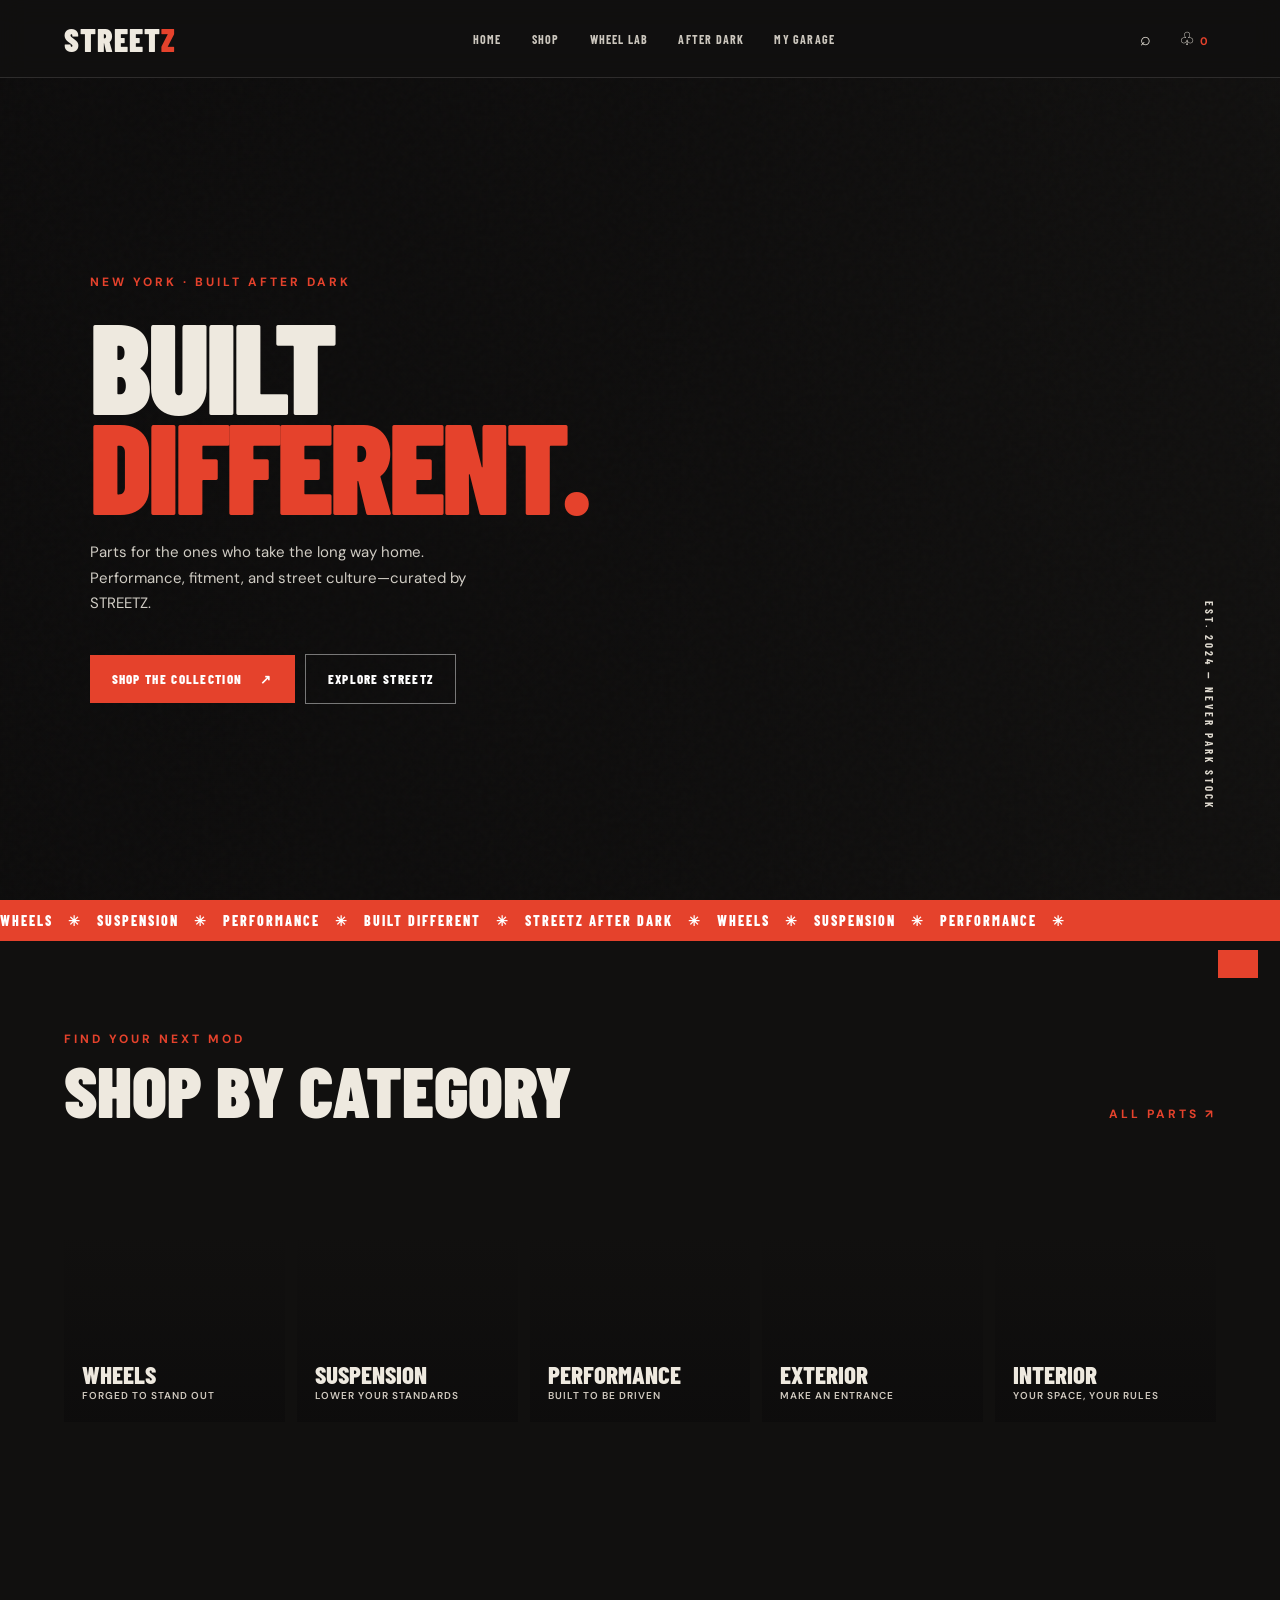
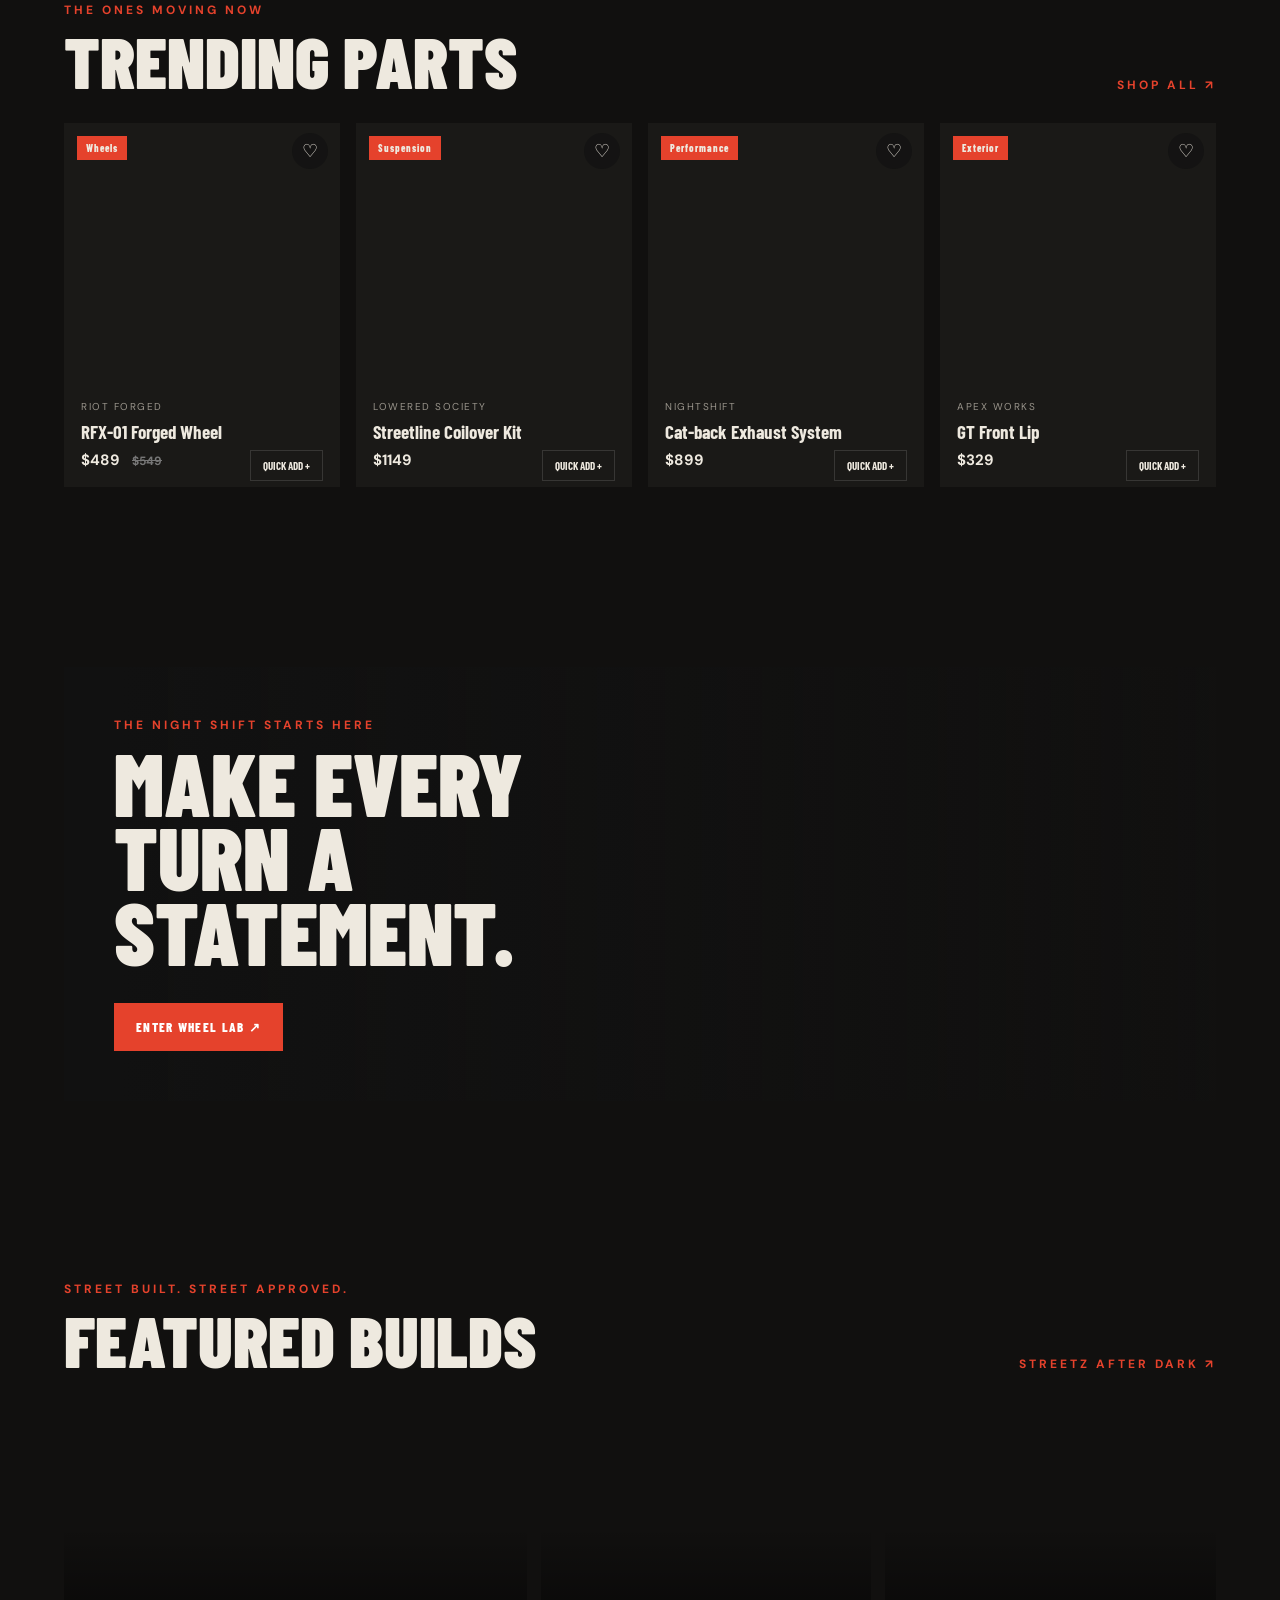
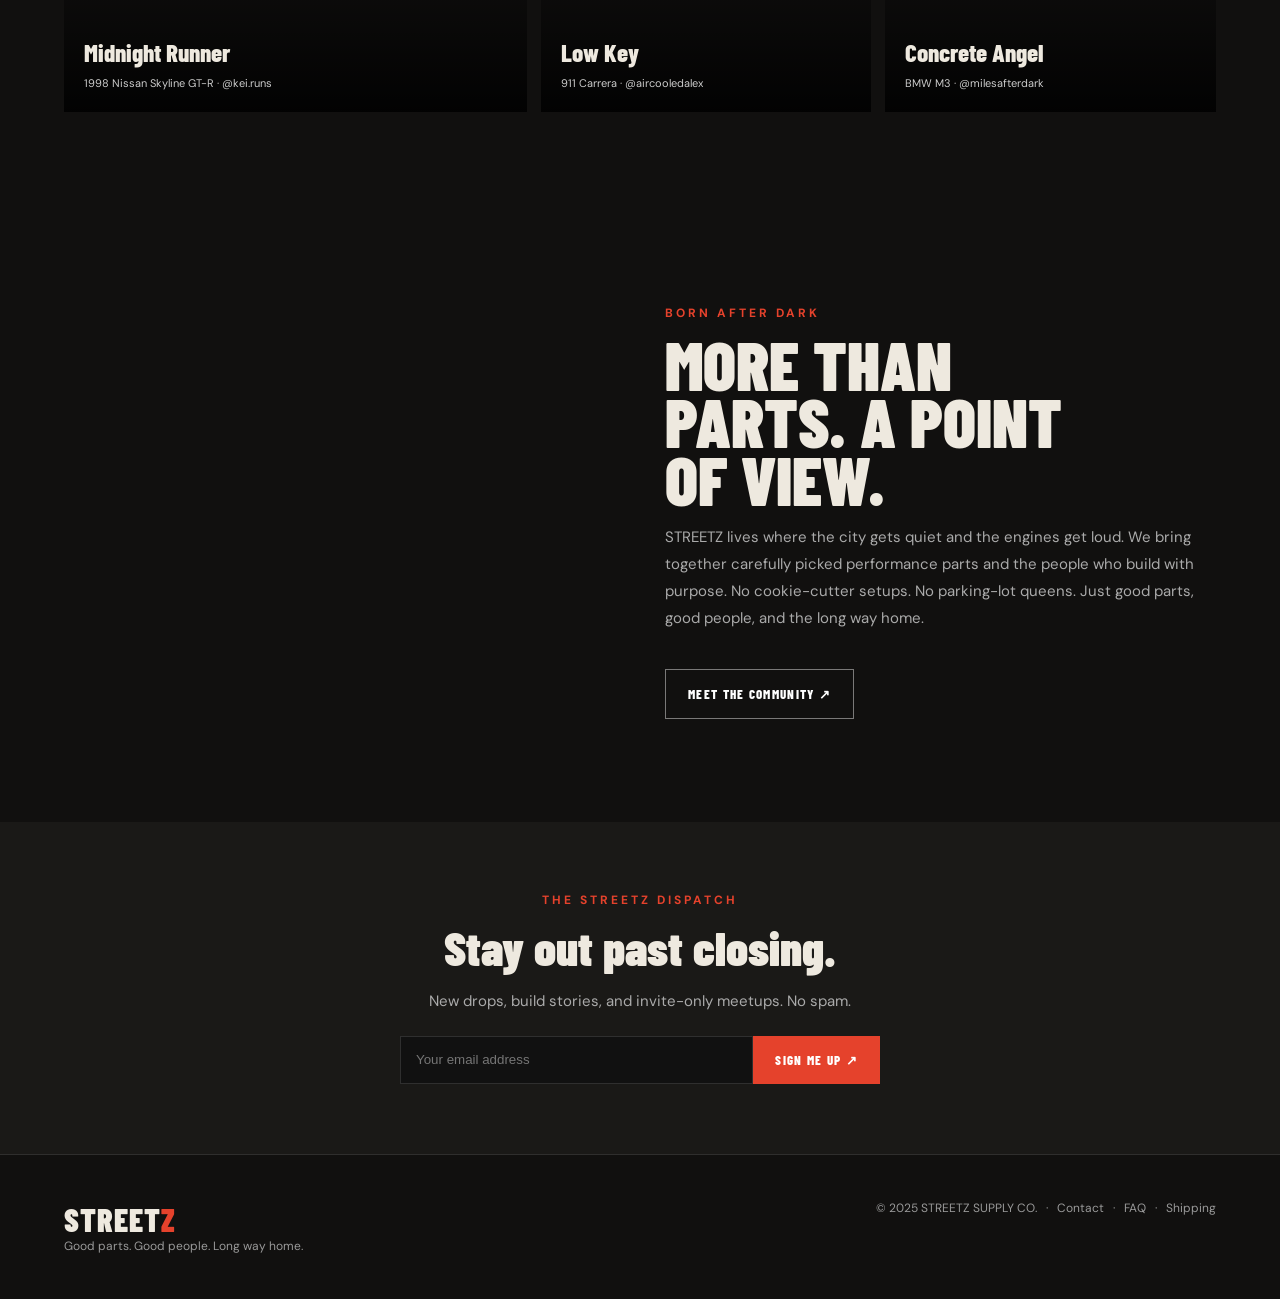
==== streetz.html @ e7f9993e "Add STREETZ storefront prototype" ====
<!doctype html>
<html lang="en">
<head>
<meta charset="utf-8"><meta name="viewport" content="width=device-width,initial-scale=1"><meta name="theme-color" content="#11100f">
<title>STREETZ — Built different.</title>
<link rel="preconnect" href="https://fonts.googleapis.com"><link rel="preconnect" href="https://fonts.gstatic.com" crossorigin><link href="https://fonts.googleapis.com/css2?family=Barlow+Condensed:wght@500;600;700;800;900&family=DM+Sans:wght@400;500;600;700&display=swap" rel="stylesheet">
<style>
:root{--bg:#11100f;--panel:#1a1917;--cream:#eee9df;--muted:#99948b;--red:#e5422c;--line:#ffffff20;--max:1380px}*{box-sizing:border-box}html{scroll-behavior:smooth}body{margin:0;background:var(--bg);color:var(--cream);font:15px 'DM Sans',sans-serif}button,a{font:inherit;color:inherit}a{text-decoration:none}button{cursor:pointer}header{height:78px;display:flex;align-items:center;justify-content:space-between;padding:0 max(5vw,24px);border-bottom:1px solid var(--line);position:sticky;top:0;background:#11100fee;backdrop-filter:blur(14px);z-index:5}.logo{font:900 32px 'Barlow Condensed';letter-spacing:1px}.logo span{color:var(--red)}nav{display:flex;gap:30px;align-items:center;text-transform:uppercase;font:700 12px 'Barlow Condensed';letter-spacing:1.2px;color:#cbc6bd}nav a:hover,.active{color:var(--red)}.actions{display:flex;gap:12px}.iconbtn{background:none;border:0;color:var(--cream);font-size:18px;padding:8px}.cartcount{color:var(--red);font:700 11px 'DM Sans'}.wrap{max-width:var(--max);margin:auto;padding:0 5vw}.hero{min-height:690px;height:calc(100vh - 78px);max-height:900px;position:relative;display:flex;align-items:center;overflow:hidden;background:linear-gradient(90deg,#0c0b0bf0 0%,#0c0b0bb0 48%,#0c0b0b25 100%),linear-gradient(0deg,#11100f 0%,transparent 35%),url('https://images.unsplash.com/photo-1519608487953-e999c86e7455?auto=format&fit=crop&w=2200&q=85') center 58%/cover}.hero:after{content:"";position:absolute;inset:0;background-image:url("data:image/svg+xml,%3Csvg viewBox='0 0 180 180' xmlns='http://www.w3.org/2000/svg'%3E%3Cfilter id='n'%3E%3CfeTurbulence type='fractalNoise' baseFrequency='.8' numOctaves='3' stitchTiles='stitch'/%3E%3C/filter%3E%3Crect width='100%25' height='100%25' filter='url(%23n)' opacity='.13'/%3E%3C/svg%3E");opacity:.16;pointer-events:none}.hero-copy{position:relative;z-index:1;max-width:680px;margin-left:max(7vw,32px)}.eyebrow{font:700 12px 'DM Sans';letter-spacing:3px;color:var(--red);text-transform:uppercase}.hero h1{font:900 clamp(68px,10vw,150px)/.78 'Barlow Condensed';letter-spacing:-4px;text-transform:uppercase;margin:25px 0}.hero h1 em{font-style:normal;color:var(--red);display:block}.hero p{max-width:410px;color:#d0ccc4;line-height:1.7}.btn{display:inline-flex;align-items:center;gap:18px;background:var(--red);color:white;padding:16px 22px;text-transform:uppercase;font:800 13px 'Barlow Condensed';letter-spacing:1.3px;border:0;margin:22px 10px 0 0;transition:.2s}.btn:hover{background:#ff563d;transform:translateY(-2px)}.btn.ghost{background:transparent;border:1px solid #ffffff70}.side-stamp{position:absolute;right:5vw;bottom:90px;z-index:1;writing-mode:vertical-rl;font:700 11px 'Barlow Condensed';letter-spacing:3px;color:#ddd8ce}.ticker{background:var(--red);color:white;overflow:hidden;white-space:nowrap;padding:12px 0;font:800 14px 'Barlow Condensed';letter-spacing:2px}.ticker div{animation:move 30s linear infinite}@keyframes move{to{transform:translateX(-45%)}}section{padding:90px 0}.section-head{display:flex;justify-content:space-between;align-items:end;margin-bottom:30px}.section-head h2{font:900 clamp(42px,6vw,72px)/.9 'Barlow Condensed';text-transform:uppercase;margin:10px 0 0}.section-head p{color:var(--muted);max-width:400px;line-height:1.6}.cats{display:grid;grid-template-columns:repeat(5,1fr);gap:12px}.cat{height:270px;position:relative;overflow:hidden;background-size:cover;background-position:center;cursor:pointer}.cat:after{content:"";position:absolute;inset:0;background:linear-gradient(0deg,#0d0c0cef,transparent 70%)}.cat:hover{outline:2px solid var(--red)}.cat b{position:absolute;z-index:1;bottom:20px;left:18px;font:800 25px 'Barlow Condensed';text-transform:uppercase}.cat small{display:block;color:#d0c9bf;font:600 10px 'DM Sans';letter-spacing:1px}.products{display:grid;grid-template-columns:repeat(4,1fr);gap:16px}.product{background:var(--panel);position:relative}.prodimg{height:260px;background-size:cover;background-position:center;position:relative}.tag{position:absolute;top:13px;left:13px;background:var(--red);padding:6px 9px;font:800 10px 'Barlow Condensed';letter-spacing:1px}.wish{position:absolute;right:12px;top:10px;background:#111a;border:0;border-radius:50%;width:36px;height:36px;font-size:18px}.pinfo{padding:17px}.brand{color:var(--muted);font-size:10px;text-transform:uppercase;letter-spacing:1.5px}.pinfo h3{font:700 19px 'Barlow Condensed';margin:7px 0}.price{font-weight:700}.price del{color:#777;margin-left:8px;font-size:12px}.add{float:right;border:1px solid var(--line);background:none;color:var(--cream);padding:8px 12px;font:700 11px 'Barlow Condensed';text-transform:uppercase}.add:hover{border-color:var(--red)}.banner{background:linear-gradient(90deg,#111 5%,#1119 60%,#1113),url('https://images.unsplash.com/photo-1503376780353-7e6692767b70?auto=format&fit=crop&w=1800&q=85') center/cover;min-height:380px;display:flex;align-items:center;padding:50px}.banner h2{font:900 clamp(45px,7vw,88px)/.85 'Barlow Condensed';max-width:540px;text-transform:uppercase;margin:12px 0}.build-grid{display:grid;grid-template-columns:1.4fr 1fr 1fr;gap:14px}.build{min-height:310px;position:relative;background-size:cover;background-position:center}.build:after{content:"";position:absolute;inset:40% 0 0;background:linear-gradient(transparent,#000d)}.build div{position:absolute;z-index:1;bottom:20px;left:20px}.build h3{font:800 25px 'Barlow Condensed';margin:0 0 5px}.build span{font-size:11px;color:#ccc}.story{display:grid;grid-template-columns:1fr 1fr;gap:50px;align-items:center}.storyimg{height:440px;background:url('https://images.unsplash.com/photo-1492144534655-ae79c964c9d7?auto=format&fit=crop&w=1200&q=85') center/cover}.story h2{font:900 68px/.85 'Barlow Condensed';margin:15px 0;text-transform:uppercase}.story p{line-height:1.8;color:#aaa}.newsletter{background:#1a1917;text-align:center;padding:70px 20px}.newsletter h2{font:900 48px 'Barlow Condensed';margin:10px}.newsletter form{display:flex;max-width:480px;margin:25px auto 0}.newsletter input{flex:1;background:#111;border:1px solid var(--line);padding:15px;color:white}.newsletter .btn{margin:0}footer{padding:45px 5vw;display:flex;justify-content:space-between;border-top:1px solid var(--line);color:#999;font-size:12px}footer strong{color:var(--cream)}.page{display:none;min-height:70vh}.page.show{display:block}.shopbar{display:flex;gap:12px;margin:24px 0}.shopbar input,.shopbar select{background:var(--panel);border:1px solid var(--line);color:white;padding:12px}.shopbar input{flex:1}.garage-card,.config{background:var(--panel);padding:32px;margin:26px 0}.configgrid{display:grid;grid-template-columns:1.3fr 1fr;gap:30px}.wheel{height:430px;background:radial-gradient(circle,#444 0,#222 28%,#111 29%,#282725 30%,#111 39%,transparent 40%),radial-gradient(circle,#333,#111 55%);border-radius:50%;max-width:430px;margin:auto;display:grid;place-items:center;font-size:120px;transition:.4s}.wheel.gold{filter:sepia(.8)}.wheel.bronze{filter:sepia(.45)}.wheel.silver{filter:grayscale(1) brightness(1.4)}.control{margin:20px 0}.control label{display:block;color:var(--muted);font-size:11px;text-transform:uppercase;letter-spacing:1px;margin-bottom:9px}.control select,.control input{width:100%;padding:13px;background:#111;border:1px solid var(--line);color:white}.cartrow{display:grid;grid-template-columns:70px 1fr auto;gap:16px;padding:18px 0;border-bottom:1px solid var(--line);align-items:center}.cartthumb{height:65px;background-size:cover;background-position:center}.toast{position:fixed;bottom:22px;right:22px;background:var(--red);padding:14px 20px;z-index:9;transform:translateY(100px);transition:.3s}.toast.on{transform:none}.empty{color:var(--muted);padding:40px 0}@media(max-width:850px){nav{gap:12px}.products{grid-template-columns:repeat(2,1fr)}.cats{grid-template-columns:repeat(2,1fr)}.cat:last-child{display:none}.build-grid{grid-template-columns:1fr 1fr}.story,.configgrid{grid-template-columns:1fr}.hero{min-height:650px}.side-stamp{display:none}}@media(max-width:560px){header{height:65px}.logo{font-size:27px}nav{display:none}.hero h1{letter-spacing:-2px}.hero-copy{margin:0 24px}.hero{height:75vh;min-height:580px}.section-head{display:block}.section-head p{margin-top:16px}.products{gap:9px}.prodimg{height:180px}.pinfo{padding:12px}.build-grid{grid-template-columns:1fr}.build{min-height:280px}section{padding:60px 0}.banner{padding:28px;min-height:330px}.storyimg{height:280px}footer{display:block;line-height:2}}
</style></head><body>
<header><a class="logo" href="#home" onclick="showPage('home')">STREET<span>Z</span></a><nav><a href="#home" onclick="showPage('home')">Home</a><a href="#shop" onclick="showPage('shop')">Shop</a><a href="#wheel-lab" onclick="showPage('wheel-lab')">Wheel Lab</a><a href="#community" onclick="showPage('community')">After Dark</a><a href="#garage" onclick="showPage('garage')">My Garage</a></nav><div class="actions"><button class="iconbtn" aria-label="Search" onclick="showPage('shop');document.querySelector('#search').focus()">⌕</button><button class="iconbtn" aria-label="Cart" onclick="showPage('cart')">♧ <span class="cartcount" id="count">0</span></button></div></header>
<main id="home" class="page show"><div class="hero"><div class="hero-copy"><div class="eyebrow">New York · Built after dark</div><h1>Built <em>different.</em></h1><p>Parts for the ones who take the long way home. Performance, fitment, and street culture—curated by STREETZ.</p><a class="btn" href="#shop" onclick="showPage('shop')">Shop the collection <span>↗</span></a><a class="btn ghost" href="#community" onclick="showPage('community')">Explore STREETZ</a></div><div class="side-stamp">EST. 2024 — NEVER PARK STOCK</div></div><div class="ticker"><div>WHEELS &nbsp; ✳ &nbsp; SUSPENSION &nbsp; ✳ &nbsp; PERFORMANCE &nbsp; ✳ &nbsp; BUILT DIFFERENT &nbsp; ✳ &nbsp; STREETZ AFTER DARK &nbsp; ✳ &nbsp; WHEELS &nbsp; ✳ &nbsp; SUSPENSION &nbsp; ✳ &nbsp; PERFORMANCE &nbsp; ✳ &nbsp;</div></div><div class="wrap"><section><div class="section-head"><div><div class="eyebrow">Find your next mod</div><h2>Shop by category</h2></div><a href="#shop" onclick="showPage('shop')" class="eyebrow">All parts ↗</a></div><div class="cats"><div class="cat" onclick="openCategory('Wheels')" style="background-image:url('https://images.unsplash.com/photo-1511919884226-fd3cad34687c?auto=format&fit=crop&w=700&q=80')"><b>Wheels<small>FORGED TO STAND OUT</small></b></div><div class="cat" onclick="openCategory('Suspension')" style="background-image:url('https://images.unsplash.com/photo-1504215680853-026ed2a45def?auto=format&fit=crop&w=700&q=80')"><b>Suspension<small>LOWER YOUR STANDARDS</small></b></div><div class="cat" onclick="openCategory('Performance')" style="background-image:url('https://images.unsplash.com/photo-1485291571150-772bcfc10da5?auto=format&fit=crop&w=700&q=80')"><b>Performance<small>BUILT TO BE DRIVEN</small></b></div><div class="cat" onclick="openCategory('Exterior')" style="background-image:url('https://images.unsplash.com/photo-1492144534655-ae79c964c9d7?auto=format&fit=crop&w=700&q=80')"><b>Exterior<small>MAKE AN ENTRANCE</small></b></div><div class="cat" onclick="openCategory('Interior')" style="background-image:url('https://images.unsplash.com/photo-1503738104958-7a4db7d1d2e8?auto=format&fit=crop&w=700&q=80')"><b>Interior<small>YOUR SPACE, YOUR RULES</small></b></div></div></section><section><div class="section-head"><div><div class="eyebrow">The ones moving now</div><h2>Trending parts</h2></div><a class="eyebrow" href="#shop" onclick="showPage('shop')">Shop all ↗</a></div><div class="products" id="featured"></div></section><section><div class="banner"><div><div class="eyebrow">The night shift starts here</div><h2>Make every turn a statement.</h2><a class="btn" href="#wheel-lab" onclick="showPage('wheel-lab')">Enter wheel lab ↗</a></div></div></section><section><div class="section-head"><div><div class="eyebrow">Street built. Street approved.</div><h2>Featured builds</h2></div><a class="eyebrow" href="#community" onclick="showPage('community')">Streetz after dark ↗</a></div><div class="build-grid"><div class="build" style="background-image:url('https://images.unsplash.com/photo-1552519507-da3b142c6e3d?auto=format&fit=crop&w=1000&q=85')"><div><h3>Midnight Runner</h3><span>1998 Nissan Skyline GT-R · @kei.runs</span></div></div><div class="build" style="background-image:url('https://images.unsplash.com/photo-1503376780353-7e6692767b70?auto=format&fit=crop&w=800&q=80')"><div><h3>Low Key</h3><span>911 Carrera · @aircooledalex</span></div></div><div class="build" style="background-image:url('https://images.unsplash.com/photo-1492144534655-ae79c964c9d7?auto=format&fit=crop&w=800&q=80')"><div><h3>Concrete Angel</h3><span>BMW M3 · @milesafterdark</span></div></div></div></section><section class="story"><div class="storyimg"></div><div><div class="eyebrow">Born after dark</div><h2>More than<br>parts. A point<br>of view.</h2><p>STREETZ lives where the city gets quiet and the engines get loud. We bring together carefully picked performance parts and the people who build with purpose. No cookie-cutter setups. No parking-lot queens. Just good parts, good people, and the long way home.</p><a class="btn ghost" href="#community" onclick="showPage('community')">Meet the community ↗</a></div></section></div><div class="newsletter"><div class="eyebrow">The STREETZ dispatch</div><h2>Stay out past closing.</h2><p style="color:#aaa">New drops, build stories, and invite-only meetups. No spam.</p><form onsubmit="event.preventDefault();toast('You’re on the list. See you after dark.');this.reset()"><input type="email" placeholder="Your email address" required><button class="btn">Sign me up ↗</button></form></div></main>
<main id="shop" class="page"><div class="wrap"><section><div class="eyebrow">Parts with purpose</div><h1 class="section-head" style="font:900 72px 'Barlow Condensed';margin:12px 0">The shop</h1><div class="shopbar"><input id="search" placeholder="Search parts, brands, builds…" oninput="renderProducts()"><select id="category" onchange="renderProducts()"><option value="">All categories</option><option>Wheels</option><option>Suspension</option><option>Performance</option><option>Exterior</option><option>Interior</option></select><select id="sort" onchange="renderProducts()"><option value="featured">Featured</option><option value="low">Price: low to high</option><option value="high">Price: high to low</option></select></div><div id="shopproducts" class="products"></div></section></div></main>
<main id="wheel-lab" class="page"><div class="wrap"><section><div class="eyebrow">Make it yours</div><h1 class="section-head" style="font:900 72px 'Barlow Condensed';margin:12px 0">Wheel lab</h1><div class="config"><div class="configgrid"><div id="wheel" class="wheel">◉</div><div><div class="eyebrow">Your setup. Your rules.</div><h2 style="font:800 40px 'Barlow Condensed'">FORGED STREET SERIES</h2><p style="color:#aaa">A lightweight, deep-concave forged wheel with a split five-spoke profile. Rotate your view and dial in your finish.</p><div class="control"><label>Wheel design</label><select id="design" onchange="updateConfig()"><option>Street Series</option><option>Split 5 Forged</option><option>Mesh Classic</option></select></div><div class="control"><label>Finish</label><select id="finish" onchange="updateConfig()"><option value="black">Satin black</option><option value="silver">Brushed silver</option><option value="bronze">Burnt bronze</option><option value="gold">Street gold</option></select></div><div class="control"><label>Diameter</label><select id="size" onchange="updateConfig()"><option value="18">18 inch</option><option value="19">19 inch</option><option value="20">20 inch</option></select></div><h2 id="wheelprice">$489 <small style="color:#999;font-size:13px">/ wheel</small></h2><button class="btn" onclick="addConfigured()">Add set to cart ↗</button><button class="btn ghost" onclick="saveConfig()">♡ Save setup</button><p style="font-size:11px;color:#888">Visual preview only. Verify fitment with your installer before ordering.</p></div></div></div></section></div></main>
<main id="community" class="page"><div class="wrap"><section><div class="eyebrow">Streetz after dark</div><h1 class="section-head" style="font:900 72px 'Barlow Condensed';margin:12px 0">Built by the scene.</h1><p style="color:#aaa;max-width:550px">An open garage for the builds, makers, and midnight miles that make this culture ours.</p><div class="build-grid" style="margin-top:35px"><div class="build" style="background-image:url('https://images.unsplash.com/photo-1552519507-da3b142c6e3d?auto=format&fit=crop&w=1000&q=85')"><div><h3>Midnight Runner</h3><span>1998 Nissan Skyline GT-R · @kei.runs</span><br><button class="add" onclick="like(this)">♡ <span>128</span></button><button class="add" onclick="toast('Build saved to your list')">Save build</button></div></div><div class="build" style="background-image:url('https://images.unsplash.com/photo-1503376780353-7e6692767b70?auto=format&fit=crop&w=800&q=80')"><div><h3>Low Key</h3><span>2021 Porsche 911 · @aircooledalex</span><br><button class="add" onclick="like(this)">♡ <span>86</span></button></div></div><div class="build" style="background-image:url('https://images.unsplash.com/photo-1492144534655-ae79c964c9d7?auto=format&fit=crop&w=800&q=80')"><div><h3>Concrete Angel</h3><span>2018 BMW M3 · @milesafterdark</span><br><button class="add" onclick="like(this)">♡ <span>64</span></button></div></div></div><div class="garage-card"><div class="eyebrow">Monthly spotlight</div><h2 style="font:800 38px 'Barlow Condensed'">EVERY BUILD HAS A STORY.</h2><p style="color:#aaa">Show us what you’re working on. Tag <strong>@streetzafterdark</strong> to get featured in the next dispatch.</p></div></section></div></main>
<main id="garage" class="page"><div class="wrap"><section><div class="eyebrow">Your build starts here</div><h1 class="section-head" style="font:900 72px 'Barlow Condensed';margin:12px 0">My garage</h1><p style="color:#aaa">Save your ride and keep your next upgrades in one place.</p><div class="garage-card"><h2 style="font:800 32px 'Barlow Condensed'">ADD YOUR RIDE</h2><div class="shopbar"><select id="make"><option>Choose make</option><option>Nissan</option><option>BMW</option><option>Honda</option><option>Toyota</option><option>Volkswagen</option></select><input id="model" placeholder="Model"><select id="year"><option>Year</option><option>2025</option><option>2024</option><option>2023</option><option>2020</option><option>2018</option><option>1998</option></select><button class="btn" style="margin:0" onclick="saveCar()">Save vehicle ↗</button></div><div id="savedcar" style="color:#aaa"></div></div><p class="eyebrow">Wheel Lab presets and saved parts work locally in this browser.</p></section></div></main>
<main id="cart" class="page"><div class="wrap"><section><div class="eyebrow">Your next mod</div><h1 class="section-head" style="font:900 72px 'Barlow Condensed';margin:12px 0">Your cart</h1><div id="cartitems"></div><div id="carttotal" style="text-align:right"></div></section></div></main>
<footer><div><strong class="logo">STREET<span style="color:var(--red)">Z</span></strong><div>Good parts. Good people. Long way home.</div></div><div>© 2025 STREETZ SUPPLY CO. &nbsp; · &nbsp; <a href="#home" onclick="showPage('home')">Contact</a> &nbsp; · &nbsp; FAQ &nbsp; · &nbsp; Shipping</div></footer><div class="toast" id="toast"></div>
<script>
const products=[{name:'RFX-01 Forged Wheel',brand:'Riot Forged',category:'Wheels',price:489,old:549,img:'photo-1511919884226-fd3cad34687c'},{name:'Streetline Coilover Kit',brand:'Lowered Society',category:'Suspension',price:1149,img:'photo-1504215680853-026ed2a45def'},{name:'Cat-back Exhaust System',brand:'Nightshift',category:'Performance',price:899,img:'photo-1485291571150-772bcfc10da5'},{name:'GT Front Lip',brand:'Apex Works',category:'Exterior',price:329,img:'photo-1492144534655-ae79c964c9d7'},{name:'Mesh Classic 19”',brand:'Riot Forged',category:'Wheels',price:525,img:'photo-1503376780353-7e6692767b70'},{name:'Short-throw Shifter',brand:'Shift Dept.',category:'Interior',price:189,img:'photo-1503738104958-7a4db7d1d2e8'},{name:'Cold Air Intake',brand:'Nightshift',category:'Performance',price:279,img:'photo-1552519507-da3b142c6e3d'},{name:'StreetSpec Spring Set',brand:'Lowered Society',category:'Suspension',price:399,img:'photo-1492144534655-ae79c964c9d7'}];let cart=JSON.parse(localStorage.getItem('streetzCart')||'[]');let rotation=0;
function image(id,w=700){return `https://images.unsplash.com/${id}?auto=format&fit=crop&w=${w}&q=80`}function card(p){return `<article class="product"><div class="prodimg" style="background-image:url('${image(p.img)}')"><span class="tag">${p.category}</span><button class="wish" onclick="this.textContent=this.textContent==='♡'?'♥':'♡'">♡</button></div><div class="pinfo"><div class="brand">${p.brand}</div><h3>${p.name}</h3><span class="price">$${p.price}${p.old?` <del>$${p.old}</del>`:''}</span><button class="add" onclick="addToCart('${p.name}')">Quick add +</button></div></article>`}function renderProducts(){let q=(document.querySelector('#search')?.value||'').toLowerCase(),c=document.querySelector('#category')?.value||'',sort=document.querySelector('#sort')?.value||'featured';let list=products.filter(p=>(!q||`${p.name} ${p.brand} ${p.category}`.toLowerCase().includes(q))&&(!c||p.category===c));if(sort==='low')list.sort((a,b)=>a.price-b.price);if(sort==='high')list.sort((a,b)=>b.price-a.price);document.querySelector('#shopproducts').innerHTML=list.length?list.map(card).join(''):'<div class="empty">No parts found. Try another search.</div>'}function showPage(id){document.querySelectorAll('.page').forEach(p=>p.classList.remove('show'));document.getElementById(id)?.classList.add('show');if(id==='shop')renderProducts();if(id==='cart')renderCart();window.scrollTo(0,0)}function openCategory(c){showPage('shop');document.querySelector('#category').value=c;renderProducts()}function save(){localStorage.setItem('streetzCart',JSON.stringify(cart));document.querySelector('#count').textContent=cart.reduce((n,p)=>n+p.qty,0)}function addToCart(name,price){let p=products.find(x=>x.name===name)||{name,price:price||489,img:'photo-1511919884226-fd3cad34687c'};let item=cart.find(x=>x.name===name);item?item.qty++:cart.push({...p,qty:1});save();toast(`${name} added to your cart`)}function renderCart(){let el=document.querySelector('#cartitems');el.innerHTML=cart.length?cart.map((p,i)=>`<div class="cartrow"><div class="cartthumb" style="background-image:url('${image(p.img||products[0].img,180)}')"></div><div><strong>${p.name}</strong><div style="color:#999;font-size:12px">$${p.price} each · <button class="iconbtn" onclick="changeQty(${i},-1)">−</button> ${p.qty} <button class="iconbtn" onclick="changeQty(${i},1)">+</button></div></div><strong>$${p.price*p.qty}</strong></div>`).join(''):'<div class="empty">Your cart is taking a night off. <a href="#shop" onclick="showPage(\'shop\')" style="color:var(--red)">Find your next mod ↗</a></div>';let total=cart.reduce((n,p)=>n+p.price*p.qty,0);document.querySelector('#carttotal').innerHTML=cart.length?`<p>Subtotal <strong>$${total.toLocaleString()}</strong></p><p style="color:#999;font-size:12px">Shipping and taxes calculated at checkout.</p><button class="btn" onclick="toast('Checkout demo — no payment is processed')">Continue to checkout ↗</button>`:''}function changeQty(i,n){cart[i].qty+=n;if(cart[i].qty<1)cart.splice(i,1);save();renderCart()}function toast(m){let el=document.querySelector('#toast');el.textContent=m;el.classList.add('on');setTimeout(()=>el.classList.remove('on'),2300)}function updateConfig(){let f=document.querySelector('#finish').value;document.querySelector('#wheel').className='wheel '+f;let s=+document.querySelector('#size').value;document.querySelector('#wheelprice').innerHTML=`$${489+(s-18)*35} <small style="color:#999;font-size:13px">/ wheel · set of 4 $${(489+(s-18)*35)*4}</small>`}function addConfigured(){let price=+(document.querySelector('#wheelprice').textContent.match(/\d+/)||[489])[0]*4;addToCart(`${document.querySelector('#design').value} — ${document.querySelector('#finish').selectedOptions[0].text}, ${document.querySelector('#size').value}″ set`,price)}function saveConfig(){let arr=JSON.parse(localStorage.getItem('streetzSaved')||'[]');arr.push({design:document.querySelector('#design').value,finish:document.querySelector('#finish').value,size:document.querySelector('#size').value});localStorage.setItem('streetzSaved',JSON.stringify(arr));toast('Setup saved in this browser')}function saveCar(){let c={make:document.querySelector('#make').value,model:document.querySelector('#model').value,year:document.querySelector('#year').value};if(c.make==='Choose make'||!c.model){toast('Choose a make and add your model');return}localStorage.setItem('streetzCar',JSON.stringify(c));document.querySelector('#savedcar').innerHTML=`Saved ride: <strong style="color:white">${c.year} ${c.make} ${c.model}</strong> <button class="add" onclick="localStorage.removeItem('streetzCar');document.querySelector('#savedcar').textContent='Vehicle removed.'">Remove</button>`;toast('Ride saved to your garage')}function like(b){let s=b.querySelector('span');b.firstChild.textContent='♥ ';s.textContent=+s.textContent+1}function spin(e){rotation+=e.deltaY>0?12:-12;document.querySelector('#wheel').style.transform=`rotate(${rotation}deg)`}document.querySelector('#wheel').addEventListener('wheel',spin,{passive:true});document.querySelector('#featured').innerHTML=products.slice(0,4).map(card).join('');save();let car=JSON.parse(localStorage.getItem('streetzCar')||'null');if(car)document.querySelector('#savedcar').innerHTML=`Saved ride: <strong style="color:white">${car.year} ${car.make} ${car.model}</strong>`;
</script></body></html>
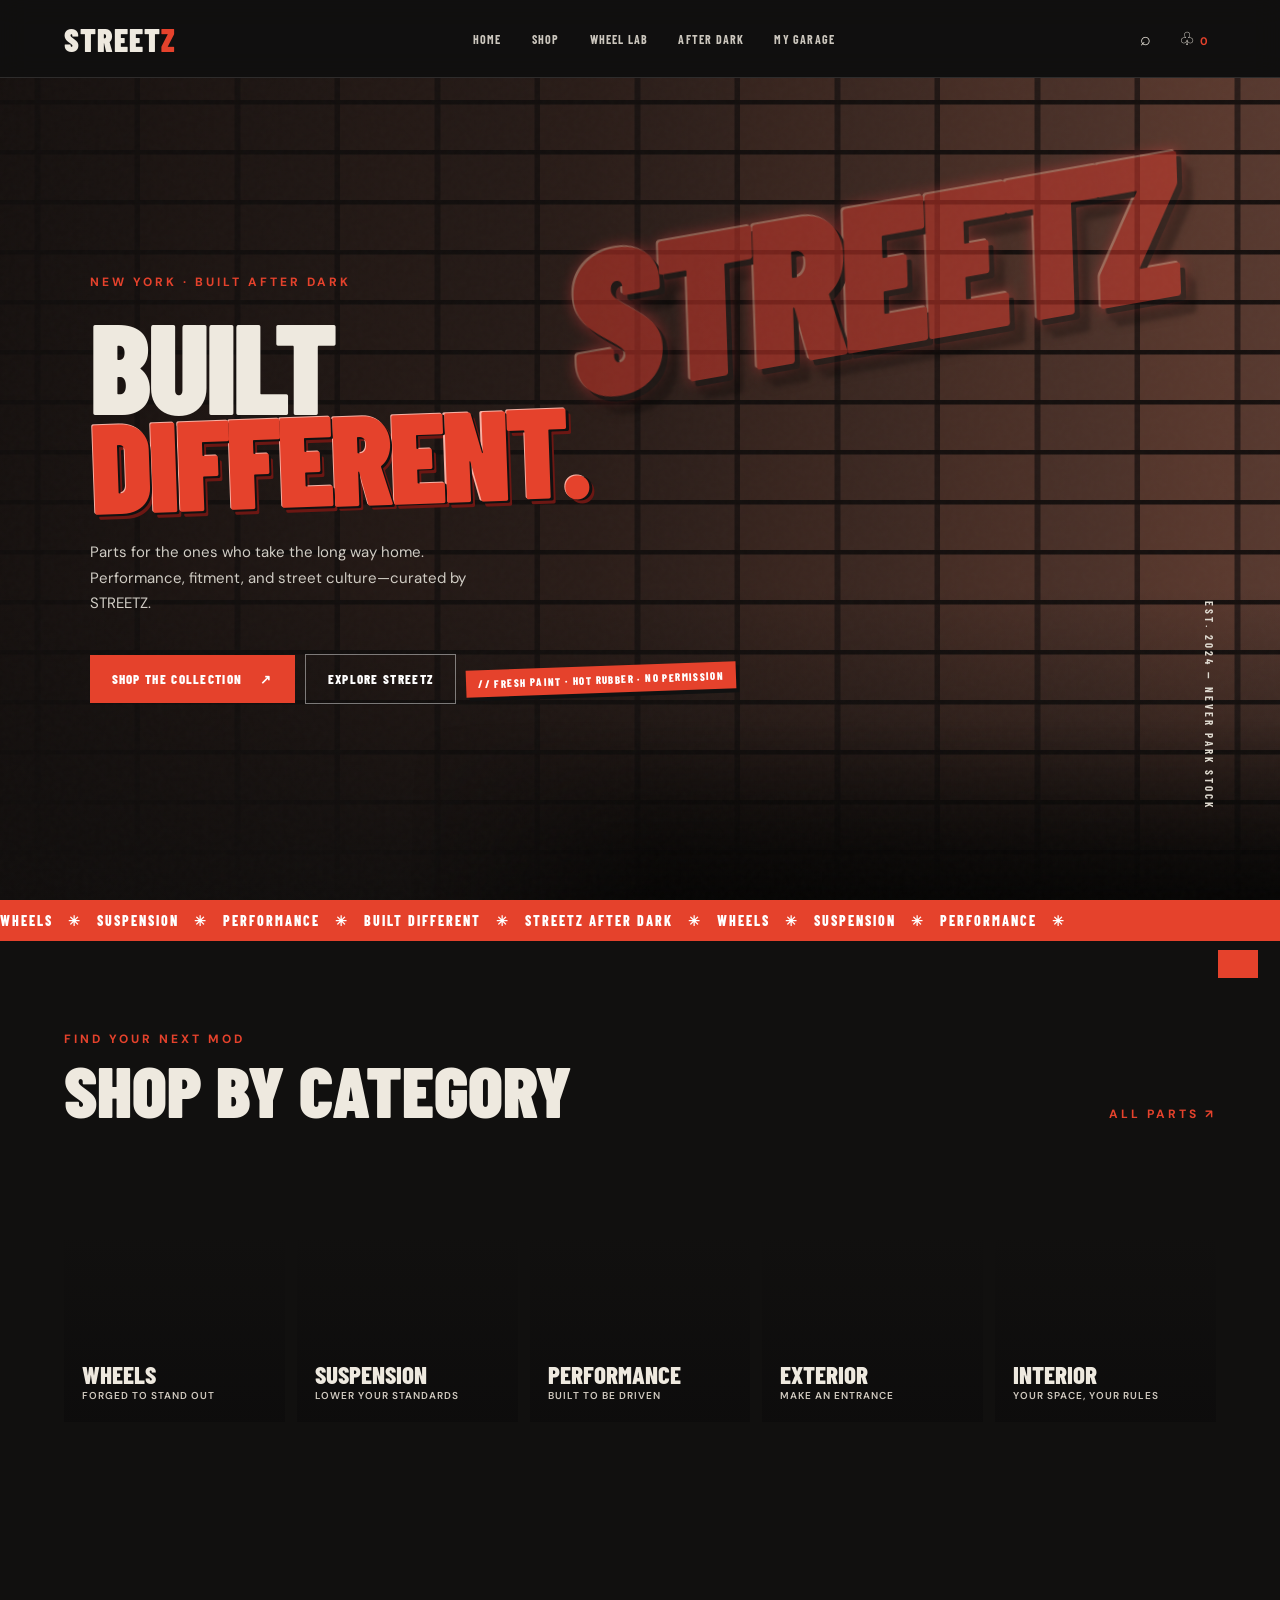
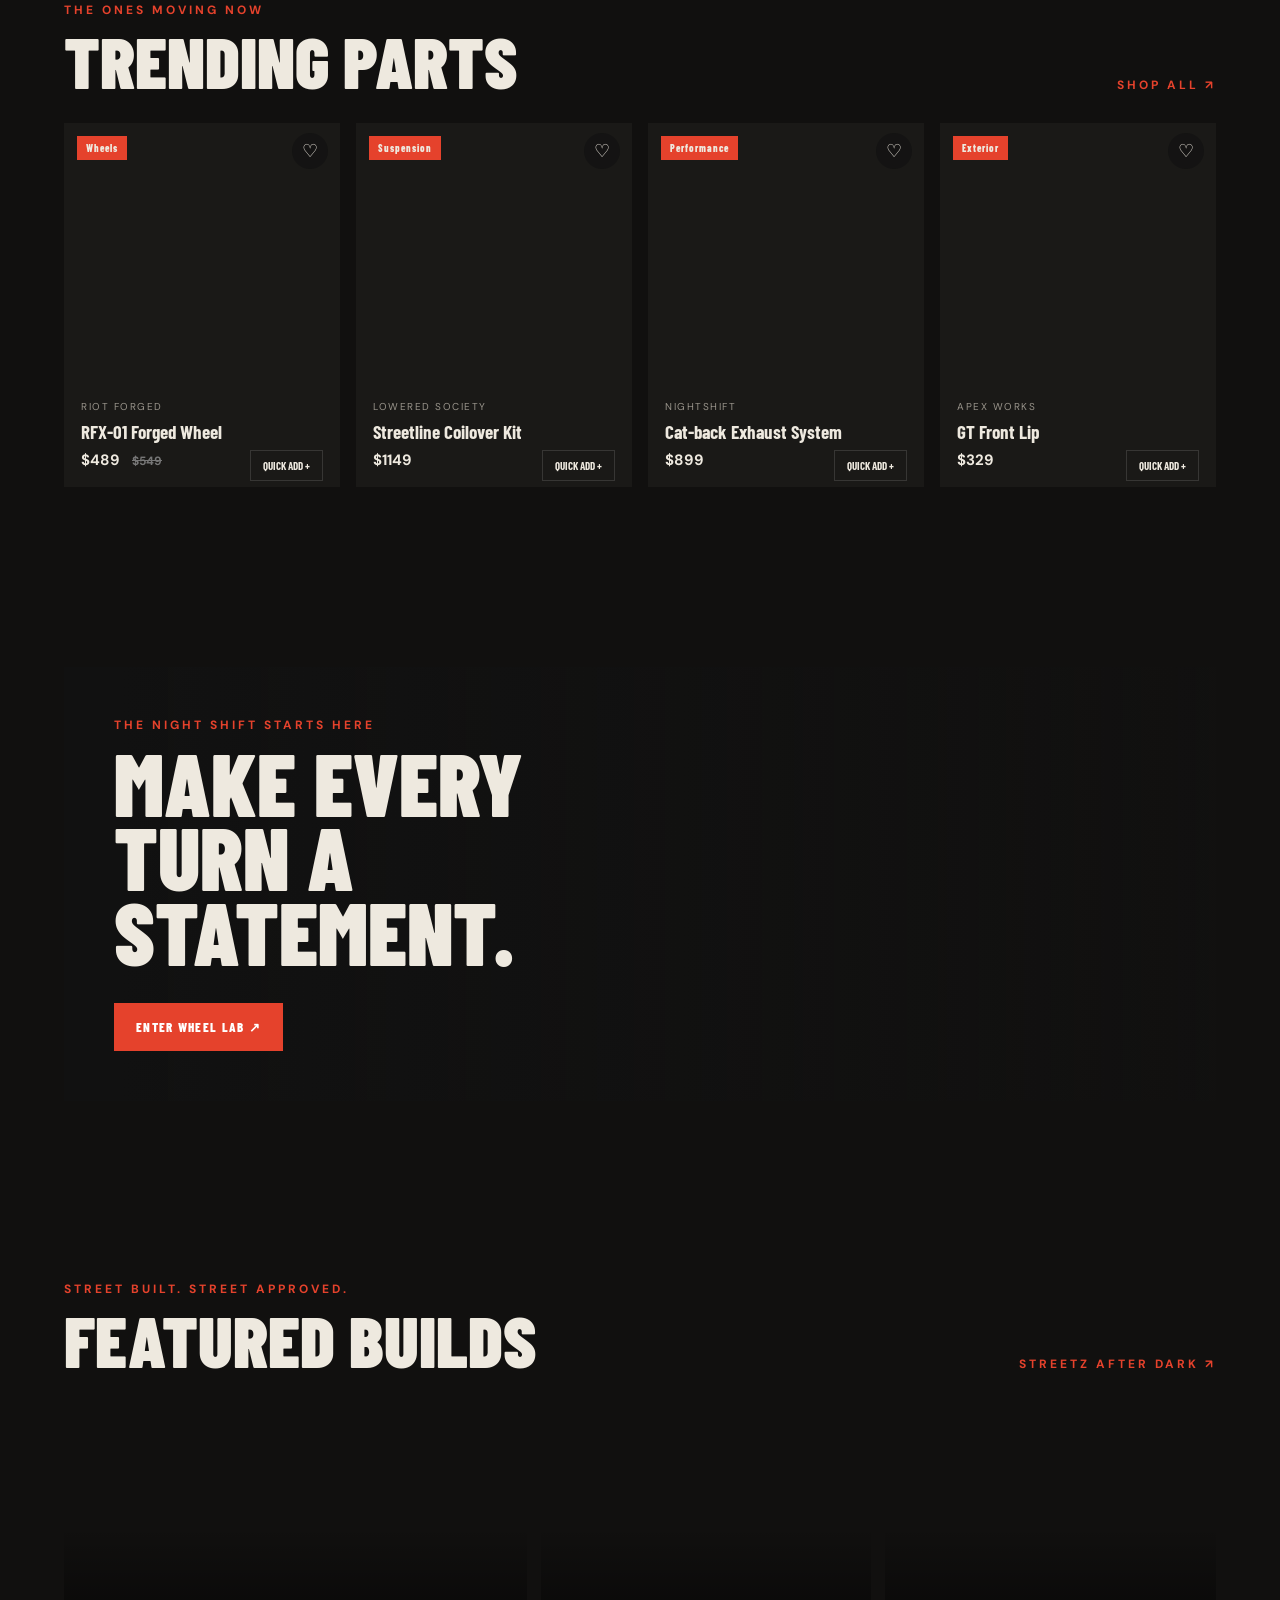
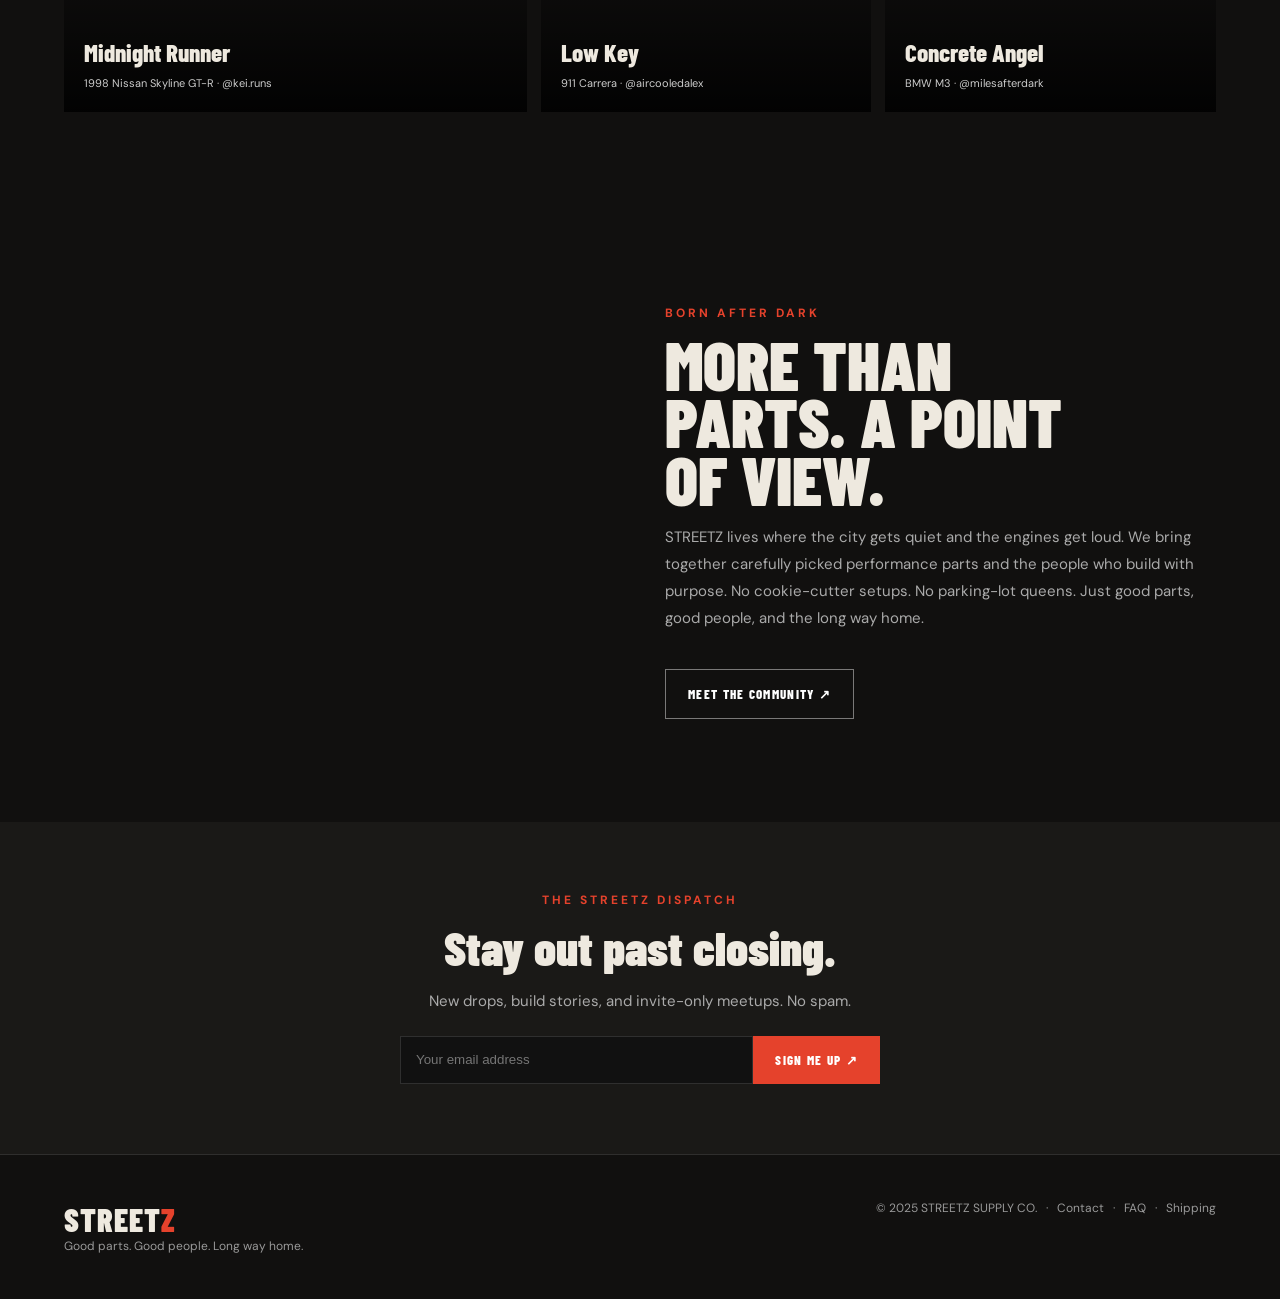
==== commit 60009b11: "Improve STREETZ alley art and wheel configurator" ====
--- a/streetz.html
+++ b/streetz.html
@@ -5,18 +5,18 @@
 <title>STREETZ — Built different.</title>
 <link rel="preconnect" href="https://fonts.googleapis.com"><link rel="preconnect" href="https://fonts.gstatic.com" crossorigin><link href="https://fonts.googleapis.com/css2?family=Barlow+Condensed:wght@500;600;700;800;900&family=DM+Sans:wght@400;500;600;700&display=swap" rel="stylesheet">
 <style>
-:root{--bg:#11100f;--panel:#1a1917;--cream:#eee9df;--muted:#99948b;--red:#e5422c;--line:#ffffff20;--max:1380px}*{box-sizing:border-box}html{scroll-behavior:smooth}body{margin:0;background:var(--bg);color:var(--cream);font:15px 'DM Sans',sans-serif}button,a{font:inherit;color:inherit}a{text-decoration:none}button{cursor:pointer}header{height:78px;display:flex;align-items:center;justify-content:space-between;padding:0 max(5vw,24px);border-bottom:1px solid var(--line);position:sticky;top:0;background:#11100fee;backdrop-filter:blur(14px);z-index:5}.logo{font:900 32px 'Barlow Condensed';letter-spacing:1px}.logo span{color:var(--red)}nav{display:flex;gap:30px;align-items:center;text-transform:uppercase;font:700 12px 'Barlow Condensed';letter-spacing:1.2px;color:#cbc6bd}nav a:hover,.active{color:var(--red)}.actions{display:flex;gap:12px}.iconbtn{background:none;border:0;color:var(--cream);font-size:18px;padding:8px}.cartcount{color:var(--red);font:700 11px 'DM Sans'}.wrap{max-width:var(--max);margin:auto;padding:0 5vw}.hero{min-height:690px;height:calc(100vh - 78px);max-height:900px;position:relative;display:flex;align-items:center;overflow:hidden;background:linear-gradient(90deg,#0c0b0bf0 0%,#0c0b0bb0 48%,#0c0b0b25 100%),linear-gradient(0deg,#11100f 0%,transparent 35%),url('https://images.unsplash.com/photo-1519608487953-e999c86e7455?auto=format&fit=crop&w=2200&q=85') center 58%/cover}.hero:after{content:"";position:absolute;inset:0;background-image:url("data:image/svg+xml,%3Csvg viewBox='0 0 180 180' xmlns='http://www.w3.org/2000/svg'%3E%3Cfilter id='n'%3E%3CfeTurbulence type='fractalNoise' baseFrequency='.8' numOctaves='3' stitchTiles='stitch'/%3E%3C/filter%3E%3Crect width='100%25' height='100%25' filter='url(%23n)' opacity='.13'/%3E%3C/svg%3E");opacity:.16;pointer-events:none}.hero-copy{position:relative;z-index:1;max-width:680px;margin-left:max(7vw,32px)}.eyebrow{font:700 12px 'DM Sans';letter-spacing:3px;color:var(--red);text-transform:uppercase}.hero h1{font:900 clamp(68px,10vw,150px)/.78 'Barlow Condensed';letter-spacing:-4px;text-transform:uppercase;margin:25px 0}.hero h1 em{font-style:normal;color:var(--red);display:block}.hero p{max-width:410px;color:#d0ccc4;line-height:1.7}.btn{display:inline-flex;align-items:center;gap:18px;background:var(--red);color:white;padding:16px 22px;text-transform:uppercase;font:800 13px 'Barlow Condensed';letter-spacing:1.3px;border:0;margin:22px 10px 0 0;transition:.2s}.btn:hover{background:#ff563d;transform:translateY(-2px)}.btn.ghost{background:transparent;border:1px solid #ffffff70}.side-stamp{position:absolute;right:5vw;bottom:90px;z-index:1;writing-mode:vertical-rl;font:700 11px 'Barlow Condensed';letter-spacing:3px;color:#ddd8ce}.ticker{background:var(--red);color:white;overflow:hidden;white-space:nowrap;padding:12px 0;font:800 14px 'Barlow Condensed';letter-spacing:2px}.ticker div{animation:move 30s linear infinite}@keyframes move{to{transform:translateX(-45%)}}section{padding:90px 0}.section-head{display:flex;justify-content:space-between;align-items:end;margin-bottom:30px}.section-head h2{font:900 clamp(42px,6vw,72px)/.9 'Barlow Condensed';text-transform:uppercase;margin:10px 0 0}.section-head p{color:var(--muted);max-width:400px;line-height:1.6}.cats{display:grid;grid-template-columns:repeat(5,1fr);gap:12px}.cat{height:270px;position:relative;overflow:hidden;background-size:cover;background-position:center;cursor:pointer}.cat:after{content:"";position:absolute;inset:0;background:linear-gradient(0deg,#0d0c0cef,transparent 70%)}.cat:hover{outline:2px solid var(--red)}.cat b{position:absolute;z-index:1;bottom:20px;left:18px;font:800 25px 'Barlow Condensed';text-transform:uppercase}.cat small{display:block;color:#d0c9bf;font:600 10px 'DM Sans';letter-spacing:1px}.products{display:grid;grid-template-columns:repeat(4,1fr);gap:16px}.product{background:var(--panel);position:relative}.prodimg{height:260px;background-size:cover;background-position:center;position:relative}.tag{position:absolute;top:13px;left:13px;background:var(--red);padding:6px 9px;font:800 10px 'Barlow Condensed';letter-spacing:1px}.wish{position:absolute;right:12px;top:10px;background:#111a;border:0;border-radius:50%;width:36px;height:36px;font-size:18px}.pinfo{padding:17px}.brand{color:var(--muted);font-size:10px;text-transform:uppercase;letter-spacing:1.5px}.pinfo h3{font:700 19px 'Barlow Condensed';margin:7px 0}.price{font-weight:700}.price del{color:#777;margin-left:8px;font-size:12px}.add{float:right;border:1px solid var(--line);background:none;color:var(--cream);padding:8px 12px;font:700 11px 'Barlow Condensed';text-transform:uppercase}.add:hover{border-color:var(--red)}.banner{background:linear-gradient(90deg,#111 5%,#1119 60%,#1113),url('https://images.unsplash.com/photo-1503376780353-7e6692767b70?auto=format&fit=crop&w=1800&q=85') center/cover;min-height:380px;display:flex;align-items:center;padding:50px}.banner h2{font:900 clamp(45px,7vw,88px)/.85 'Barlow Condensed';max-width:540px;text-transform:uppercase;margin:12px 0}.build-grid{display:grid;grid-template-columns:1.4fr 1fr 1fr;gap:14px}.build{min-height:310px;position:relative;background-size:cover;background-position:center}.build:after{content:"";position:absolute;inset:40% 0 0;background:linear-gradient(transparent,#000d)}.build div{position:absolute;z-index:1;bottom:20px;left:20px}.build h3{font:800 25px 'Barlow Condensed';margin:0 0 5px}.build span{font-size:11px;color:#ccc}.story{display:grid;grid-template-columns:1fr 1fr;gap:50px;align-items:center}.storyimg{height:440px;background:url('https://images.unsplash.com/photo-1492144534655-ae79c964c9d7?auto=format&fit=crop&w=1200&q=85') center/cover}.story h2{font:900 68px/.85 'Barlow Condensed';margin:15px 0;text-transform:uppercase}.story p{line-height:1.8;color:#aaa}.newsletter{background:#1a1917;text-align:center;padding:70px 20px}.newsletter h2{font:900 48px 'Barlow Condensed';margin:10px}.newsletter form{display:flex;max-width:480px;margin:25px auto 0}.newsletter input{flex:1;background:#111;border:1px solid var(--line);padding:15px;color:white}.newsletter .btn{margin:0}footer{padding:45px 5vw;display:flex;justify-content:space-between;border-top:1px solid var(--line);color:#999;font-size:12px}footer strong{color:var(--cream)}.page{display:none;min-height:70vh}.page.show{display:block}.shopbar{display:flex;gap:12px;margin:24px 0}.shopbar input,.shopbar select{background:var(--panel);border:1px solid var(--line);color:white;padding:12px}.shopbar input{flex:1}.garage-card,.config{background:var(--panel);padding:32px;margin:26px 0}.configgrid{display:grid;grid-template-columns:1.3fr 1fr;gap:30px}.wheel{height:430px;background:radial-gradient(circle,#444 0,#222 28%,#111 29%,#282725 30%,#111 39%,transparent 40%),radial-gradient(circle,#333,#111 55%);border-radius:50%;max-width:430px;margin:auto;display:grid;place-items:center;font-size:120px;transition:.4s}.wheel.gold{filter:sepia(.8)}.wheel.bronze{filter:sepia(.45)}.wheel.silver{filter:grayscale(1) brightness(1.4)}.control{margin:20px 0}.control label{display:block;color:var(--muted);font-size:11px;text-transform:uppercase;letter-spacing:1px;margin-bottom:9px}.control select,.control input{width:100%;padding:13px;background:#111;border:1px solid var(--line);color:white}.cartrow{display:grid;grid-template-columns:70px 1fr auto;gap:16px;padding:18px 0;border-bottom:1px solid var(--line);align-items:center}.cartthumb{height:65px;background-size:cover;background-position:center}.toast{position:fixed;bottom:22px;right:22px;background:var(--red);padding:14px 20px;z-index:9;transform:translateY(100px);transition:.3s}.toast.on{transform:none}.empty{color:var(--muted);padding:40px 0}@media(max-width:850px){nav{gap:12px}.products{grid-template-columns:repeat(2,1fr)}.cats{grid-template-columns:repeat(2,1fr)}.cat:last-child{display:none}.build-grid{grid-template-columns:1fr 1fr}.story,.configgrid{grid-template-columns:1fr}.hero{min-height:650px}.side-stamp{display:none}}@media(max-width:560px){header{height:65px}.logo{font-size:27px}nav{display:none}.hero h1{letter-spacing:-2px}.hero-copy{margin:0 24px}.hero{height:75vh;min-height:580px}.section-head{display:block}.section-head p{margin-top:16px}.products{gap:9px}.prodimg{height:180px}.pinfo{padding:12px}.build-grid{grid-template-columns:1fr}.build{min-height:280px}section{padding:60px 0}.banner{padding:28px;min-height:330px}.storyimg{height:280px}footer{display:block;line-height:2}}
+:root{--bg:#11100f;--panel:#1a1917;--cream:#eee9df;--muted:#99948b;--red:#e5422c;--line:#ffffff20;--max:1380px}*{box-sizing:border-box}html{scroll-behavior:smooth}body{margin:0;background:var(--bg);color:var(--cream);font:15px 'DM Sans',sans-serif}button,a{font:inherit;color:inherit}a{text-decoration:none}button{cursor:pointer}header{height:78px;display:flex;align-items:center;justify-content:space-between;padding:0 max(5vw,24px);border-bottom:1px solid var(--line);position:sticky;top:0;background:#11100fee;backdrop-filter:blur(14px);z-index:5}.logo{font:900 32px 'Barlow Condensed';letter-spacing:1px}.logo span{color:var(--red)}nav{display:flex;gap:30px;align-items:center;text-transform:uppercase;font:700 12px 'Barlow Condensed';letter-spacing:1.2px;color:#cbc6bd}nav a:hover,.active{color:var(--red)}.actions{display:flex;gap:12px}.iconbtn{background:none;border:0;color:var(--cream);font-size:18px;padding:8px}.cartcount{color:var(--red);font:700 11px 'DM Sans'}.wrap{max-width:var(--max);margin:auto;padding:0 5vw}.hero{min-height:690px;height:calc(100vh - 78px);max-height:900px;position:relative;display:flex;align-items:center;overflow:hidden;background-color:#17110f;background-image:linear-gradient(90deg,#100d0cf0 0%,#100d0cbb 46%,#100d0c30 100%),linear-gradient(0deg,#11100f 0%,transparent 38%),repeating-linear-gradient(0deg,transparent 0 45px,#17100e 46px 50px),repeating-linear-gradient(90deg,#704638 0 94px,#30201c 95px 100px,#684337 101px 194px,#2d1d19 195px 200px);background-position:center;background-size:auto,auto,auto,200px 100px}.hero-car{position:absolute;right:0;bottom:0;width:68%;height:78%;background:linear-gradient(0deg,#11100f 0%,transparent 28%),url('https://images.unsplash.com/photo-1552519507-da3b142c6e3d?auto=format&fit=crop&w=1500&q=88') center/cover;mask-image:linear-gradient(90deg,transparent 0,#000 28%);opacity:.82;filter:contrast(1.12) saturate(.72);pointer-events:none}.hero:before{content:"STREETZ";position:absolute;right:8%;top:13%;font:900 clamp(95px,16vw,220px)/.8 'Barlow Condensed';letter-spacing:-8px;color:#ec3c2e;opacity:.45;transform:rotate(-10deg) skew(-8deg);text-shadow:5px 6px 0 #111,-2px -2px 0 #ffb398,0 0 15px #f44;filter:drop-shadow(10px 14px 2px #0009);pointer-events:none}.hero:after{content:"";position:absolute;inset:0;background-image:url("data:image/svg+xml,%3Csvg viewBox='0 0 180 180' xmlns='http://www.w3.org/2000/svg'%3E%3Cfilter id='n'%3E%3CfeTurbulence type='fractalNoise' baseFrequency='.8' numOctaves='3' stitchTiles='stitch'/%3E%3C/filter%3E%3Crect width='100%25' height='100%25' filter='url(%23n)' opacity='.13'/%3E%3C/svg%3E");opacity:.16;pointer-events:none}.hero h1 em{font-style:normal;color:var(--red);display:block;text-shadow:2px 2px #111,-1px -1px #f6b0a3,4px 5px 0 #6c1713;transform:rotate(-2deg);transform-origin:left center}.hero-copy:after{content:"// FRESH PAINT · HOT RUBBER · NO PERMISSION";display:inline-block;background:var(--red);color:#fff;padding:7px 12px;font:800 11px 'Barlow Condensed';letter-spacing:1.4px;transform:rotate(-2deg);box-shadow:3px 4px 0 #111}.hero-copy{position:relative;z-index:1;max-width:680px;margin-left:max(7vw,32px)}.eyebrow{font:700 12px 'DM Sans';letter-spacing:3px;color:var(--red);text-transform:uppercase}.hero h1{font:900 clamp(68px,10vw,150px)/.78 'Barlow Condensed';letter-spacing:-4px;text-transform:uppercase;margin:25px 0}.hero h1 em{font-style:normal;color:var(--red);display:block}.hero p{max-width:410px;color:#d0ccc4;line-height:1.7}.btn{display:inline-flex;align-items:center;gap:18px;background:var(--red);color:white;padding:16px 22px;text-transform:uppercase;font:800 13px 'Barlow Condensed';letter-spacing:1.3px;border:0;margin:22px 10px 0 0;transition:.2s}.btn:hover{background:#ff563d;transform:translateY(-2px)}.btn.ghost{background:transparent;border:1px solid #ffffff70}.side-stamp{position:absolute;right:5vw;bottom:90px;z-index:1;writing-mode:vertical-rl;font:700 11px 'Barlow Condensed';letter-spacing:3px;color:#ddd8ce}.ticker{background:var(--red);color:white;overflow:hidden;white-space:nowrap;padding:12px 0;font:800 14px 'Barlow Condensed';letter-spacing:2px}.ticker div{animation:move 30s linear infinite}@keyframes move{to{transform:translateX(-45%)}}section{padding:90px 0}.section-head{display:flex;justify-content:space-between;align-items:end;margin-bottom:30px}.section-head h2{font:900 clamp(42px,6vw,72px)/.9 'Barlow Condensed';text-transform:uppercase;margin:10px 0 0}.section-head p{color:var(--muted);max-width:400px;line-height:1.6}.cats{display:grid;grid-template-columns:repeat(5,1fr);gap:12px}.cat{height:270px;position:relative;overflow:hidden;background-size:cover;background-position:center;cursor:pointer}.cat:after{content:"";position:absolute;inset:0;background:linear-gradient(0deg,#0d0c0cef,transparent 70%)}.cat:hover{outline:2px solid var(--red)}.cat b{position:absolute;z-index:1;bottom:20px;left:18px;font:800 25px 'Barlow Condensed';text-transform:uppercase}.cat small{display:block;color:#d0c9bf;font:600 10px 'DM Sans';letter-spacing:1px}.products{display:grid;grid-template-columns:repeat(4,1fr);gap:16px}.product{background:var(--panel);position:relative}.prodimg{height:260px;background-size:cover;background-position:center;position:relative}.tag{position:absolute;top:13px;left:13px;background:var(--red);padding:6px 9px;font:800 10px 'Barlow Condensed';letter-spacing:1px}.wish{position:absolute;right:12px;top:10px;background:#111a;border:0;border-radius:50%;width:36px;height:36px;font-size:18px}.pinfo{padding:17px}.brand{color:var(--muted);font-size:10px;text-transform:uppercase;letter-spacing:1.5px}.pinfo h3{font:700 19px 'Barlow Condensed';margin:7px 0}.price{font-weight:700}.price del{color:#777;margin-left:8px;font-size:12px}.add{float:right;border:1px solid var(--line);background:none;color:var(--cream);padding:8px 12px;font:700 11px 'Barlow Condensed';text-transform:uppercase}.add:hover{border-color:var(--red)}.banner{background:linear-gradient(90deg,#111 5%,#1119 60%,#1113),url('https://images.unsplash.com/photo-1503376780353-7e6692767b70?auto=format&fit=crop&w=1800&q=85') center/cover;min-height:380px;display:flex;align-items:center;padding:50px}.banner h2{font:900 clamp(45px,7vw,88px)/.85 'Barlow Condensed';max-width:540px;text-transform:uppercase;margin:12px 0}.build-grid{display:grid;grid-template-columns:1.4fr 1fr 1fr;gap:14px}.build{min-height:310px;position:relative;background-size:cover;background-position:center}.build:after{content:"";position:absolute;inset:40% 0 0;background:linear-gradient(transparent,#000d)}.build div{position:absolute;z-index:1;bottom:20px;left:20px}.build h3{font:800 25px 'Barlow Condensed';margin:0 0 5px}.build span{font-size:11px;color:#ccc}.story{display:grid;grid-template-columns:1fr 1fr;gap:50px;align-items:center}.storyimg{height:440px;background:url('https://images.unsplash.com/photo-1492144534655-ae79c964c9d7?auto=format&fit=crop&w=1200&q=85') center/cover}.story h2{font:900 68px/.85 'Barlow Condensed';margin:15px 0;text-transform:uppercase}.story p{line-height:1.8;color:#aaa}.newsletter{background:#1a1917;text-align:center;padding:70px 20px}.newsletter h2{font:900 48px 'Barlow Condensed';margin:10px}.newsletter form{display:flex;max-width:480px;margin:25px auto 0}.newsletter input{flex:1;background:#111;border:1px solid var(--line);padding:15px;color:white}.newsletter .btn{margin:0}footer{padding:45px 5vw;display:flex;justify-content:space-between;border-top:1px solid var(--line);color:#999;font-size:12px}footer strong{color:var(--cream)}.page{display:none;min-height:70vh}.page.show{display:block}.shopbar{display:flex;gap:12px;margin:24px 0}.shopbar input,.shopbar select{background:var(--panel);border:1px solid var(--line);color:white;padding:12px}.shopbar input{flex:1}.garage-card,.config{background:var(--panel);padding:32px;margin:26px 0}.configgrid{display:grid;grid-template-columns:1.3fr 1fr;gap:30px}.wheel{height:430px;aspect-ratio:1;background:radial-gradient(ellipse at 48% 45%,#3e3832,#191715 52%,#080808 73%);border:1px solid #ffffff12;border-radius:50%;max-width:430px;margin:auto;display:grid;place-items:center;box-shadow:inset 0 0 48px #000,0 22px 50px #0009;cursor:grab;touch-action:none;overflow:hidden}.wheel:active{cursor:grabbing}.wheel svg{width:92%;height:92%;filter:drop-shadow(0 9px 8px #000b)}.wheel.gold svg{--metal:#d09a48;--light:#ffe2a0;--dark:#654017}.wheel.bronze svg{--metal:#9c5838;--light:#d79a70;--dark:#462719}.wheel.silver svg{--metal:#b8bec3;--light:#f4f6f5;--dark:#4b5155}.wheel.black svg{--metal:#353738;--light:#9da1a2;--dark:#090a0a}.wheel-hint{color:#9a9389;font:700 10px 'DM Sans';letter-spacing:1.5px;text-transform:uppercase;text-align:center;margin-top:10px}.control{margin:20px 0}.control label{display:block;color:var(--muted);font-size:11px;text-transform:uppercase;letter-spacing:1px;margin-bottom:9px}.control select,.control input{width:100%;padding:13px;background:#111;border:1px solid var(--line);color:white}.cartrow{display:grid;grid-template-columns:70px 1fr auto;gap:16px;padding:18px 0;border-bottom:1px solid var(--line);align-items:center}.cartthumb{height:65px;background-size:cover;background-position:center}.toast{position:fixed;bottom:22px;right:22px;background:var(--red);padding:14px 20px;z-index:9;transform:translateY(100px);transition:.3s}.toast.on{transform:none}.empty{color:var(--muted);padding:40px 0}@media(max-width:850px){nav{gap:12px}.products{grid-template-columns:repeat(2,1fr)}.cats{grid-template-columns:repeat(2,1fr)}.cat:last-child{display:none}.build-grid{grid-template-columns:1fr 1fr}.story,.configgrid{grid-template-columns:1fr}.hero{min-height:650px}.side-stamp{display:none}}@media(max-width:560px){header{height:65px}.logo{font-size:27px}nav{display:none}.hero h1{letter-spacing:-2px}.hero-copy{margin:0 24px}.hero{height:75vh;min-height:580px}.section-head{display:block}.section-head p{margin-top:16px}.products{gap:9px}.prodimg{height:180px}.pinfo{padding:12px}.build-grid{grid-template-columns:1fr}.build{min-height:280px}section{padding:60px 0}.banner{padding:28px;min-height:330px}.storyimg{height:280px}footer{display:block;line-height:2}}
 </style></head><body>
 <header><a class="logo" href="#home" onclick="showPage('home')">STREET<span>Z</span></a><nav><a href="#home" onclick="showPage('home')">Home</a><a href="#shop" onclick="showPage('shop')">Shop</a><a href="#wheel-lab" onclick="showPage('wheel-lab')">Wheel Lab</a><a href="#community" onclick="showPage('community')">After Dark</a><a href="#garage" onclick="showPage('garage')">My Garage</a></nav><div class="actions"><button class="iconbtn" aria-label="Search" onclick="showPage('shop');document.querySelector('#search').focus()">⌕</button><button class="iconbtn" aria-label="Cart" onclick="showPage('cart')">♧ <span class="cartcount" id="count">0</span></button></div></header>
-<main id="home" class="page show"><div class="hero"><div class="hero-copy"><div class="eyebrow">New York · Built after dark</div><h1>Built <em>different.</em></h1><p>Parts for the ones who take the long way home. Performance, fitment, and street culture—curated by STREETZ.</p><a class="btn" href="#shop" onclick="showPage('shop')">Shop the collection <span>↗</span></a><a class="btn ghost" href="#community" onclick="showPage('community')">Explore STREETZ</a></div><div class="side-stamp">EST. 2024 — NEVER PARK STOCK</div></div><div class="ticker"><div>WHEELS &nbsp; ✳ &nbsp; SUSPENSION &nbsp; ✳ &nbsp; PERFORMANCE &nbsp; ✳ &nbsp; BUILT DIFFERENT &nbsp; ✳ &nbsp; STREETZ AFTER DARK &nbsp; ✳ &nbsp; WHEELS &nbsp; ✳ &nbsp; SUSPENSION &nbsp; ✳ &nbsp; PERFORMANCE &nbsp; ✳ &nbsp;</div></div><div class="wrap"><section><div class="section-head"><div><div class="eyebrow">Find your next mod</div><h2>Shop by category</h2></div><a href="#shop" onclick="showPage('shop')" class="eyebrow">All parts ↗</a></div><div class="cats"><div class="cat" onclick="openCategory('Wheels')" style="background-image:url('https://images.unsplash.com/photo-1511919884226-fd3cad34687c?auto=format&fit=crop&w=700&q=80')"><b>Wheels<small>FORGED TO STAND OUT</small></b></div><div class="cat" onclick="openCategory('Suspension')" style="background-image:url('https://images.unsplash.com/photo-1504215680853-026ed2a45def?auto=format&fit=crop&w=700&q=80')"><b>Suspension<small>LOWER YOUR STANDARDS</small></b></div><div class="cat" onclick="openCategory('Performance')" style="background-image:url('https://images.unsplash.com/photo-1485291571150-772bcfc10da5?auto=format&fit=crop&w=700&q=80')"><b>Performance<small>BUILT TO BE DRIVEN</small></b></div><div class="cat" onclick="openCategory('Exterior')" style="background-image:url('https://images.unsplash.com/photo-1492144534655-ae79c964c9d7?auto=format&fit=crop&w=700&q=80')"><b>Exterior<small>MAKE AN ENTRANCE</small></b></div><div class="cat" onclick="openCategory('Interior')" style="background-image:url('https://images.unsplash.com/photo-1503738104958-7a4db7d1d2e8?auto=format&fit=crop&w=700&q=80')"><b>Interior<small>YOUR SPACE, YOUR RULES</small></b></div></div></section><section><div class="section-head"><div><div class="eyebrow">The ones moving now</div><h2>Trending parts</h2></div><a class="eyebrow" href="#shop" onclick="showPage('shop')">Shop all ↗</a></div><div class="products" id="featured"></div></section><section><div class="banner"><div><div class="eyebrow">The night shift starts here</div><h2>Make every turn a statement.</h2><a class="btn" href="#wheel-lab" onclick="showPage('wheel-lab')">Enter wheel lab ↗</a></div></div></section><section><div class="section-head"><div><div class="eyebrow">Street built. Street approved.</div><h2>Featured builds</h2></div><a class="eyebrow" href="#community" onclick="showPage('community')">Streetz after dark ↗</a></div><div class="build-grid"><div class="build" style="background-image:url('https://images.unsplash.com/photo-1552519507-da3b142c6e3d?auto=format&fit=crop&w=1000&q=85')"><div><h3>Midnight Runner</h3><span>1998 Nissan Skyline GT-R · @kei.runs</span></div></div><div class="build" style="background-image:url('https://images.unsplash.com/photo-1503376780353-7e6692767b70?auto=format&fit=crop&w=800&q=80')"><div><h3>Low Key</h3><span>911 Carrera · @aircooledalex</span></div></div><div class="build" style="background-image:url('https://images.unsplash.com/photo-1492144534655-ae79c964c9d7?auto=format&fit=crop&w=800&q=80')"><div><h3>Concrete Angel</h3><span>BMW M3 · @milesafterdark</span></div></div></div></section><section class="story"><div class="storyimg"></div><div><div class="eyebrow">Born after dark</div><h2>More than<br>parts. A point<br>of view.</h2><p>STREETZ lives where the city gets quiet and the engines get loud. We bring together carefully picked performance parts and the people who build with purpose. No cookie-cutter setups. No parking-lot queens. Just good parts, good people, and the long way home.</p><a class="btn ghost" href="#community" onclick="showPage('community')">Meet the community ↗</a></div></section></div><div class="newsletter"><div class="eyebrow">The STREETZ dispatch</div><h2>Stay out past closing.</h2><p style="color:#aaa">New drops, build stories, and invite-only meetups. No spam.</p><form onsubmit="event.preventDefault();toast('You’re on the list. See you after dark.');this.reset()"><input type="email" placeholder="Your email address" required><button class="btn">Sign me up ↗</button></form></div></main>
+<main id="home" class="page show"><div class="hero"><div class="hero-car" aria-hidden="true"></div><div class="hero-copy"><div class="eyebrow">New York · Built after dark</div><h1>Built <em>different.</em></h1><p>Parts for the ones who take the long way home. Performance, fitment, and street culture—curated by STREETZ.</p><a class="btn" href="#shop" onclick="showPage('shop')">Shop the collection <span>↗</span></a><a class="btn ghost" href="#community" onclick="showPage('community')">Explore STREETZ</a></div><div class="side-stamp">EST. 2024 — NEVER PARK STOCK</div></div><div class="ticker"><div>WHEELS &nbsp; ✳ &nbsp; SUSPENSION &nbsp; ✳ &nbsp; PERFORMANCE &nbsp; ✳ &nbsp; BUILT DIFFERENT &nbsp; ✳ &nbsp; STREETZ AFTER DARK &nbsp; ✳ &nbsp; WHEELS &nbsp; ✳ &nbsp; SUSPENSION &nbsp; ✳ &nbsp; PERFORMANCE &nbsp; ✳ &nbsp;</div></div><div class="wrap"><section><div class="section-head"><div><div class="eyebrow">Find your next mod</div><h2>Shop by category</h2></div><a href="#shop" onclick="showPage('shop')" class="eyebrow">All parts ↗</a></div><div class="cats"><div class="cat" onclick="openCategory('Wheels')" style="background-image:url('https://images.unsplash.com/photo-1511919884226-fd3cad34687c?auto=format&fit=crop&w=700&q=80')"><b>Wheels<small>FORGED TO STAND OUT</small></b></div><div class="cat" onclick="openCategory('Suspension')" style="background-image:url('https://images.unsplash.com/photo-1504215680853-026ed2a45def?auto=format&fit=crop&w=700&q=80')"><b>Suspension<small>LOWER YOUR STANDARDS</small></b></div><div class="cat" onclick="openCategory('Performance')" style="background-image:url('https://images.unsplash.com/photo-1485291571150-772bcfc10da5?auto=format&fit=crop&w=700&q=80')"><b>Performance<small>BUILT TO BE DRIVEN</small></b></div><div class="cat" onclick="openCategory('Exterior')" style="background-image:url('https://images.unsplash.com/photo-1492144534655-ae79c964c9d7?auto=format&fit=crop&w=700&q=80')"><b>Exterior<small>MAKE AN ENTRANCE</small></b></div><div class="cat" onclick="openCategory('Interior')" style="background-image:url('https://images.unsplash.com/photo-1503738104958-7a4db7d1d2e8?auto=format&fit=crop&w=700&q=80')"><b>Interior<small>YOUR SPACE, YOUR RULES</small></b></div></div></section><section><div class="section-head"><div><div class="eyebrow">The ones moving now</div><h2>Trending parts</h2></div><a class="eyebrow" href="#shop" onclick="showPage('shop')">Shop all ↗</a></div><div class="products" id="featured"></div></section><section><div class="banner"><div><div class="eyebrow">The night shift starts here</div><h2>Make every turn a statement.</h2><a class="btn" href="#wheel-lab" onclick="showPage('wheel-lab')">Enter wheel lab ↗</a></div></div></section><section><div class="section-head"><div><div class="eyebrow">Street built. Street approved.</div><h2>Featured builds</h2></div><a class="eyebrow" href="#community" onclick="showPage('community')">Streetz after dark ↗</a></div><div class="build-grid"><div class="build" style="background-image:url('https://images.unsplash.com/photo-1552519507-da3b142c6e3d?auto=format&fit=crop&w=1000&q=85')"><div><h3>Midnight Runner</h3><span>1998 Nissan Skyline GT-R · @kei.runs</span></div></div><div class="build" style="background-image:url('https://images.unsplash.com/photo-1503376780353-7e6692767b70?auto=format&fit=crop&w=800&q=80')"><div><h3>Low Key</h3><span>911 Carrera · @aircooledalex</span></div></div><div class="build" style="background-image:url('https://images.unsplash.com/photo-1492144534655-ae79c964c9d7?auto=format&fit=crop&w=800&q=80')"><div><h3>Concrete Angel</h3><span>BMW M3 · @milesafterdark</span></div></div></div></section><section class="story"><div class="storyimg"></div><div><div class="eyebrow">Born after dark</div><h2>More than<br>parts. A point<br>of view.</h2><p>STREETZ lives where the city gets quiet and the engines get loud. We bring together carefully picked performance parts and the people who build with purpose. No cookie-cutter setups. No parking-lot queens. Just good parts, good people, and the long way home.</p><a class="btn ghost" href="#community" onclick="showPage('community')">Meet the community ↗</a></div></section></div><div class="newsletter"><div class="eyebrow">The STREETZ dispatch</div><h2>Stay out past closing.</h2><p style="color:#aaa">New drops, build stories, and invite-only meetups. No spam.</p><form onsubmit="event.preventDefault();toast('You’re on the list. See you after dark.');this.reset()"><input type="email" placeholder="Your email address" required><button class="btn">Sign me up ↗</button></form></div></main>
 <main id="shop" class="page"><div class="wrap"><section><div class="eyebrow">Parts with purpose</div><h1 class="section-head" style="font:900 72px 'Barlow Condensed';margin:12px 0">The shop</h1><div class="shopbar"><input id="search" placeholder="Search parts, brands, builds…" oninput="renderProducts()"><select id="category" onchange="renderProducts()"><option value="">All categories</option><option>Wheels</option><option>Suspension</option><option>Performance</option><option>Exterior</option><option>Interior</option></select><select id="sort" onchange="renderProducts()"><option value="featured">Featured</option><option value="low">Price: low to high</option><option value="high">Price: high to low</option></select></div><div id="shopproducts" class="products"></div></section></div></main>
-<main id="wheel-lab" class="page"><div class="wrap"><section><div class="eyebrow">Make it yours</div><h1 class="section-head" style="font:900 72px 'Barlow Condensed';margin:12px 0">Wheel lab</h1><div class="config"><div class="configgrid"><div id="wheel" class="wheel">◉</div><div><div class="eyebrow">Your setup. Your rules.</div><h2 style="font:800 40px 'Barlow Condensed'">FORGED STREET SERIES</h2><p style="color:#aaa">A lightweight, deep-concave forged wheel with a split five-spoke profile. Rotate your view and dial in your finish.</p><div class="control"><label>Wheel design</label><select id="design" onchange="updateConfig()"><option>Street Series</option><option>Split 5 Forged</option><option>Mesh Classic</option></select></div><div class="control"><label>Finish</label><select id="finish" onchange="updateConfig()"><option value="black">Satin black</option><option value="silver">Brushed silver</option><option value="bronze">Burnt bronze</option><option value="gold">Street gold</option></select></div><div class="control"><label>Diameter</label><select id="size" onchange="updateConfig()"><option value="18">18 inch</option><option value="19">19 inch</option><option value="20">20 inch</option></select></div><h2 id="wheelprice">$489 <small style="color:#999;font-size:13px">/ wheel</small></h2><button class="btn" onclick="addConfigured()">Add set to cart ↗</button><button class="btn ghost" onclick="saveConfig()">♡ Save setup</button><p style="font-size:11px;color:#888">Visual preview only. Verify fitment with your installer before ordering.</p></div></div></div></section></div></main>
+<main id="wheel-lab" class="page"><div class="wrap"><section><div class="eyebrow">Make it yours</div><h1 class="section-head" style="font:900 72px 'Barlow Condensed';margin:12px 0">Wheel lab</h1><div class="config"><div class="configgrid"><div><div id="wheel" class="wheel" aria-label="Interactive wheel preview"></div><div class="wheel-hint">Drag to spin · finish and style update live</div></div><div><div class="eyebrow">Your setup. Your rules.</div><h2 style="font:800 40px 'Barlow Condensed'">FORGED STREET SERIES</h2><p style="color:#aaa">A lightweight, deep-concave forged wheel with a split five-spoke profile. Rotate your view and dial in your finish.</p><div class="control"><label>Wheel design</label><select id="design" onchange="updateConfig()"><option>Street Series</option><option>Split 5 Forged</option><option>Mesh Classic</option></select></div><div class="control"><label>Finish</label><select id="finish" onchange="updateConfig()"><option value="black">Satin black</option><option value="silver">Brushed silver</option><option value="bronze">Burnt bronze</option><option value="gold">Street gold</option></select></div><div class="control"><label>Diameter</label><select id="size" onchange="updateConfig()"><option value="18">18 inch</option><option value="19">19 inch</option><option value="20">20 inch</option></select></div><h2 id="wheelprice">$489 <small style="color:#999;font-size:13px">/ wheel</small></h2><button class="btn" onclick="addConfigured()">Add set to cart ↗</button><button class="btn ghost" onclick="saveConfig()">♡ Save setup</button><p style="font-size:11px;color:#888">Visual preview only. Verify fitment with your installer before ordering.</p></div></div></div></section></div></main>
 <main id="community" class="page"><div class="wrap"><section><div class="eyebrow">Streetz after dark</div><h1 class="section-head" style="font:900 72px 'Barlow Condensed';margin:12px 0">Built by the scene.</h1><p style="color:#aaa;max-width:550px">An open garage for the builds, makers, and midnight miles that make this culture ours.</p><div class="build-grid" style="margin-top:35px"><div class="build" style="background-image:url('https://images.unsplash.com/photo-1552519507-da3b142c6e3d?auto=format&fit=crop&w=1000&q=85')"><div><h3>Midnight Runner</h3><span>1998 Nissan Skyline GT-R · @kei.runs</span><br><button class="add" onclick="like(this)">♡ <span>128</span></button><button class="add" onclick="toast('Build saved to your list')">Save build</button></div></div><div class="build" style="background-image:url('https://images.unsplash.com/photo-1503376780353-7e6692767b70?auto=format&fit=crop&w=800&q=80')"><div><h3>Low Key</h3><span>2021 Porsche 911 · @aircooledalex</span><br><button class="add" onclick="like(this)">♡ <span>86</span></button></div></div><div class="build" style="background-image:url('https://images.unsplash.com/photo-1492144534655-ae79c964c9d7?auto=format&fit=crop&w=800&q=80')"><div><h3>Concrete Angel</h3><span>2018 BMW M3 · @milesafterdark</span><br><button class="add" onclick="like(this)">♡ <span>64</span></button></div></div></div><div class="garage-card"><div class="eyebrow">Monthly spotlight</div><h2 style="font:800 38px 'Barlow Condensed'">EVERY BUILD HAS A STORY.</h2><p style="color:#aaa">Show us what you’re working on. Tag <strong>@streetzafterdark</strong> to get featured in the next dispatch.</p></div></section></div></main>
 <main id="garage" class="page"><div class="wrap"><section><div class="eyebrow">Your build starts here</div><h1 class="section-head" style="font:900 72px 'Barlow Condensed';margin:12px 0">My garage</h1><p style="color:#aaa">Save your ride and keep your next upgrades in one place.</p><div class="garage-card"><h2 style="font:800 32px 'Barlow Condensed'">ADD YOUR RIDE</h2><div class="shopbar"><select id="make"><option>Choose make</option><option>Nissan</option><option>BMW</option><option>Honda</option><option>Toyota</option><option>Volkswagen</option></select><input id="model" placeholder="Model"><select id="year"><option>Year</option><option>2025</option><option>2024</option><option>2023</option><option>2020</option><option>2018</option><option>1998</option></select><button class="btn" style="margin:0" onclick="saveCar()">Save vehicle ↗</button></div><div id="savedcar" style="color:#aaa"></div></div><p class="eyebrow">Wheel Lab presets and saved parts work locally in this browser.</p></section></div></main>
 <main id="cart" class="page"><div class="wrap"><section><div class="eyebrow">Your next mod</div><h1 class="section-head" style="font:900 72px 'Barlow Condensed';margin:12px 0">Your cart</h1><div id="cartitems"></div><div id="carttotal" style="text-align:right"></div></section></div></main>
 <footer><div><strong class="logo">STREET<span style="color:var(--red)">Z</span></strong><div>Good parts. Good people. Long way home.</div></div><div>© 2025 STREETZ SUPPLY CO. &nbsp; · &nbsp; <a href="#home" onclick="showPage('home')">Contact</a> &nbsp; · &nbsp; FAQ &nbsp; · &nbsp; Shipping</div></footer><div class="toast" id="toast"></div>
 <script>
 const products=[{name:'RFX-01 Forged Wheel',brand:'Riot Forged',category:'Wheels',price:489,old:549,img:'photo-1511919884226-fd3cad34687c'},{name:'Streetline Coilover Kit',brand:'Lowered Society',category:'Suspension',price:1149,img:'photo-1504215680853-026ed2a45def'},{name:'Cat-back Exhaust System',brand:'Nightshift',category:'Performance',price:899,img:'photo-1485291571150-772bcfc10da5'},{name:'GT Front Lip',brand:'Apex Works',category:'Exterior',price:329,img:'photo-1492144534655-ae79c964c9d7'},{name:'Mesh Classic 19”',brand:'Riot Forged',category:'Wheels',price:525,img:'photo-1503376780353-7e6692767b70'},{name:'Short-throw Shifter',brand:'Shift Dept.',category:'Interior',price:189,img:'photo-1503738104958-7a4db7d1d2e8'},{name:'Cold Air Intake',brand:'Nightshift',category:'Performance',price:279,img:'photo-1552519507-da3b142c6e3d'},{name:'StreetSpec Spring Set',brand:'Lowered Society',category:'Suspension',price:399,img:'photo-1492144534655-ae79c964c9d7'}];let cart=JSON.parse(localStorage.getItem('streetzCart')||'[]');let rotation=0;
-function image(id,w=700){return `https://images.unsplash.com/${id}?auto=format&fit=crop&w=${w}&q=80`}function card(p){return `<article class="product"><div class="prodimg" style="background-image:url('${image(p.img)}')"><span class="tag">${p.category}</span><button class="wish" onclick="this.textContent=this.textContent==='♡'?'♥':'♡'">♡</button></div><div class="pinfo"><div class="brand">${p.brand}</div><h3>${p.name}</h3><span class="price">$${p.price}${p.old?` <del>$${p.old}</del>`:''}</span><button class="add" onclick="addToCart('${p.name}')">Quick add +</button></div></article>`}function renderProducts(){let q=(document.querySelector('#search')?.value||'').toLowerCase(),c=document.querySelector('#category')?.value||'',sort=document.querySelector('#sort')?.value||'featured';let list=products.filter(p=>(!q||`${p.name} ${p.brand} ${p.category}`.toLowerCase().includes(q))&&(!c||p.category===c));if(sort==='low')list.sort((a,b)=>a.price-b.price);if(sort==='high')list.sort((a,b)=>b.price-a.price);document.querySelector('#shopproducts').innerHTML=list.length?list.map(card).join(''):'<div class="empty">No parts found. Try another search.</div>'}function showPage(id){document.querySelectorAll('.page').forEach(p=>p.classList.remove('show'));document.getElementById(id)?.classList.add('show');if(id==='shop')renderProducts();if(id==='cart')renderCart();window.scrollTo(0,0)}function openCategory(c){showPage('shop');document.querySelector('#category').value=c;renderProducts()}function save(){localStorage.setItem('streetzCart',JSON.stringify(cart));document.querySelector('#count').textContent=cart.reduce((n,p)=>n+p.qty,0)}function addToCart(name,price){let p=products.find(x=>x.name===name)||{name,price:price||489,img:'photo-1511919884226-fd3cad34687c'};let item=cart.find(x=>x.name===name);item?item.qty++:cart.push({...p,qty:1});save();toast(`${name} added to your cart`)}function renderCart(){let el=document.querySelector('#cartitems');el.innerHTML=cart.length?cart.map((p,i)=>`<div class="cartrow"><div class="cartthumb" style="background-image:url('${image(p.img||products[0].img,180)}')"></div><div><strong>${p.name}</strong><div style="color:#999;font-size:12px">$${p.price} each · <button class="iconbtn" onclick="changeQty(${i},-1)">−</button> ${p.qty} <button class="iconbtn" onclick="changeQty(${i},1)">+</button></div></div><strong>$${p.price*p.qty}</strong></div>`).join(''):'<div class="empty">Your cart is taking a night off. <a href="#shop" onclick="showPage(\'shop\')" style="color:var(--red)">Find your next mod ↗</a></div>';let total=cart.reduce((n,p)=>n+p.price*p.qty,0);document.querySelector('#carttotal').innerHTML=cart.length?`<p>Subtotal <strong>$${total.toLocaleString()}</strong></p><p style="color:#999;font-size:12px">Shipping and taxes calculated at checkout.</p><button class="btn" onclick="toast('Checkout demo — no payment is processed')">Continue to checkout ↗</button>`:''}function changeQty(i,n){cart[i].qty+=n;if(cart[i].qty<1)cart.splice(i,1);save();renderCart()}function toast(m){let el=document.querySelector('#toast');el.textContent=m;el.classList.add('on');setTimeout(()=>el.classList.remove('on'),2300)}function updateConfig(){let f=document.querySelector('#finish').value;document.querySelector('#wheel').className='wheel '+f;let s=+document.querySelector('#size').value;document.querySelector('#wheelprice').innerHTML=`$${489+(s-18)*35} <small style="color:#999;font-size:13px">/ wheel · set of 4 $${(489+(s-18)*35)*4}</small>`}function addConfigured(){let price=+(document.querySelector('#wheelprice').textContent.match(/\d+/)||[489])[0]*4;addToCart(`${document.querySelector('#design').value} — ${document.querySelector('#finish').selectedOptions[0].text}, ${document.querySelector('#size').value}″ set`,price)}function saveConfig(){let arr=JSON.parse(localStorage.getItem('streetzSaved')||'[]');arr.push({design:document.querySelector('#design').value,finish:document.querySelector('#finish').value,size:document.querySelector('#size').value});localStorage.setItem('streetzSaved',JSON.stringify(arr));toast('Setup saved in this browser')}function saveCar(){let c={make:document.querySelector('#make').value,model:document.querySelector('#model').value,year:document.querySelector('#year').value};if(c.make==='Choose make'||!c.model){toast('Choose a make and add your model');return}localStorage.setItem('streetzCar',JSON.stringify(c));document.querySelector('#savedcar').innerHTML=`Saved ride: <strong style="color:white">${c.year} ${c.make} ${c.model}</strong> <button class="add" onclick="localStorage.removeItem('streetzCar');document.querySelector('#savedcar').textContent='Vehicle removed.'">Remove</button>`;toast('Ride saved to your garage')}function like(b){let s=b.querySelector('span');b.firstChild.textContent='♥ ';s.textContent=+s.textContent+1}function spin(e){rotation+=e.deltaY>0?12:-12;document.querySelector('#wheel').style.transform=`rotate(${rotation}deg)`}document.querySelector('#wheel').addEventListener('wheel',spin,{passive:true});document.querySelector('#featured').innerHTML=products.slice(0,4).map(card).join('');save();let car=JSON.parse(localStorage.getItem('streetzCar')||'null');if(car)document.querySelector('#savedcar').innerHTML=`Saved ride: <strong style="color:white">${car.year} ${car.make} ${car.model}</strong>`;
+function image(id,w=700){return `https://images.unsplash.com/${id}?auto=format&fit=crop&w=${w}&q=80`}function card(p){return `<article class="product"><div class="prodimg" style="background-image:url('${image(p.img)}')"><span class="tag">${p.category}</span><button class="wish" onclick="this.textContent=this.textContent==='♡'?'♥':'♡'">♡</button></div><div class="pinfo"><div class="brand">${p.brand}</div><h3>${p.name}</h3><span class="price">$${p.price}${p.old?` <del>$${p.old}</del>`:''}</span><button class="add" onclick="addToCart('${p.name}')">Quick add +</button></div></article>`}function renderProducts(){let q=(document.querySelector('#search')?.value||'').toLowerCase(),c=document.querySelector('#category')?.value||'',sort=document.querySelector('#sort')?.value||'featured';let list=products.filter(p=>(!q||`${p.name} ${p.brand} ${p.category}`.toLowerCase().includes(q))&&(!c||p.category===c));if(sort==='low')list.sort((a,b)=>a.price-b.price);if(sort==='high')list.sort((a,b)=>b.price-a.price);document.querySelector('#shopproducts').innerHTML=list.length?list.map(card).join(''):'<div class="empty">No parts found. Try another search.</div>'}function showPage(id){document.querySelectorAll('.page').forEach(p=>p.classList.remove('show'));document.getElementById(id)?.classList.add('show');if(id==='shop')renderProducts();if(id==='cart')renderCart();window.scrollTo(0,0)}function openCategory(c){showPage('shop');document.querySelector('#category').value=c;renderProducts()}function save(){localStorage.setItem('streetzCart',JSON.stringify(cart));document.querySelector('#count').textContent=cart.reduce((n,p)=>n+p.qty,0)}function addToCart(name,price){let p=products.find(x=>x.name===name)||{name,price:price||489,img:'photo-1511919884226-fd3cad34687c'};let item=cart.find(x=>x.name===name);item?item.qty++:cart.push({...p,qty:1});save();toast(`${name} added to your cart`)}function renderCart(){let el=document.querySelector('#cartitems');el.innerHTML=cart.length?cart.map((p,i)=>`<div class="cartrow"><div class="cartthumb" style="background-image:url('${image(p.img||products[0].img,180)}')"></div><div><strong>${p.name}</strong><div style="color:#999;font-size:12px">$${p.price} each · <button class="iconbtn" onclick="changeQty(${i},-1)">−</button> ${p.qty} <button class="iconbtn" onclick="changeQty(${i},1)">+</button></div></div><strong>$${p.price*p.qty}</strong></div>`).join(''):'<div class="empty">Your cart is taking a night off. <a href="#shop" onclick="showPage(\'shop\')" style="color:var(--red)">Find your next mod ↗</a></div>';let total=cart.reduce((n,p)=>n+p.price*p.qty,0);document.querySelector('#carttotal').innerHTML=cart.length?`<p>Subtotal <strong>$${total.toLocaleString()}</strong></p><p style="color:#999;font-size:12px">Shipping and taxes calculated at checkout.</p><button class="btn" onclick="toast('Checkout demo — no payment is processed')">Continue to checkout ↗</button>`:''}function changeQty(i,n){cart[i].qty+=n;if(cart[i].qty<1)cart.splice(i,1);save();renderCart()}function toast(m){let el=document.querySelector('#toast');el.textContent=m;el.classList.add('on');setTimeout(()=>el.classList.remove('on'),2300)}function buildWheel(){let f=document.querySelector('#finish').value,style=document.querySelector('#design').selectedIndex,spokes=style===1?10:style===2?16:5,wheel=document.querySelector('#wheel');wheel.className='wheel '+f;let blades='';for(let i=0;i<spokes;i++){let a=i*360/spokes,mid=a+180/spokes;blades+=`<g transform="rotate(${a} 200 200)"><path d="M194 194 L${194+Math.cos(mid*Math.PI/180)*60} ${194+Math.sin(mid*Math.PI/180)*60} Q${200+Math.cos(mid*Math.PI/180)*115} ${200+Math.sin(mid*Math.PI/180)*115} ${200+Math.cos(mid*Math.PI/180)*150} ${200+Math.sin(mid*Math.PI/180)*150} L${206+Math.cos(mid*Math.PI/180)*145} ${206+Math.sin(mid*Math.PI/180)*145} Q${205+Math.cos(mid*Math.PI/180)*100} ${205+Math.sin(mid*Math.PI/180)*100} 206 206Z" fill="url(#metal)" stroke="var(--dark)" stroke-width="3"/></g>`}let bolts='';for(let i=0;i<10;i++){let a=i*36*Math.PI/180,x=200+Math.cos(a)*109,y=200+Math.sin(a)*109;bolts+=`<circle cx="${x}" cy="${y}" r="4" fill="#111" stroke="var(--light)" stroke-width="2"/>`}wheel.innerHTML=`<svg viewBox="0 0 400 400" role="img" aria-label="Custom alloy wheel"><defs><linearGradient id="metal" x1="0" y1="0" x2="1" y2="1"><stop stop-color="var(--light)"/><stop offset=".48" stop-color="var(--metal)"/><stop offset="1" stop-color="var(--dark)"/></linearGradient><radialGradient id="barrel"><stop stop-color="#090a0b" offset=".52"/><stop stop-color="#46494b" offset=".76"/><stop stop-color="#08090a" offset=".9"/><stop stop-color="var(--metal)" offset=".94"/><stop stop-color="#171819"/></radialGradient></defs><circle cx="200" cy="200" r="190" fill="#080909" stroke="#aaa" stroke-width="3"/><circle cx="200" cy="200" r="177" fill="url(#barrel)" stroke="var(--light)" stroke-width="8"/><circle cx="200" cy="200" r="151" fill="#121415" stroke="#111" stroke-width="4"/>${blades}<circle cx="200" cy="200" r="64" fill="url(#metal)" stroke="var(--dark)" stroke-width="5"/>${bolts}<circle cx="200" cy="200" r="37" fill="#111314" stroke="var(--light)" stroke-width="4"/><circle cx="200" cy="200" r="23" fill="#272a2b" stroke="var(--metal)" stroke-width="3"/><text x="200" y="205" text-anchor="middle" fill="#eee" font-size="9" font-family="Arial" letter-spacing="2">STREETZ</text></svg>`}function updateConfig(){buildWheel();let s=+document.querySelector('#size').value;document.querySelector('#wheelprice').innerHTML=`$${489+(s-18)*35} <small style="color:#999;font-size:13px">/ wheel · set of 4 $${(489+(s-18)*35)*4}</small>`}function addConfigured(){let price=+(document.querySelector('#wheelprice').textContent.match(/\d+/)||[489])[0]*4;addToCart(`${document.querySelector('#design').value} — ${document.querySelector('#finish').selectedOptions[0].text}, ${document.querySelector('#size').value}″ set`,price)}function saveConfig(){let arr=JSON.parse(localStorage.getItem('streetzSaved')||'[]');arr.push({design:document.querySelector('#design').value,finish:document.querySelector('#finish').value,size:document.querySelector('#size').value});localStorage.setItem('streetzSaved',JSON.stringify(arr));toast('Setup saved in this browser')}function saveCar(){let c={make:document.querySelector('#make').value,model:document.querySelector('#model').value,year:document.querySelector('#year').value};if(c.make==='Choose make'||!c.model){toast('Choose a make and add your model');return}localStorage.setItem('streetzCar',JSON.stringify(c));document.querySelector('#savedcar').innerHTML=`Saved ride: <strong style="color:white">${c.year} ${c.make} ${c.model}</strong> <button class="add" onclick="localStorage.removeItem('streetzCar');document.querySelector('#savedcar').textContent='Vehicle removed.'">Remove</button>`;toast('Ride saved to your garage')}function like(b){let s=b.querySelector('span');b.firstChild.textContent='♥ ';s.textContent=+s.textContent+1}function spin(e){rotation+=e.deltaY>0?12:-12;document.querySelector('#wheel svg').style.transform=`rotate(${rotation}deg)`}let wheelDrag=document.querySelector('#wheel'),dragX=0;wheelDrag.addEventListener('pointerdown',e=>{dragX=e.clientX;wheelDrag.setPointerCapture(e.pointerId)});wheelDrag.addEventListener('pointermove',e=>{if(e.buttons){rotation+=e.clientX-dragX;dragX=e.clientX;document.querySelector('#wheel svg').style.transform=`rotate(${rotation}deg)`}});wheelDrag.addEventListener('wheel',spin,{passive:true});buildWheel();document.querySelector('#featured').innerHTML=products.slice(0,4).map(card).join('');save();let car=JSON.parse(localStorage.getItem('streetzCar')||'null');if(car)document.querySelector('#savedcar').innerHTML=`Saved ride: <strong style="color:white">${car.year} ${car.make} ${car.model}</strong>`;
 </script></body></html>
 
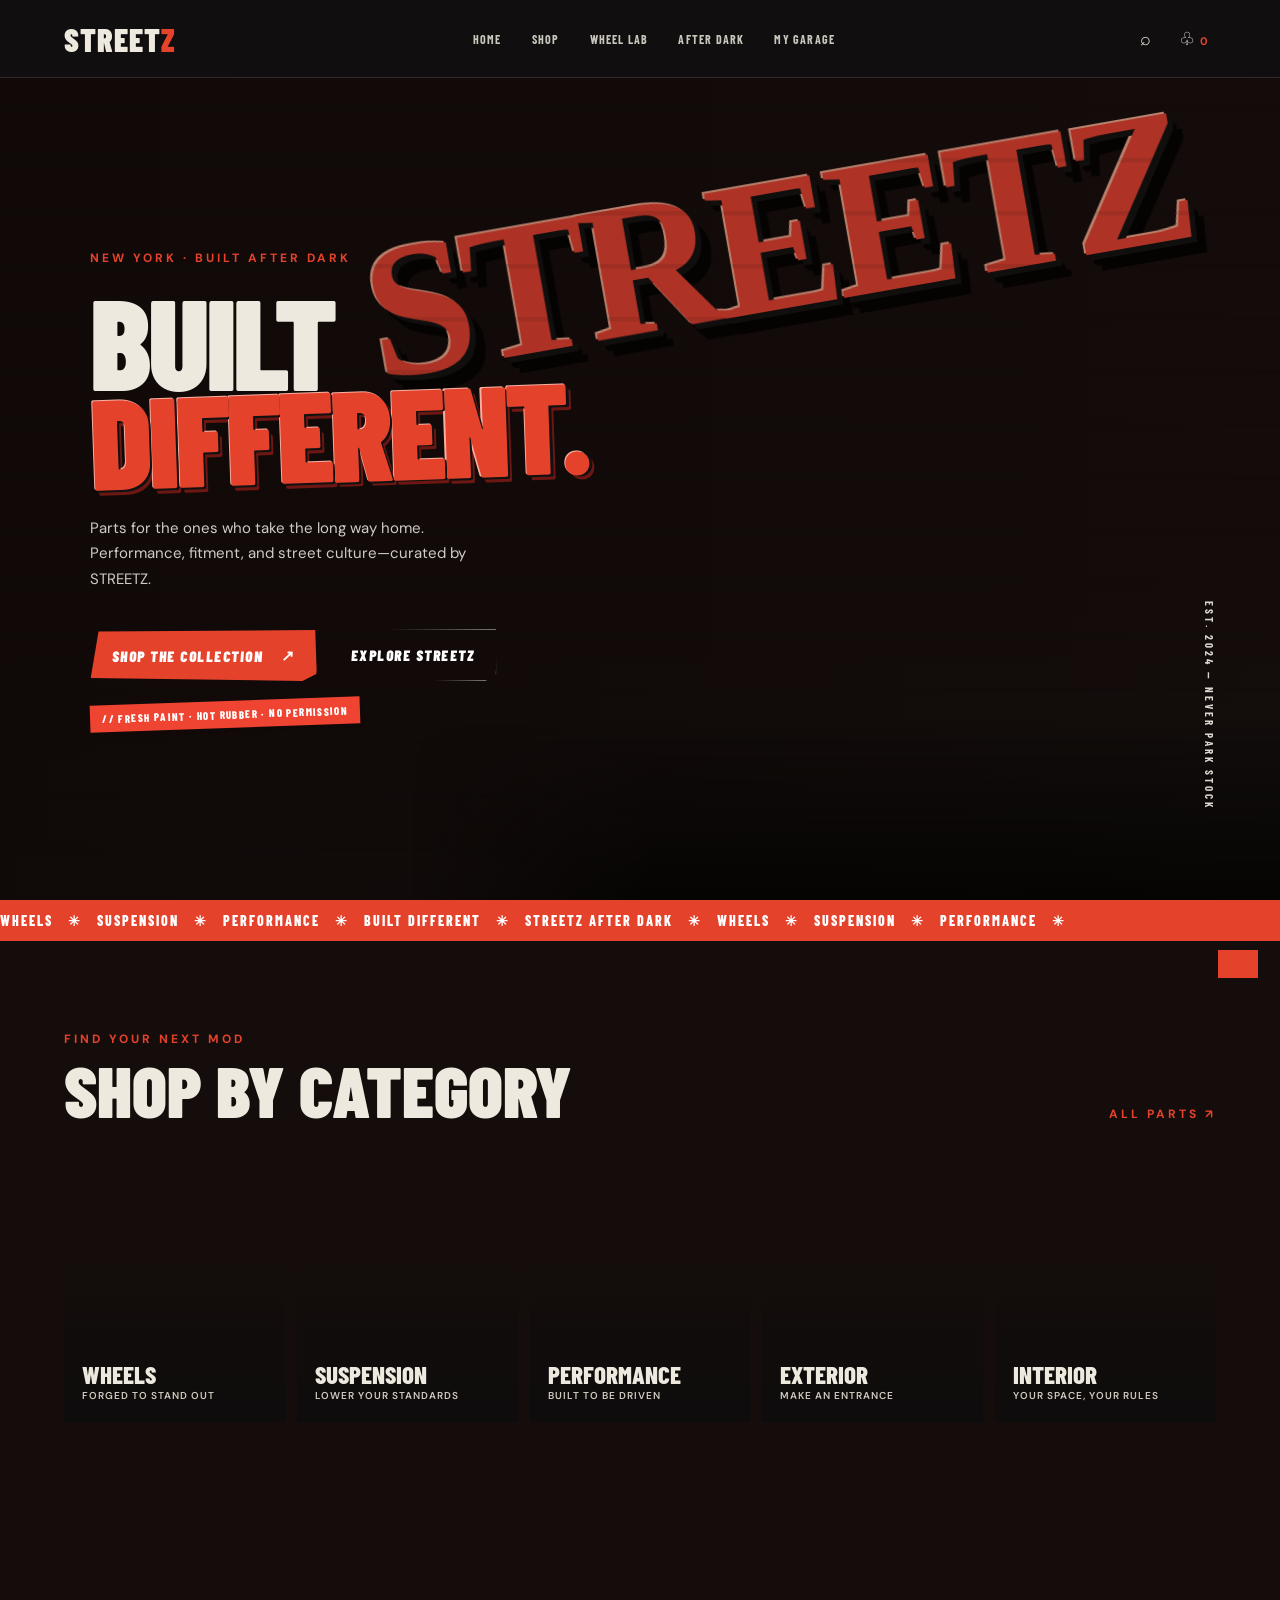
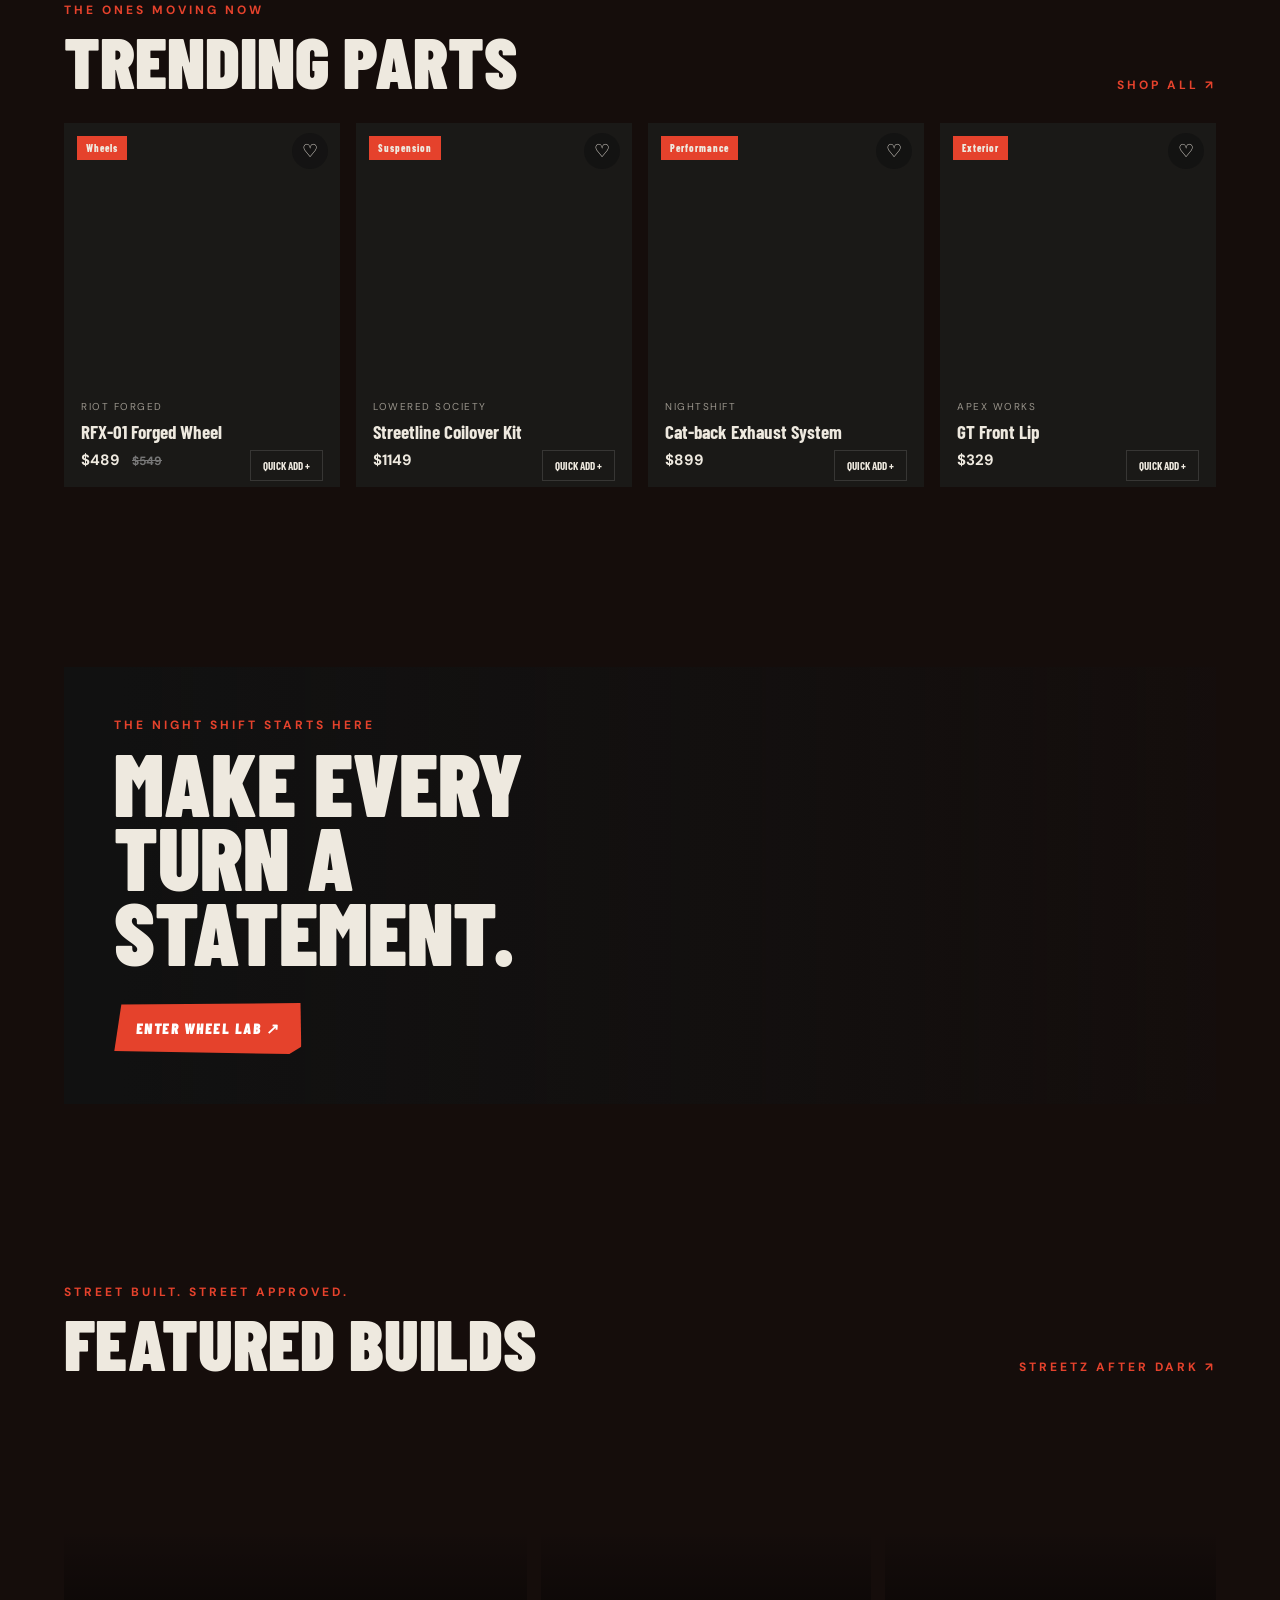
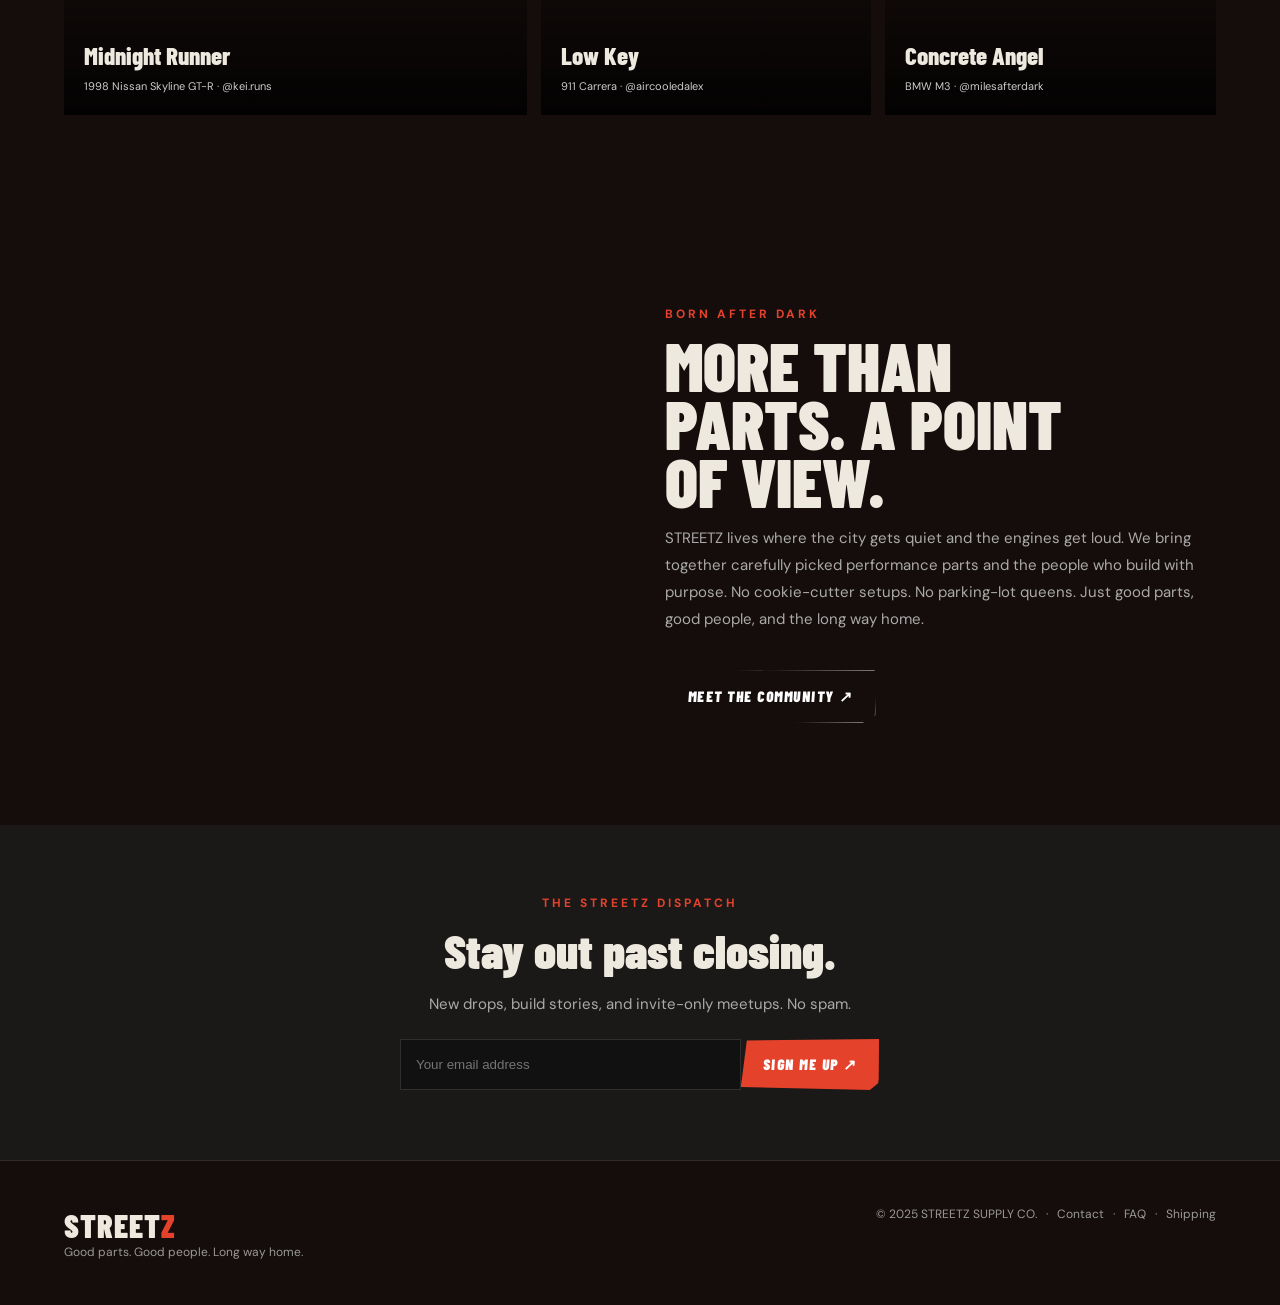
==== commit e2d3f28a: "Rebuild STREETZ with graffiti alley and rim configurator" ====
--- a/streetz.html
+++ b/streetz.html
@@ -5,18 +5,18 @@
 <title>STREETZ — Built different.</title>
 <link rel="preconnect" href="https://fonts.googleapis.com"><link rel="preconnect" href="https://fonts.gstatic.com" crossorigin><link href="https://fonts.googleapis.com/css2?family=Barlow+Condensed:wght@500;600;700;800;900&family=DM+Sans:wght@400;500;600;700&display=swap" rel="stylesheet">
 <style>
-:root{--bg:#11100f;--panel:#1a1917;--cream:#eee9df;--muted:#99948b;--red:#e5422c;--line:#ffffff20;--max:1380px}*{box-sizing:border-box}html{scroll-behavior:smooth}body{margin:0;background:var(--bg);color:var(--cream);font:15px 'DM Sans',sans-serif}button,a{font:inherit;color:inherit}a{text-decoration:none}button{cursor:pointer}header{height:78px;display:flex;align-items:center;justify-content:space-between;padding:0 max(5vw,24px);border-bottom:1px solid var(--line);position:sticky;top:0;background:#11100fee;backdrop-filter:blur(14px);z-index:5}.logo{font:900 32px 'Barlow Condensed';letter-spacing:1px}.logo span{color:var(--red)}nav{display:flex;gap:30px;align-items:center;text-transform:uppercase;font:700 12px 'Barlow Condensed';letter-spacing:1.2px;color:#cbc6bd}nav a:hover,.active{color:var(--red)}.actions{display:flex;gap:12px}.iconbtn{background:none;border:0;color:var(--cream);font-size:18px;padding:8px}.cartcount{color:var(--red);font:700 11px 'DM Sans'}.wrap{max-width:var(--max);margin:auto;padding:0 5vw}.hero{min-height:690px;height:calc(100vh - 78px);max-height:900px;position:relative;display:flex;align-items:center;overflow:hidden;background-color:#17110f;background-image:linear-gradient(90deg,#100d0cf0 0%,#100d0cbb 46%,#100d0c30 100%),linear-gradient(0deg,#11100f 0%,transparent 38%),repeating-linear-gradient(0deg,transparent 0 45px,#17100e 46px 50px),repeating-linear-gradient(90deg,#704638 0 94px,#30201c 95px 100px,#684337 101px 194px,#2d1d19 195px 200px);background-position:center;background-size:auto,auto,auto,200px 100px}.hero-car{position:absolute;right:0;bottom:0;width:68%;height:78%;background:linear-gradient(0deg,#11100f 0%,transparent 28%),url('https://images.unsplash.com/photo-1552519507-da3b142c6e3d?auto=format&fit=crop&w=1500&q=88') center/cover;mask-image:linear-gradient(90deg,transparent 0,#000 28%);opacity:.82;filter:contrast(1.12) saturate(.72);pointer-events:none}.hero:before{content:"STREETZ";position:absolute;right:8%;top:13%;font:900 clamp(95px,16vw,220px)/.8 'Barlow Condensed';letter-spacing:-8px;color:#ec3c2e;opacity:.45;transform:rotate(-10deg) skew(-8deg);text-shadow:5px 6px 0 #111,-2px -2px 0 #ffb398,0 0 15px #f44;filter:drop-shadow(10px 14px 2px #0009);pointer-events:none}.hero:after{content:"";position:absolute;inset:0;background-image:url("data:image/svg+xml,%3Csvg viewBox='0 0 180 180' xmlns='http://www.w3.org/2000/svg'%3E%3Cfilter id='n'%3E%3CfeTurbulence type='fractalNoise' baseFrequency='.8' numOctaves='3' stitchTiles='stitch'/%3E%3C/filter%3E%3Crect width='100%25' height='100%25' filter='url(%23n)' opacity='.13'/%3E%3C/svg%3E");opacity:.16;pointer-events:none}.hero h1 em{font-style:normal;color:var(--red);display:block;text-shadow:2px 2px #111,-1px -1px #f6b0a3,4px 5px 0 #6c1713;transform:rotate(-2deg);transform-origin:left center}.hero-copy:after{content:"// FRESH PAINT · HOT RUBBER · NO PERMISSION";display:inline-block;background:var(--red);color:#fff;padding:7px 12px;font:800 11px 'Barlow Condensed';letter-spacing:1.4px;transform:rotate(-2deg);box-shadow:3px 4px 0 #111}.hero-copy{position:relative;z-index:1;max-width:680px;margin-left:max(7vw,32px)}.eyebrow{font:700 12px 'DM Sans';letter-spacing:3px;color:var(--red);text-transform:uppercase}.hero h1{font:900 clamp(68px,10vw,150px)/.78 'Barlow Condensed';letter-spacing:-4px;text-transform:uppercase;margin:25px 0}.hero h1 em{font-style:normal;color:var(--red);display:block}.hero p{max-width:410px;color:#d0ccc4;line-height:1.7}.btn{display:inline-flex;align-items:center;gap:18px;background:var(--red);color:white;padding:16px 22px;text-transform:uppercase;font:800 13px 'Barlow Condensed';letter-spacing:1.3px;border:0;margin:22px 10px 0 0;transition:.2s}.btn:hover{background:#ff563d;transform:translateY(-2px)}.btn.ghost{background:transparent;border:1px solid #ffffff70}.side-stamp{position:absolute;right:5vw;bottom:90px;z-index:1;writing-mode:vertical-rl;font:700 11px 'Barlow Condensed';letter-spacing:3px;color:#ddd8ce}.ticker{background:var(--red);color:white;overflow:hidden;white-space:nowrap;padding:12px 0;font:800 14px 'Barlow Condensed';letter-spacing:2px}.ticker div{animation:move 30s linear infinite}@keyframes move{to{transform:translateX(-45%)}}section{padding:90px 0}.section-head{display:flex;justify-content:space-between;align-items:end;margin-bottom:30px}.section-head h2{font:900 clamp(42px,6vw,72px)/.9 'Barlow Condensed';text-transform:uppercase;margin:10px 0 0}.section-head p{color:var(--muted);max-width:400px;line-height:1.6}.cats{display:grid;grid-template-columns:repeat(5,1fr);gap:12px}.cat{height:270px;position:relative;overflow:hidden;background-size:cover;background-position:center;cursor:pointer}.cat:after{content:"";position:absolute;inset:0;background:linear-gradient(0deg,#0d0c0cef,transparent 70%)}.cat:hover{outline:2px solid var(--red)}.cat b{position:absolute;z-index:1;bottom:20px;left:18px;font:800 25px 'Barlow Condensed';text-transform:uppercase}.cat small{display:block;color:#d0c9bf;font:600 10px 'DM Sans';letter-spacing:1px}.products{display:grid;grid-template-columns:repeat(4,1fr);gap:16px}.product{background:var(--panel);position:relative}.prodimg{height:260px;background-size:cover;background-position:center;position:relative}.tag{position:absolute;top:13px;left:13px;background:var(--red);padding:6px 9px;font:800 10px 'Barlow Condensed';letter-spacing:1px}.wish{position:absolute;right:12px;top:10px;background:#111a;border:0;border-radius:50%;width:36px;height:36px;font-size:18px}.pinfo{padding:17px}.brand{color:var(--muted);font-size:10px;text-transform:uppercase;letter-spacing:1.5px}.pinfo h3{font:700 19px 'Barlow Condensed';margin:7px 0}.price{font-weight:700}.price del{color:#777;margin-left:8px;font-size:12px}.add{float:right;border:1px solid var(--line);background:none;color:var(--cream);padding:8px 12px;font:700 11px 'Barlow Condensed';text-transform:uppercase}.add:hover{border-color:var(--red)}.banner{background:linear-gradient(90deg,#111 5%,#1119 60%,#1113),url('https://images.unsplash.com/photo-1503376780353-7e6692767b70?auto=format&fit=crop&w=1800&q=85') center/cover;min-height:380px;display:flex;align-items:center;padding:50px}.banner h2{font:900 clamp(45px,7vw,88px)/.85 'Barlow Condensed';max-width:540px;text-transform:uppercase;margin:12px 0}.build-grid{display:grid;grid-template-columns:1.4fr 1fr 1fr;gap:14px}.build{min-height:310px;position:relative;background-size:cover;background-position:center}.build:after{content:"";position:absolute;inset:40% 0 0;background:linear-gradient(transparent,#000d)}.build div{position:absolute;z-index:1;bottom:20px;left:20px}.build h3{font:800 25px 'Barlow Condensed';margin:0 0 5px}.build span{font-size:11px;color:#ccc}.story{display:grid;grid-template-columns:1fr 1fr;gap:50px;align-items:center}.storyimg{height:440px;background:url('https://images.unsplash.com/photo-1492144534655-ae79c964c9d7?auto=format&fit=crop&w=1200&q=85') center/cover}.story h2{font:900 68px/.85 'Barlow Condensed';margin:15px 0;text-transform:uppercase}.story p{line-height:1.8;color:#aaa}.newsletter{background:#1a1917;text-align:center;padding:70px 20px}.newsletter h2{font:900 48px 'Barlow Condensed';margin:10px}.newsletter form{display:flex;max-width:480px;margin:25px auto 0}.newsletter input{flex:1;background:#111;border:1px solid var(--line);padding:15px;color:white}.newsletter .btn{margin:0}footer{padding:45px 5vw;display:flex;justify-content:space-between;border-top:1px solid var(--line);color:#999;font-size:12px}footer strong{color:var(--cream)}.page{display:none;min-height:70vh}.page.show{display:block}.shopbar{display:flex;gap:12px;margin:24px 0}.shopbar input,.shopbar select{background:var(--panel);border:1px solid var(--line);color:white;padding:12px}.shopbar input{flex:1}.garage-card,.config{background:var(--panel);padding:32px;margin:26px 0}.configgrid{display:grid;grid-template-columns:1.3fr 1fr;gap:30px}.wheel{height:430px;aspect-ratio:1;background:radial-gradient(ellipse at 48% 45%,#3e3832,#191715 52%,#080808 73%);border:1px solid #ffffff12;border-radius:50%;max-width:430px;margin:auto;display:grid;place-items:center;box-shadow:inset 0 0 48px #000,0 22px 50px #0009;cursor:grab;touch-action:none;overflow:hidden}.wheel:active{cursor:grabbing}.wheel svg{width:92%;height:92%;filter:drop-shadow(0 9px 8px #000b)}.wheel.gold svg{--metal:#d09a48;--light:#ffe2a0;--dark:#654017}.wheel.bronze svg{--metal:#9c5838;--light:#d79a70;--dark:#462719}.wheel.silver svg{--metal:#b8bec3;--light:#f4f6f5;--dark:#4b5155}.wheel.black svg{--metal:#353738;--light:#9da1a2;--dark:#090a0a}.wheel-hint{color:#9a9389;font:700 10px 'DM Sans';letter-spacing:1.5px;text-transform:uppercase;text-align:center;margin-top:10px}.control{margin:20px 0}.control label{display:block;color:var(--muted);font-size:11px;text-transform:uppercase;letter-spacing:1px;margin-bottom:9px}.control select,.control input{width:100%;padding:13px;background:#111;border:1px solid var(--line);color:white}.cartrow{display:grid;grid-template-columns:70px 1fr auto;gap:16px;padding:18px 0;border-bottom:1px solid var(--line);align-items:center}.cartthumb{height:65px;background-size:cover;background-position:center}.toast{position:fixed;bottom:22px;right:22px;background:var(--red);padding:14px 20px;z-index:9;transform:translateY(100px);transition:.3s}.toast.on{transform:none}.empty{color:var(--muted);padding:40px 0}@media(max-width:850px){nav{gap:12px}.products{grid-template-columns:repeat(2,1fr)}.cats{grid-template-columns:repeat(2,1fr)}.cat:last-child{display:none}.build-grid{grid-template-columns:1fr 1fr}.story,.configgrid{grid-template-columns:1fr}.hero{min-height:650px}.side-stamp{display:none}}@media(max-width:560px){header{height:65px}.logo{font-size:27px}nav{display:none}.hero h1{letter-spacing:-2px}.hero-copy{margin:0 24px}.hero{height:75vh;min-height:580px}.section-head{display:block}.section-head p{margin-top:16px}.products{gap:9px}.prodimg{height:180px}.pinfo{padding:12px}.build-grid{grid-template-columns:1fr}.build{min-height:280px}section{padding:60px 0}.banner{padding:28px;min-height:330px}.storyimg{height:280px}footer{display:block;line-height:2}}
-</style></head><body>
+:root{--bg:#11100f;--panel:#1a1917;--cream:#eee9df;--muted:#99948b;--red:#e5422c;--line:#ffffff20;--max:1380px}*{box-sizing:border-box}html{scroll-behavior:smooth}body{margin:0;background:#150d0b url('streetz-assets/brick-graffiti.jpg') center top/cover fixed;color:var(--cream);font:15px 'DM Sans',sans-serif}button,a{font:inherit;color:inherit}a{text-decoration:none}button{cursor:pointer}header{height:78px;display:flex;align-items:center;justify-content:space-between;padding:0 max(5vw,24px);border-bottom:1px solid var(--line);position:sticky;top:0;background:#11100fee;backdrop-filter:blur(14px);z-index:5}.logo{font:900 32px 'Barlow Condensed';letter-spacing:1px}.logo span{color:var(--red)}nav{display:flex;gap:30px;align-items:center;text-transform:uppercase;font:700 12px 'Barlow Condensed';letter-spacing:1.2px;color:#cbc6bd}nav a:hover,.active{color:var(--red)}.actions{display:flex;gap:12px}.iconbtn{background:none;border:0;color:var(--cream);font-size:18px;padding:8px}.cartcount{color:var(--red);font:700 11px 'DM Sans'}.wrap{max-width:var(--max);margin:auto;padding:0 5vw}.hero{min-height:690px;height:calc(100vh - 78px);max-height:900px;position:relative;display:flex;align-items:center;overflow:hidden;background:linear-gradient(90deg,#100908ee 0%,#100908bc 42%,#10090840 100%),linear-gradient(0deg,#11100f 0%,transparent 35%),url('streetz-assets/brick-graffiti.jpg') center/cover}.hero-car{position:absolute;right:0;bottom:0;width:68%;height:78%;background:linear-gradient(0deg,#11100f 0%,transparent 28%),url('streetz-assets/alley-car.jpg') center/cover;mask-image:linear-gradient(90deg,transparent 0,#000 28%);opacity:.82;filter:contrast(1.12) saturate(.78);pointer-events:none}.hero:before{content:'STREETZ';position:absolute;right:7%;top:11%;font:900 clamp(90px,15vw,205px)/.8 'Permanent Marker';letter-spacing:-8px;color:#f04432;opacity:.7;transform:rotate(-10deg);text-shadow:5px 6px 0 #111,-2px -2px 0 #ffb398;filter:drop-shadow(8px 12px #000);pointer-events:none}.hero:after{content:'';position:absolute;inset:0;background:repeating-linear-gradient(0deg,transparent 0 48px,#08060575 49px 53px),url('streetz-assets/brick-graffiti.jpg') center/cover;opacity:.18;mix-blend-mode:multiply;pointer-events:none}.hero h1 em{font-style:normal;color:var(--red);display:block;text-shadow:2px 2px #111,-1px -1px #f6b0a3,4px 5px 0 #6c1713;transform:rotate(-2deg);transform-origin:left center}.hero-copy:after{content:"// FRESH PAINT · HOT RUBBER · NO PERMISSION";display:inline-block;background:var(--red);color:#fff;padding:7px 12px;font:800 11px 'Barlow Condensed';letter-spacing:1.4px;transform:rotate(-2deg);box-shadow:3px 4px 0 #111}.hero-copy{position:relative;z-index:1;max-width:680px;margin-left:max(7vw,32px)}.eyebrow{font:700 12px 'DM Sans';letter-spacing:3px;color:var(--red);text-transform:uppercase}.hero h1{font:900 clamp(68px,10vw,150px)/.78 'Barlow Condensed';letter-spacing:-4px;text-transform:uppercase;margin:25px 0}.hero h1 em{font-style:normal;color:var(--red);display:block}.hero p{max-width:410px;color:#d0ccc4;line-height:1.7}.btn{display:inline-flex;align-items:center;gap:18px;background:var(--red);color:white;padding:16px 22px;text-transform:uppercase;font:900 15px 'Barlow Condensed';letter-spacing:1.5px;border:0;margin:22px 10px 0 0;transition:.2s;clip-path:polygon(3% 3%,98% 0,100% 86%,94% 100%,1% 94%);transform:skew(-4deg);box-shadow:4px 5px #100908}.btn:hover{background:#ff563d;transform:translateY(-2px)}.btn.ghost{background:transparent;border:1px solid #ffffff70}.side-stamp{position:absolute;right:5vw;bottom:90px;z-index:1;writing-mode:vertical-rl;font:700 11px 'Barlow Condensed';letter-spacing:3px;color:#ddd8ce}.ticker{background:var(--red);color:white;overflow:hidden;white-space:nowrap;padding:12px 0;font:800 14px 'Barlow Condensed';letter-spacing:2px}.ticker div{animation:move 30s linear infinite}@keyframes move{to{transform:translateX(-45%)}}section{padding:90px 0}.section-head{display:flex;justify-content:space-between;align-items:end;margin-bottom:30px}.section-head h2{font:900 clamp(42px,6vw,72px)/.9 'Barlow Condensed';text-transform:uppercase;margin:10px 0 0}.section-head p{color:var(--muted);max-width:400px;line-height:1.6}.cats{display:grid;grid-template-columns:repeat(5,1fr);gap:12px}.cat{height:270px;position:relative;overflow:hidden;background-size:cover;background-position:center;cursor:pointer}.cat:after{content:"";position:absolute;inset:0;background:linear-gradient(0deg,#0d0c0cef,transparent 70%)}.cat:hover{outline:2px solid var(--red)}.cat b{position:absolute;z-index:1;bottom:20px;left:18px;font:800 25px 'Barlow Condensed';text-transform:uppercase}.cat small{display:block;color:#d0c9bf;font:600 10px 'DM Sans';letter-spacing:1px}.products{display:grid;grid-template-columns:repeat(4,1fr);gap:16px}.product{background:var(--panel);position:relative}.prodimg{height:260px;background-size:cover;background-position:center;position:relative}.tag{position:absolute;top:13px;left:13px;background:var(--red);padding:6px 9px;font:800 10px 'Barlow Condensed';letter-spacing:1px}.wish{position:absolute;right:12px;top:10px;background:#111a;border:0;border-radius:50%;width:36px;height:36px;font-size:18px}.pinfo{padding:17px}.brand{color:var(--muted);font-size:10px;text-transform:uppercase;letter-spacing:1.5px}.pinfo h3{font:700 19px 'Barlow Condensed';margin:7px 0}.price{font-weight:700}.price del{color:#777;margin-left:8px;font-size:12px}.add{float:right;border:1px solid var(--line);background:none;color:var(--cream);padding:8px 12px;font:700 11px 'Barlow Condensed';text-transform:uppercase}.add:hover{border-color:var(--red)}.banner{background:linear-gradient(90deg,#111 5%,#1119 60%,#1113),url('https://images.unsplash.com/photo-1503376780353-7e6692767b70?auto=format&fit=crop&w=1800&q=85') center/cover;min-height:380px;display:flex;align-items:center;padding:50px}.banner h2{font:900 clamp(45px,7vw,88px)/.85 'Barlow Condensed';max-width:540px;text-transform:uppercase;margin:12px 0}.build-grid{display:grid;grid-template-columns:1.4fr 1fr 1fr;gap:14px}.build{min-height:310px;position:relative;background-size:cover;background-position:center}.build:after{content:"";position:absolute;inset:40% 0 0;background:linear-gradient(transparent,#000d)}.build div{position:absolute;z-index:1;bottom:20px;left:20px}.build h3{font:800 25px 'Barlow Condensed';margin:0 0 5px}.build span{font-size:11px;color:#ccc}.story{display:grid;grid-template-columns:1fr 1fr;gap:50px;align-items:center}.storyimg{height:440px;background:url('https://images.unsplash.com/photo-1492144534655-ae79c964c9d7?auto=format&fit=crop&w=1200&q=85') center/cover}.story h2{font:900 68px/.85 'Barlow Condensed';margin:15px 0;text-transform:uppercase}.story p{line-height:1.8;color:#aaa}.newsletter{background:#1a1917;text-align:center;padding:70px 20px}.newsletter h2{font:900 48px 'Barlow Condensed';margin:10px}.newsletter form{display:flex;max-width:480px;margin:25px auto 0}.newsletter input{flex:1;background:#111;border:1px solid var(--line);padding:15px;color:white}.newsletter .btn{margin:0}footer{padding:45px 5vw;display:flex;justify-content:space-between;border-top:1px solid var(--line);color:#999;font-size:12px}footer strong{color:var(--cream)}.page{display:none;min-height:70vh}.page.show{display:block}.shopbar{display:flex;gap:12px;margin:24px 0}.shopbar input,.shopbar select{background:var(--panel);border:1px solid var(--line);color:white;padding:12px}.shopbar input{flex:1}.garage-card,.config{background:var(--panel);padding:32px;margin:26px 0}.configgrid{display:grid;grid-template-columns:1.3fr 1fr;gap:30px}.wheel{height:430px;aspect-ratio:1;background:radial-gradient(ellipse at 48% 45%,#3e3832,#191715 52%,#080808 73%);border:1px solid #ffffff12;border-radius:50%;max-width:430px;margin:auto;display:grid;place-items:center;box-shadow:inset 0 0 48px #000,0 22px 50px #0009;cursor:grab;touch-action:none;overflow:hidden}.wheel:active{cursor:grabbing}.wheel svg{width:92%;height:92%;filter:drop-shadow(0 9px 8px #000b)}.wheel.gold svg{--metal:#d09a48;--light:#ffe2a0;--dark:#654017}.wheel.bronze svg{--metal:#9c5838;--light:#d79a70;--dark:#462719}.wheel.silver svg{--metal:#b8bec3;--light:#f4f6f5;--dark:#4b5155}.wheel.black svg{--metal:#353738;--light:#9da1a2;--dark:#090a0a}.wheel-hint{color:#9a9389;font:700 10px 'DM Sans';letter-spacing:1.5px;text-transform:uppercase;text-align:center;margin-top:10px}.control{margin:20px 0}.control label{display:block;color:var(--muted);font-size:11px;text-transform:uppercase;letter-spacing:1px;margin-bottom:9px}.control select,.control input{width:100%;padding:13px;background:#111;border:1px solid var(--line);color:white}.cartrow{display:grid;grid-template-columns:70px 1fr auto;gap:16px;padding:18px 0;border-bottom:1px solid var(--line);align-items:center}.cartthumb{height:65px;background-size:cover;background-position:center}.toast{position:fixed;bottom:22px;right:22px;background:var(--red);padding:14px 20px;z-index:9;transform:translateY(100px);transition:.3s}.toast.on{transform:none}.empty{color:var(--muted);padding:40px 0}@media(max-width:850px){nav{gap:12px}.products{grid-template-columns:repeat(2,1fr)}.cats{grid-template-columns:repeat(2,1fr)}.cat:last-child{display:none}.build-grid{grid-template-columns:1fr 1fr}.story,.configgrid{grid-template-columns:1fr}.hero{min-height:650px}.side-stamp{display:none}}@media(max-width:560px){header{height:65px}.logo{font-size:27px}nav{display:none}.hero h1{letter-spacing:-2px}.hero-copy{margin:0 24px}.hero{height:75vh;min-height:580px}.section-head{display:block}.section-head p{margin-top:16px}.products{gap:9px}.prodimg{height:180px}.pinfo{padding:12px}.build-grid{grid-template-columns:1fr}.build{min-height:280px}section{padding:60px 0}.banner{padding:28px;min-height:330px}.storyimg{height:280px}footer{display:block;line-height:2}}
+<style>.rim-styles{display:grid;grid-template-columns:repeat(3,1fr);gap:8px}.rim-choice{background:#201715;border:1px solid #ffffff35;text-align:center;padding:7px 4px;font:800 11px 'Barlow Condensed';text-transform:uppercase}.rim-choice:hover,.rim-choice.selected{border-color:#d9ff51;background:#3a2720;transform:translateY(-2px)}.rim-choice svg{width:60px;height:60px;display:block;margin:auto}.rim-finishes,.rim-sizes{display:flex;gap:10px;flex-wrap:wrap}.finish-chip{width:34px;height:34px;border-radius:50%;border:2px solid #fff8;box-shadow:0 2px 5px #000}.finish-chip.selected{outline:2px solid #d9ff51;outline-offset:3px}.rim-size{background:#211715;border:1px solid #fff5;padding:9px 13px;font:800 13px 'Barlow Condensed'}.rim-size.selected{background:#d9ff51;color:#16100d}.config{background:#180f0eeF;border:1px solid #ffffff35;box-shadow:8px 10px #080504}.hero-copy:after{content:'// FRESH PAINT · HOT RUBBER · NO PERMISSION';display:table;margin-top:20px;background:#f04432;color:white;padding:7px 12px;font:800 11px 'Barlow Condensed';letter-spacing:1.4px;transform:rotate(-2deg);box-shadow:3px 4px #100908}</style></style></head><body>
 <header><a class="logo" href="#home" onclick="showPage('home')">STREET<span>Z</span></a><nav><a href="#home" onclick="showPage('home')">Home</a><a href="#shop" onclick="showPage('shop')">Shop</a><a href="#wheel-lab" onclick="showPage('wheel-lab')">Wheel Lab</a><a href="#community" onclick="showPage('community')">After Dark</a><a href="#garage" onclick="showPage('garage')">My Garage</a></nav><div class="actions"><button class="iconbtn" aria-label="Search" onclick="showPage('shop');document.querySelector('#search').focus()">⌕</button><button class="iconbtn" aria-label="Cart" onclick="showPage('cart')">♧ <span class="cartcount" id="count">0</span></button></div></header>
 <main id="home" class="page show"><div class="hero"><div class="hero-car" aria-hidden="true"></div><div class="hero-copy"><div class="eyebrow">New York · Built after dark</div><h1>Built <em>different.</em></h1><p>Parts for the ones who take the long way home. Performance, fitment, and street culture—curated by STREETZ.</p><a class="btn" href="#shop" onclick="showPage('shop')">Shop the collection <span>↗</span></a><a class="btn ghost" href="#community" onclick="showPage('community')">Explore STREETZ</a></div><div class="side-stamp">EST. 2024 — NEVER PARK STOCK</div></div><div class="ticker"><div>WHEELS &nbsp; ✳ &nbsp; SUSPENSION &nbsp; ✳ &nbsp; PERFORMANCE &nbsp; ✳ &nbsp; BUILT DIFFERENT &nbsp; ✳ &nbsp; STREETZ AFTER DARK &nbsp; ✳ &nbsp; WHEELS &nbsp; ✳ &nbsp; SUSPENSION &nbsp; ✳ &nbsp; PERFORMANCE &nbsp; ✳ &nbsp;</div></div><div class="wrap"><section><div class="section-head"><div><div class="eyebrow">Find your next mod</div><h2>Shop by category</h2></div><a href="#shop" onclick="showPage('shop')" class="eyebrow">All parts ↗</a></div><div class="cats"><div class="cat" onclick="openCategory('Wheels')" style="background-image:url('https://images.unsplash.com/photo-1511919884226-fd3cad34687c?auto=format&fit=crop&w=700&q=80')"><b>Wheels<small>FORGED TO STAND OUT</small></b></div><div class="cat" onclick="openCategory('Suspension')" style="background-image:url('https://images.unsplash.com/photo-1504215680853-026ed2a45def?auto=format&fit=crop&w=700&q=80')"><b>Suspension<small>LOWER YOUR STANDARDS</small></b></div><div class="cat" onclick="openCategory('Performance')" style="background-image:url('https://images.unsplash.com/photo-1485291571150-772bcfc10da5?auto=format&fit=crop&w=700&q=80')"><b>Performance<small>BUILT TO BE DRIVEN</small></b></div><div class="cat" onclick="openCategory('Exterior')" style="background-image:url('https://images.unsplash.com/photo-1492144534655-ae79c964c9d7?auto=format&fit=crop&w=700&q=80')"><b>Exterior<small>MAKE AN ENTRANCE</small></b></div><div class="cat" onclick="openCategory('Interior')" style="background-image:url('https://images.unsplash.com/photo-1503738104958-7a4db7d1d2e8?auto=format&fit=crop&w=700&q=80')"><b>Interior<small>YOUR SPACE, YOUR RULES</small></b></div></div></section><section><div class="section-head"><div><div class="eyebrow">The ones moving now</div><h2>Trending parts</h2></div><a class="eyebrow" href="#shop" onclick="showPage('shop')">Shop all ↗</a></div><div class="products" id="featured"></div></section><section><div class="banner"><div><div class="eyebrow">The night shift starts here</div><h2>Make every turn a statement.</h2><a class="btn" href="#wheel-lab" onclick="showPage('wheel-lab')">Enter wheel lab ↗</a></div></div></section><section><div class="section-head"><div><div class="eyebrow">Street built. Street approved.</div><h2>Featured builds</h2></div><a class="eyebrow" href="#community" onclick="showPage('community')">Streetz after dark ↗</a></div><div class="build-grid"><div class="build" style="background-image:url('https://images.unsplash.com/photo-1552519507-da3b142c6e3d?auto=format&fit=crop&w=1000&q=85')"><div><h3>Midnight Runner</h3><span>1998 Nissan Skyline GT-R · @kei.runs</span></div></div><div class="build" style="background-image:url('https://images.unsplash.com/photo-1503376780353-7e6692767b70?auto=format&fit=crop&w=800&q=80')"><div><h3>Low Key</h3><span>911 Carrera · @aircooledalex</span></div></div><div class="build" style="background-image:url('https://images.unsplash.com/photo-1492144534655-ae79c964c9d7?auto=format&fit=crop&w=800&q=80')"><div><h3>Concrete Angel</h3><span>BMW M3 · @milesafterdark</span></div></div></div></section><section class="story"><div class="storyimg"></div><div><div class="eyebrow">Born after dark</div><h2>More than<br>parts. A point<br>of view.</h2><p>STREETZ lives where the city gets quiet and the engines get loud. We bring together carefully picked performance parts and the people who build with purpose. No cookie-cutter setups. No parking-lot queens. Just good parts, good people, and the long way home.</p><a class="btn ghost" href="#community" onclick="showPage('community')">Meet the community ↗</a></div></section></div><div class="newsletter"><div class="eyebrow">The STREETZ dispatch</div><h2>Stay out past closing.</h2><p style="color:#aaa">New drops, build stories, and invite-only meetups. No spam.</p><form onsubmit="event.preventDefault();toast('You’re on the list. See you after dark.');this.reset()"><input type="email" placeholder="Your email address" required><button class="btn">Sign me up ↗</button></form></div></main>
 <main id="shop" class="page"><div class="wrap"><section><div class="eyebrow">Parts with purpose</div><h1 class="section-head" style="font:900 72px 'Barlow Condensed';margin:12px 0">The shop</h1><div class="shopbar"><input id="search" placeholder="Search parts, brands, builds…" oninput="renderProducts()"><select id="category" onchange="renderProducts()"><option value="">All categories</option><option>Wheels</option><option>Suspension</option><option>Performance</option><option>Exterior</option><option>Interior</option></select><select id="sort" onchange="renderProducts()"><option value="featured">Featured</option><option value="low">Price: low to high</option><option value="high">Price: high to low</option></select></div><div id="shopproducts" class="products"></div></section></div></main>
-<main id="wheel-lab" class="page"><div class="wrap"><section><div class="eyebrow">Make it yours</div><h1 class="section-head" style="font:900 72px 'Barlow Condensed';margin:12px 0">Wheel lab</h1><div class="config"><div class="configgrid"><div><div id="wheel" class="wheel" aria-label="Interactive wheel preview"></div><div class="wheel-hint">Drag to spin · finish and style update live</div></div><div><div class="eyebrow">Your setup. Your rules.</div><h2 style="font:800 40px 'Barlow Condensed'">FORGED STREET SERIES</h2><p style="color:#aaa">A lightweight, deep-concave forged wheel with a split five-spoke profile. Rotate your view and dial in your finish.</p><div class="control"><label>Wheel design</label><select id="design" onchange="updateConfig()"><option>Street Series</option><option>Split 5 Forged</option><option>Mesh Classic</option></select></div><div class="control"><label>Finish</label><select id="finish" onchange="updateConfig()"><option value="black">Satin black</option><option value="silver">Brushed silver</option><option value="bronze">Burnt bronze</option><option value="gold">Street gold</option></select></div><div class="control"><label>Diameter</label><select id="size" onchange="updateConfig()"><option value="18">18 inch</option><option value="19">19 inch</option><option value="20">20 inch</option></select></div><h2 id="wheelprice">$489 <small style="color:#999;font-size:13px">/ wheel</small></h2><button class="btn" onclick="addConfigured()">Add set to cart ↗</button><button class="btn ghost" onclick="saveConfig()">♡ Save setup</button><p style="font-size:11px;color:#888">Visual preview only. Verify fitment with your installer before ordering.</p></div></div></div></section></div></main>
+<main id="wheel-lab" class="page"><div class="wrap"><section><div class="eyebrow">Make it yours</div><h1 class="section-head" style="font:900 72px 'Barlow Condensed';margin:12px 0">Wheel lab</h1><div class="config"><div class="configgrid"><div><div id="wheel" class="wheel" aria-label="Interactive wheel preview"></div><div class="wheel-hint">Drag to spin · finish and style update live</div></div><div><div class="eyebrow">Your setup. Your rules.</div><h2 id="config-title" style="font:900 43px 'Barlow Condensed';text-transform:uppercase;color:#f04432;text-shadow:2px 3px #000">FORGED STREET SERIES</h2><p style="color:#aaa">A lightweight, deep-concave forged wheel with a split five-spoke profile. Rotate your view and dial in your finish.</p><div class="control"><label>01 / Pick a rim design</label><div id="rim-styles" class="rim-styles"></div><select id="design" style="display:none" onchange="updateConfig()"><option>Five Star</option><option>Split Five</option><option>Mesh Classic</option><option>Six Spoke</option><option>Turbofan</option><option>Deep Dish</option></select></div><div class="control"><label>02 / Choose the finish</label><div id="rim-finishes" class="rim-finishes"></div><select id="finish" style="display:none" onchange="updateConfig()"><option value="black">Satin black</option><option value="silver">Brushed silver</option><option value="bronze">Burnt bronze</option><option value="gold">Street gold</option><option value="red">Candy red</option><option value="gunmetal">Gunmetal</option></select></div><div class="control"><label>03 / Wheel diameter</label><div id="rim-sizes" class="rim-sizes"></div><select id="size" style="display:none" onchange="updateConfig()"><option value="17">17 inch</option><option value="18">18 inch</option><option value="19" selected>19 inch</option><option value="20">20 inch</option><option value="21">21 inch</option></select></div><h2 id="wheelprice">$489 <small style="color:#999;font-size:13px">/ wheel</small></h2><button class="btn" onclick="addConfigured()">Add set to cart ↗</button><button class="btn ghost" onclick="saveConfig()">♡ Save setup</button><p style="font-size:11px;color:#888">Visual preview only. Verify fitment with your installer before ordering.</p></div></div></div></section></div></main>
 <main id="community" class="page"><div class="wrap"><section><div class="eyebrow">Streetz after dark</div><h1 class="section-head" style="font:900 72px 'Barlow Condensed';margin:12px 0">Built by the scene.</h1><p style="color:#aaa;max-width:550px">An open garage for the builds, makers, and midnight miles that make this culture ours.</p><div class="build-grid" style="margin-top:35px"><div class="build" style="background-image:url('https://images.unsplash.com/photo-1552519507-da3b142c6e3d?auto=format&fit=crop&w=1000&q=85')"><div><h3>Midnight Runner</h3><span>1998 Nissan Skyline GT-R · @kei.runs</span><br><button class="add" onclick="like(this)">♡ <span>128</span></button><button class="add" onclick="toast('Build saved to your list')">Save build</button></div></div><div class="build" style="background-image:url('https://images.unsplash.com/photo-1503376780353-7e6692767b70?auto=format&fit=crop&w=800&q=80')"><div><h3>Low Key</h3><span>2021 Porsche 911 · @aircooledalex</span><br><button class="add" onclick="like(this)">♡ <span>86</span></button></div></div><div class="build" style="background-image:url('https://images.unsplash.com/photo-1492144534655-ae79c964c9d7?auto=format&fit=crop&w=800&q=80')"><div><h3>Concrete Angel</h3><span>2018 BMW M3 · @milesafterdark</span><br><button class="add" onclick="like(this)">♡ <span>64</span></button></div></div></div><div class="garage-card"><div class="eyebrow">Monthly spotlight</div><h2 style="font:800 38px 'Barlow Condensed'">EVERY BUILD HAS A STORY.</h2><p style="color:#aaa">Show us what you’re working on. Tag <strong>@streetzafterdark</strong> to get featured in the next dispatch.</p></div></section></div></main>
 <main id="garage" class="page"><div class="wrap"><section><div class="eyebrow">Your build starts here</div><h1 class="section-head" style="font:900 72px 'Barlow Condensed';margin:12px 0">My garage</h1><p style="color:#aaa">Save your ride and keep your next upgrades in one place.</p><div class="garage-card"><h2 style="font:800 32px 'Barlow Condensed'">ADD YOUR RIDE</h2><div class="shopbar"><select id="make"><option>Choose make</option><option>Nissan</option><option>BMW</option><option>Honda</option><option>Toyota</option><option>Volkswagen</option></select><input id="model" placeholder="Model"><select id="year"><option>Year</option><option>2025</option><option>2024</option><option>2023</option><option>2020</option><option>2018</option><option>1998</option></select><button class="btn" style="margin:0" onclick="saveCar()">Save vehicle ↗</button></div><div id="savedcar" style="color:#aaa"></div></div><p class="eyebrow">Wheel Lab presets and saved parts work locally in this browser.</p></section></div></main>
 <main id="cart" class="page"><div class="wrap"><section><div class="eyebrow">Your next mod</div><h1 class="section-head" style="font:900 72px 'Barlow Condensed';margin:12px 0">Your cart</h1><div id="cartitems"></div><div id="carttotal" style="text-align:right"></div></section></div></main>
 <footer><div><strong class="logo">STREET<span style="color:var(--red)">Z</span></strong><div>Good parts. Good people. Long way home.</div></div><div>© 2025 STREETZ SUPPLY CO. &nbsp; · &nbsp; <a href="#home" onclick="showPage('home')">Contact</a> &nbsp; · &nbsp; FAQ &nbsp; · &nbsp; Shipping</div></footer><div class="toast" id="toast"></div>
 <script>
 const products=[{name:'RFX-01 Forged Wheel',brand:'Riot Forged',category:'Wheels',price:489,old:549,img:'photo-1511919884226-fd3cad34687c'},{name:'Streetline Coilover Kit',brand:'Lowered Society',category:'Suspension',price:1149,img:'photo-1504215680853-026ed2a45def'},{name:'Cat-back Exhaust System',brand:'Nightshift',category:'Performance',price:899,img:'photo-1485291571150-772bcfc10da5'},{name:'GT Front Lip',brand:'Apex Works',category:'Exterior',price:329,img:'photo-1492144534655-ae79c964c9d7'},{name:'Mesh Classic 19”',brand:'Riot Forged',category:'Wheels',price:525,img:'photo-1503376780353-7e6692767b70'},{name:'Short-throw Shifter',brand:'Shift Dept.',category:'Interior',price:189,img:'photo-1503738104958-7a4db7d1d2e8'},{name:'Cold Air Intake',brand:'Nightshift',category:'Performance',price:279,img:'photo-1552519507-da3b142c6e3d'},{name:'StreetSpec Spring Set',brand:'Lowered Society',category:'Suspension',price:399,img:'photo-1492144534655-ae79c964c9d7'}];let cart=JSON.parse(localStorage.getItem('streetzCart')||'[]');let rotation=0;
-function image(id,w=700){return `https://images.unsplash.com/${id}?auto=format&fit=crop&w=${w}&q=80`}function card(p){return `<article class="product"><div class="prodimg" style="background-image:url('${image(p.img)}')"><span class="tag">${p.category}</span><button class="wish" onclick="this.textContent=this.textContent==='♡'?'♥':'♡'">♡</button></div><div class="pinfo"><div class="brand">${p.brand}</div><h3>${p.name}</h3><span class="price">$${p.price}${p.old?` <del>$${p.old}</del>`:''}</span><button class="add" onclick="addToCart('${p.name}')">Quick add +</button></div></article>`}function renderProducts(){let q=(document.querySelector('#search')?.value||'').toLowerCase(),c=document.querySelector('#category')?.value||'',sort=document.querySelector('#sort')?.value||'featured';let list=products.filter(p=>(!q||`${p.name} ${p.brand} ${p.category}`.toLowerCase().includes(q))&&(!c||p.category===c));if(sort==='low')list.sort((a,b)=>a.price-b.price);if(sort==='high')list.sort((a,b)=>b.price-a.price);document.querySelector('#shopproducts').innerHTML=list.length?list.map(card).join(''):'<div class="empty">No parts found. Try another search.</div>'}function showPage(id){document.querySelectorAll('.page').forEach(p=>p.classList.remove('show'));document.getElementById(id)?.classList.add('show');if(id==='shop')renderProducts();if(id==='cart')renderCart();window.scrollTo(0,0)}function openCategory(c){showPage('shop');document.querySelector('#category').value=c;renderProducts()}function save(){localStorage.setItem('streetzCart',JSON.stringify(cart));document.querySelector('#count').textContent=cart.reduce((n,p)=>n+p.qty,0)}function addToCart(name,price){let p=products.find(x=>x.name===name)||{name,price:price||489,img:'photo-1511919884226-fd3cad34687c'};let item=cart.find(x=>x.name===name);item?item.qty++:cart.push({...p,qty:1});save();toast(`${name} added to your cart`)}function renderCart(){let el=document.querySelector('#cartitems');el.innerHTML=cart.length?cart.map((p,i)=>`<div class="cartrow"><div class="cartthumb" style="background-image:url('${image(p.img||products[0].img,180)}')"></div><div><strong>${p.name}</strong><div style="color:#999;font-size:12px">$${p.price} each · <button class="iconbtn" onclick="changeQty(${i},-1)">−</button> ${p.qty} <button class="iconbtn" onclick="changeQty(${i},1)">+</button></div></div><strong>$${p.price*p.qty}</strong></div>`).join(''):'<div class="empty">Your cart is taking a night off. <a href="#shop" onclick="showPage(\'shop\')" style="color:var(--red)">Find your next mod ↗</a></div>';let total=cart.reduce((n,p)=>n+p.price*p.qty,0);document.querySelector('#carttotal').innerHTML=cart.length?`<p>Subtotal <strong>$${total.toLocaleString()}</strong></p><p style="color:#999;font-size:12px">Shipping and taxes calculated at checkout.</p><button class="btn" onclick="toast('Checkout demo — no payment is processed')">Continue to checkout ↗</button>`:''}function changeQty(i,n){cart[i].qty+=n;if(cart[i].qty<1)cart.splice(i,1);save();renderCart()}function toast(m){let el=document.querySelector('#toast');el.textContent=m;el.classList.add('on');setTimeout(()=>el.classList.remove('on'),2300)}function buildWheel(){let f=document.querySelector('#finish').value,style=document.querySelector('#design').selectedIndex,spokes=style===1?10:style===2?16:5,wheel=document.querySelector('#wheel');wheel.className='wheel '+f;let blades='';for(let i=0;i<spokes;i++){let a=i*360/spokes,mid=a+180/spokes;blades+=`<g transform="rotate(${a} 200 200)"><path d="M194 194 L${194+Math.cos(mid*Math.PI/180)*60} ${194+Math.sin(mid*Math.PI/180)*60} Q${200+Math.cos(mid*Math.PI/180)*115} ${200+Math.sin(mid*Math.PI/180)*115} ${200+Math.cos(mid*Math.PI/180)*150} ${200+Math.sin(mid*Math.PI/180)*150} L${206+Math.cos(mid*Math.PI/180)*145} ${206+Math.sin(mid*Math.PI/180)*145} Q${205+Math.cos(mid*Math.PI/180)*100} ${205+Math.sin(mid*Math.PI/180)*100} 206 206Z" fill="url(#metal)" stroke="var(--dark)" stroke-width="3"/></g>`}let bolts='';for(let i=0;i<10;i++){let a=i*36*Math.PI/180,x=200+Math.cos(a)*109,y=200+Math.sin(a)*109;bolts+=`<circle cx="${x}" cy="${y}" r="4" fill="#111" stroke="var(--light)" stroke-width="2"/>`}wheel.innerHTML=`<svg viewBox="0 0 400 400" role="img" aria-label="Custom alloy wheel"><defs><linearGradient id="metal" x1="0" y1="0" x2="1" y2="1"><stop stop-color="var(--light)"/><stop offset=".48" stop-color="var(--metal)"/><stop offset="1" stop-color="var(--dark)"/></linearGradient><radialGradient id="barrel"><stop stop-color="#090a0b" offset=".52"/><stop stop-color="#46494b" offset=".76"/><stop stop-color="#08090a" offset=".9"/><stop stop-color="var(--metal)" offset=".94"/><stop stop-color="#171819"/></radialGradient></defs><circle cx="200" cy="200" r="190" fill="#080909" stroke="#aaa" stroke-width="3"/><circle cx="200" cy="200" r="177" fill="url(#barrel)" stroke="var(--light)" stroke-width="8"/><circle cx="200" cy="200" r="151" fill="#121415" stroke="#111" stroke-width="4"/>${blades}<circle cx="200" cy="200" r="64" fill="url(#metal)" stroke="var(--dark)" stroke-width="5"/>${bolts}<circle cx="200" cy="200" r="37" fill="#111314" stroke="var(--light)" stroke-width="4"/><circle cx="200" cy="200" r="23" fill="#272a2b" stroke="var(--metal)" stroke-width="3"/><text x="200" y="205" text-anchor="middle" fill="#eee" font-size="9" font-family="Arial" letter-spacing="2">STREETZ</text></svg>`}function updateConfig(){buildWheel();let s=+document.querySelector('#size').value;document.querySelector('#wheelprice').innerHTML=`$${489+(s-18)*35} <small style="color:#999;font-size:13px">/ wheel · set of 4 $${(489+(s-18)*35)*4}</small>`}function addConfigured(){let price=+(document.querySelector('#wheelprice').textContent.match(/\d+/)||[489])[0]*4;addToCart(`${document.querySelector('#design').value} — ${document.querySelector('#finish').selectedOptions[0].text}, ${document.querySelector('#size').value}″ set`,price)}function saveConfig(){let arr=JSON.parse(localStorage.getItem('streetzSaved')||'[]');arr.push({design:document.querySelector('#design').value,finish:document.querySelector('#finish').value,size:document.querySelector('#size').value});localStorage.setItem('streetzSaved',JSON.stringify(arr));toast('Setup saved in this browser')}function saveCar(){let c={make:document.querySelector('#make').value,model:document.querySelector('#model').value,year:document.querySelector('#year').value};if(c.make==='Choose make'||!c.model){toast('Choose a make and add your model');return}localStorage.setItem('streetzCar',JSON.stringify(c));document.querySelector('#savedcar').innerHTML=`Saved ride: <strong style="color:white">${c.year} ${c.make} ${c.model}</strong> <button class="add" onclick="localStorage.removeItem('streetzCar');document.querySelector('#savedcar').textContent='Vehicle removed.'">Remove</button>`;toast('Ride saved to your garage')}function like(b){let s=b.querySelector('span');b.firstChild.textContent='♥ ';s.textContent=+s.textContent+1}function spin(e){rotation+=e.deltaY>0?12:-12;document.querySelector('#wheel svg').style.transform=`rotate(${rotation}deg)`}let wheelDrag=document.querySelector('#wheel'),dragX=0;wheelDrag.addEventListener('pointerdown',e=>{dragX=e.clientX;wheelDrag.setPointerCapture(e.pointerId)});wheelDrag.addEventListener('pointermove',e=>{if(e.buttons){rotation+=e.clientX-dragX;dragX=e.clientX;document.querySelector('#wheel svg').style.transform=`rotate(${rotation}deg)`}});wheelDrag.addEventListener('wheel',spin,{passive:true});buildWheel();document.querySelector('#featured').innerHTML=products.slice(0,4).map(card).join('');save();let car=JSON.parse(localStorage.getItem('streetzCar')||'null');if(car)document.querySelector('#savedcar').innerHTML=`Saved ride: <strong style="color:white">${car.year} ${car.make} ${car.model}</strong>`;
+function image(id,w=700){return `https://images.unsplash.com/${id}?auto=format&fit=crop&w=${w}&q=80`}function card(p){return `<article class="product"><div class="prodimg" style="background-image:url('${image(p.img)}')"><span class="tag">${p.category}</span><button class="wish" onclick="this.textContent=this.textContent==='♡'?'♥':'♡'">♡</button></div><div class="pinfo"><div class="brand">${p.brand}</div><h3>${p.name}</h3><span class="price">$${p.price}${p.old?` <del>$${p.old}</del>`:''}</span><button class="add" onclick="addToCart('${p.name}')">Quick add +</button></div></article>`}function renderProducts(){let q=(document.querySelector('#search')?.value||'').toLowerCase(),c=document.querySelector('#category')?.value||'',sort=document.querySelector('#sort')?.value||'featured';let list=products.filter(p=>(!q||`${p.name} ${p.brand} ${p.category}`.toLowerCase().includes(q))&&(!c||p.category===c));if(sort==='low')list.sort((a,b)=>a.price-b.price);if(sort==='high')list.sort((a,b)=>b.price-a.price);document.querySelector('#shopproducts').innerHTML=list.length?list.map(card).join(''):'<div class="empty">No parts found. Try another search.</div>'}function showPage(id){document.querySelectorAll('.page').forEach(p=>p.classList.remove('show'));document.getElementById(id)?.classList.add('show');if(id==='shop')renderProducts();if(id==='cart')renderCart();window.scrollTo(0,0)}function openCategory(c){showPage('shop');document.querySelector('#category').value=c;renderProducts()}function save(){localStorage.setItem('streetzCart',JSON.stringify(cart));document.querySelector('#count').textContent=cart.reduce((n,p)=>n+p.qty,0)}function addToCart(name,price){let p=products.find(x=>x.name===name)||{name,price:price||489,img:'photo-1511919884226-fd3cad34687c'};let item=cart.find(x=>x.name===name);item?item.qty++:cart.push({...p,qty:1});save();toast(`${name} added to your cart`)}function renderCart(){let el=document.querySelector('#cartitems');el.innerHTML=cart.length?cart.map((p,i)=>`<div class="cartrow"><div class="cartthumb" style="background-image:url('${image(p.img||products[0].img,180)}')"></div><div><strong>${p.name}</strong><div style="color:#999;font-size:12px">$${p.price} each · <button class="iconbtn" onclick="changeQty(${i},-1)">−</button> ${p.qty} <button class="iconbtn" onclick="changeQty(${i},1)">+</button></div></div><strong>$${p.price*p.qty}</strong></div>`).join(''):'<div class="empty">Your cart is taking a night off. <a href="#shop" onclick="showPage(\'shop\')" style="color:var(--red)">Find your next mod ↗</a></div>';let total=cart.reduce((n,p)=>n+p.price*p.qty,0);document.querySelector('#carttotal').innerHTML=cart.length?`<p>Subtotal <strong>$${total.toLocaleString()}</strong></p><p style="color:#999;font-size:12px">Shipping and taxes calculated at checkout.</p><button class="btn" onclick="toast('Checkout demo — no payment is processed')">Continue to checkout ↗</button>`:''}function changeQty(i,n){cart[i].qty+=n;if(cart[i].qty<1)cart.splice(i,1);save();renderCart()}function toast(m){let el=document.querySelector('#toast');el.textContent=m;el.classList.add('on');setTimeout(()=>el.classList.remove('on'),2300)}function buildWheel(){let f=document.querySelector('#finish').value,style=document.querySelector('#design').selectedIndex,spokes=[5,10,16,6,9,8][style]||5,wheel=document.querySelector('#wheel');wheel.className='wheel '+f;let blades='';for(let i=0;i<spokes;i++){let a=i*360/spokes,mid=a+180/spokes;blades+=`<g transform="rotate(${a} 200 200)"><path d="M194 194 L${194+Math.cos(mid*Math.PI/180)*60} ${194+Math.sin(mid*Math.PI/180)*60} Q${200+Math.cos(mid*Math.PI/180)*115} ${200+Math.sin(mid*Math.PI/180)*115} ${200+Math.cos(mid*Math.PI/180)*150} ${200+Math.sin(mid*Math.PI/180)*150} L${206+Math.cos(mid*Math.PI/180)*145} ${206+Math.sin(mid*Math.PI/180)*145} Q${205+Math.cos(mid*Math.PI/180)*100} ${205+Math.sin(mid*Math.PI/180)*100} 206 206Z" fill="url(#metal)" stroke="var(--dark)" stroke-width="3"/></g>`}let bolts='';for(let i=0;i<10;i++){let a=i*36*Math.PI/180,x=200+Math.cos(a)*109,y=200+Math.sin(a)*109;bolts+=`<circle cx="${x}" cy="${y}" r="4" fill="#111" stroke="var(--light)" stroke-width="2"/>`}wheel.innerHTML=`<svg viewBox="0 0 400 400" role="img" aria-label="Custom alloy wheel"><defs><linearGradient id="metal" x1="0" y1="0" x2="1" y2="1"><stop stop-color="var(--light)"/><stop offset=".48" stop-color="var(--metal)"/><stop offset="1" stop-color="var(--dark)"/></linearGradient><radialGradient id="barrel"><stop stop-color="#090a0b" offset=".52"/><stop stop-color="#46494b" offset=".76"/><stop stop-color="#08090a" offset=".9"/><stop stop-color="var(--metal)" offset=".94"/><stop stop-color="#171819"/></radialGradient></defs><circle cx="200" cy="200" r="190" fill="#080909" stroke="#aaa" stroke-width="3"/><circle cx="200" cy="200" r="177" fill="url(#barrel)" stroke="var(--light)" stroke-width="8"/><circle cx="200" cy="200" r="151" fill="#121415" stroke="#111" stroke-width="4"/>${blades}<circle cx="200" cy="200" r="64" fill="url(#metal)" stroke="var(--dark)" stroke-width="5"/>${bolts}<circle cx="200" cy="200" r="37" fill="#111314" stroke="var(--light)" stroke-width="4"/><circle cx="200" cy="200" r="23" fill="#272a2b" stroke="var(--metal)" stroke-width="3"/><text x="200" y="205" text-anchor="middle" fill="#eee" font-size="9" font-family="Arial" letter-spacing="2">STREETZ</text></svg>`}function drawRimControls(){let ds=['Five Star','Split Five','Mesh Classic','Six Spoke','Turbofan','Deep Dish'],counts=[5,10,16,6,9,8],fin=[['black','#b7babb','#282b2c'],['silver','#f1f4f0','#7e8588'],['bronze','#e7a06e','#9d5838'],['gold','#ffe196','#ba8e32'],['red','#ff8975','#b82329'],['gunmetal','#d4d7d9','#535c63']],d=document.querySelector('#design').selectedIndex,f=document.querySelector('#finish').selectedIndex,z=+document.querySelector('#size').value;let icon=(i,color)=>{let lines='';for(let j=0;j<counts[i];j++)lines+=`<path d="M200 200 L200 58" transform="rotate(${j*360/counts[i]} 200 200)" stroke="${color}" stroke-width="${i===2?9:18}"/>`;return `<svg viewBox="0 0 400 400"><circle cx="200" cy="200" r="187" fill="#080909" stroke="${color}" stroke-width="10"/><circle cx="200" cy="200" r="152" fill="#17191a"/>${lines}<circle cx="200" cy="200" r="43" fill="${color}" stroke="#111" stroke-width="10"/></svg>`};document.querySelector('#rim-styles').innerHTML=ds.map((n,i)=>`<button class="rim-choice ${i===d?'selected':''}" onclick="document.querySelector('#design').selectedIndex=${i};updateConfig()">${icon(i,fin[f][1])}${n}</button>`).join('');document.querySelector('#rim-finishes').innerHTML=fin.map((x,i)=>`<button title="${['Satin black','Brushed silver','Burnt bronze','Street gold','Candy red','Gunmetal'][i]}" class="finish-chip ${i===f?'selected':''}" style="background:linear-gradient(135deg,${x[1]},${x[2]})" onclick="document.querySelector('#finish').selectedIndex=${i};updateConfig()"></button>`).join('');document.querySelector('#rim-sizes').innerHTML=[17,18,19,20,21].map(n=>`<button class="rim-size ${n===z?'selected':''}" onclick="document.querySelector('#size').value=${n};updateConfig()">${n}″</button>`).join('')}function updateConfig(){buildWheel();let s=+document.querySelector('#size').value;document.querySelector('#config-title').textContent=document.querySelector('#design').value+' / '+document.querySelector('#finish').selectedOptions[0].text;drawRimControls();document.querySelector('#wheelprice').innerHTML=`$${489+(s-18)*35} <small style="color:#999;font-size:13px">/ wheel · set of 4 $${(489+(s-18)*35)*4}</small>`}function addConfigured(){let price=+(document.querySelector('#wheelprice').textContent.match(/\d+/)||[489])[0]*4;addToCart(`${document.querySelector('#design').value} — ${document.querySelector('#finish').selectedOptions[0].text}, ${document.querySelector('#size').value}″ set`,price)}function saveConfig(){let arr=JSON.parse(localStorage.getItem('streetzSaved')||'[]');arr.push({design:document.querySelector('#design').value,finish:document.querySelector('#finish').value,size:document.querySelector('#size').value});localStorage.setItem('streetzSaved',JSON.stringify(arr));toast('Setup saved in this browser')}function saveCar(){let c={make:document.querySelector('#make').value,model:document.querySelector('#model').value,year:document.querySelector('#year').value};if(c.make==='Choose make'||!c.model){toast('Choose a make and add your model');return}localStorage.setItem('streetzCar',JSON.stringify(c));document.querySelector('#savedcar').innerHTML=`Saved ride: <strong style="color:white">${c.year} ${c.make} ${c.model}</strong> <button class="add" onclick="localStorage.removeItem('streetzCar');document.querySelector('#savedcar').textContent='Vehicle removed.'">Remove</button>`;toast('Ride saved to your garage')}function like(b){let s=b.querySelector('span');b.firstChild.textContent='♥ ';s.textContent=+s.textContent+1}function spin(e){rotation+=e.deltaY>0?12:-12;document.querySelector('#wheel svg').style.transform=`rotate(${rotation}deg)`}let wheelDrag=document.querySelector('#wheel'),dragX=0;wheelDrag.addEventListener('pointerdown',e=>{dragX=e.clientX;wheelDrag.setPointerCapture(e.pointerId)});wheelDrag.addEventListener('pointermove',e=>{if(e.buttons){rotation+=e.clientX-dragX;dragX=e.clientX;document.querySelector('#wheel svg').style.transform=`rotate(${rotation}deg)`}});wheelDrag.addEventListener('wheel',spin,{passive:true});buildWheel();document.querySelector('#featured').innerHTML=products.slice(0,4).map(card).join('');drawRimControls();updateConfig();save();let car=JSON.parse(localStorage.getItem('streetzCar')||'null');if(car)document.querySelector('#savedcar').innerHTML=`Saved ride: <strong style="color:white">${car.year} ${car.make} ${car.model}</strong>`;
 </script></body></html>
 
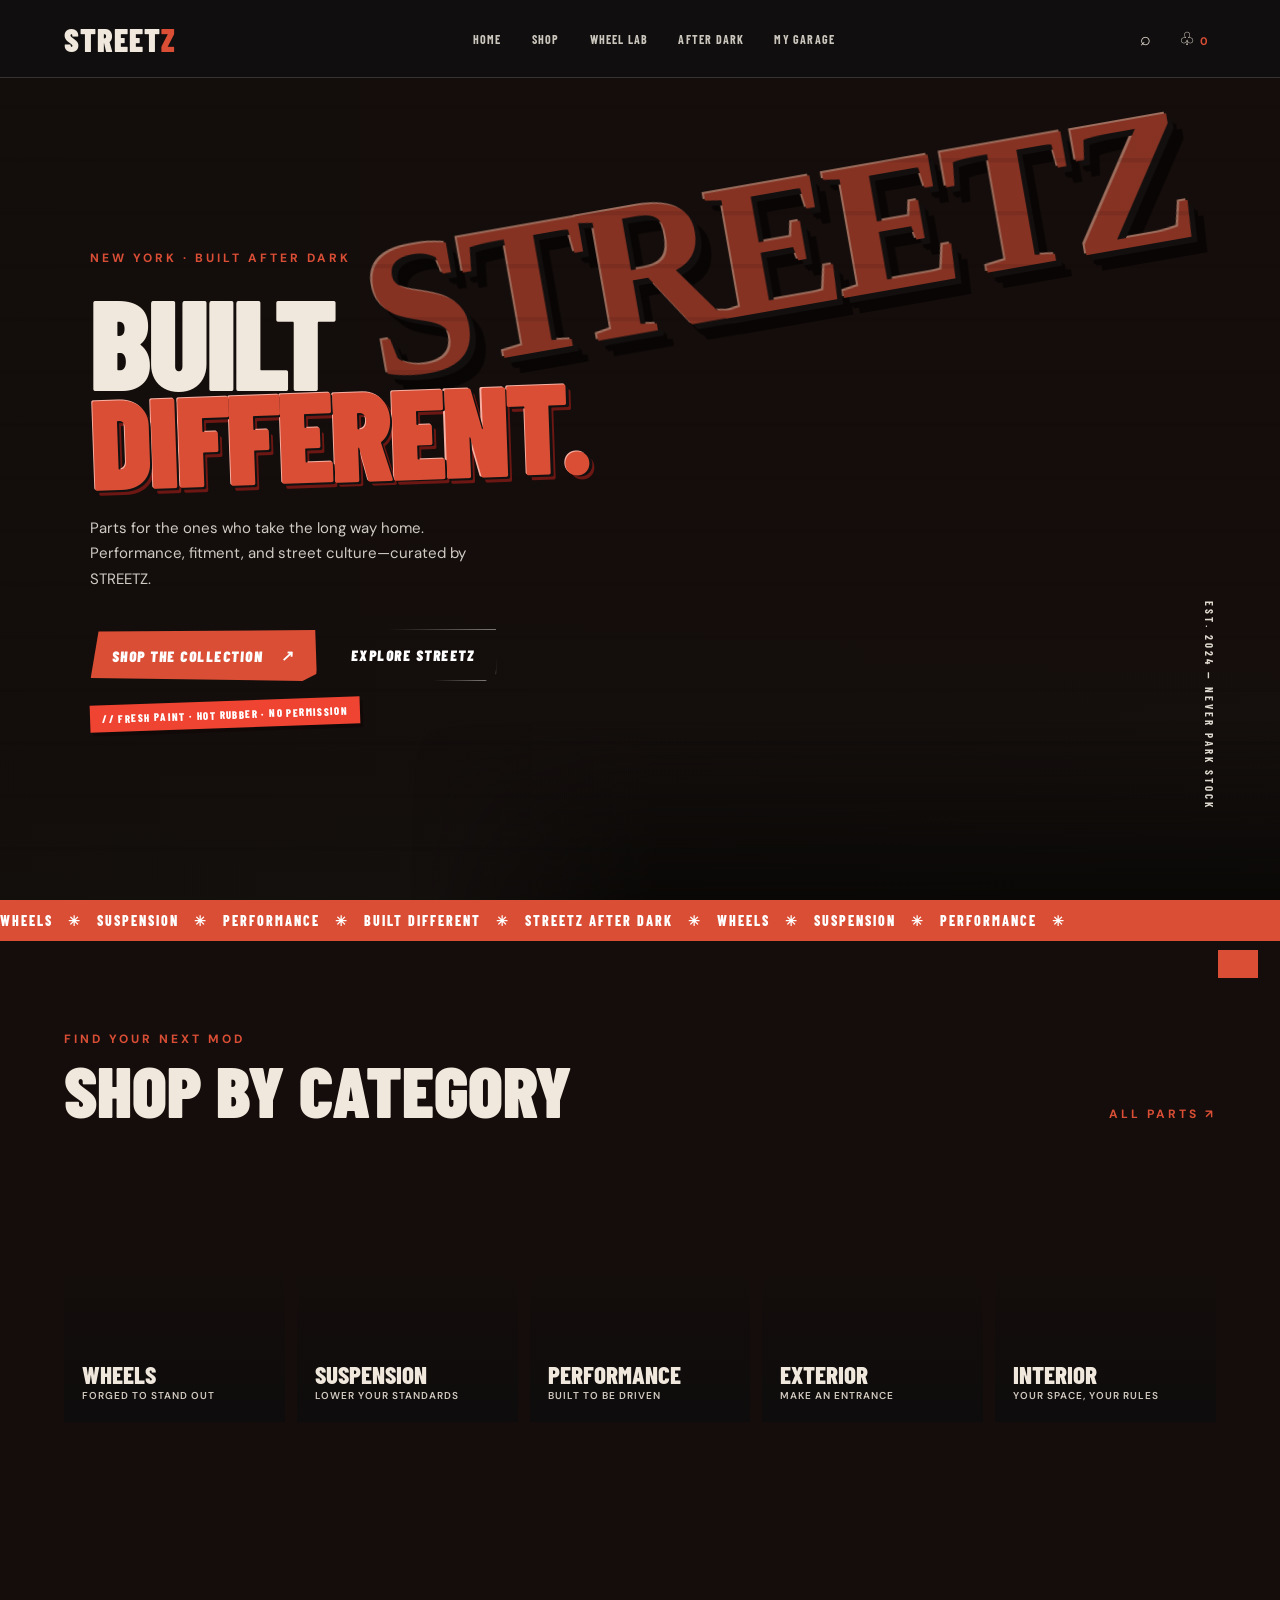
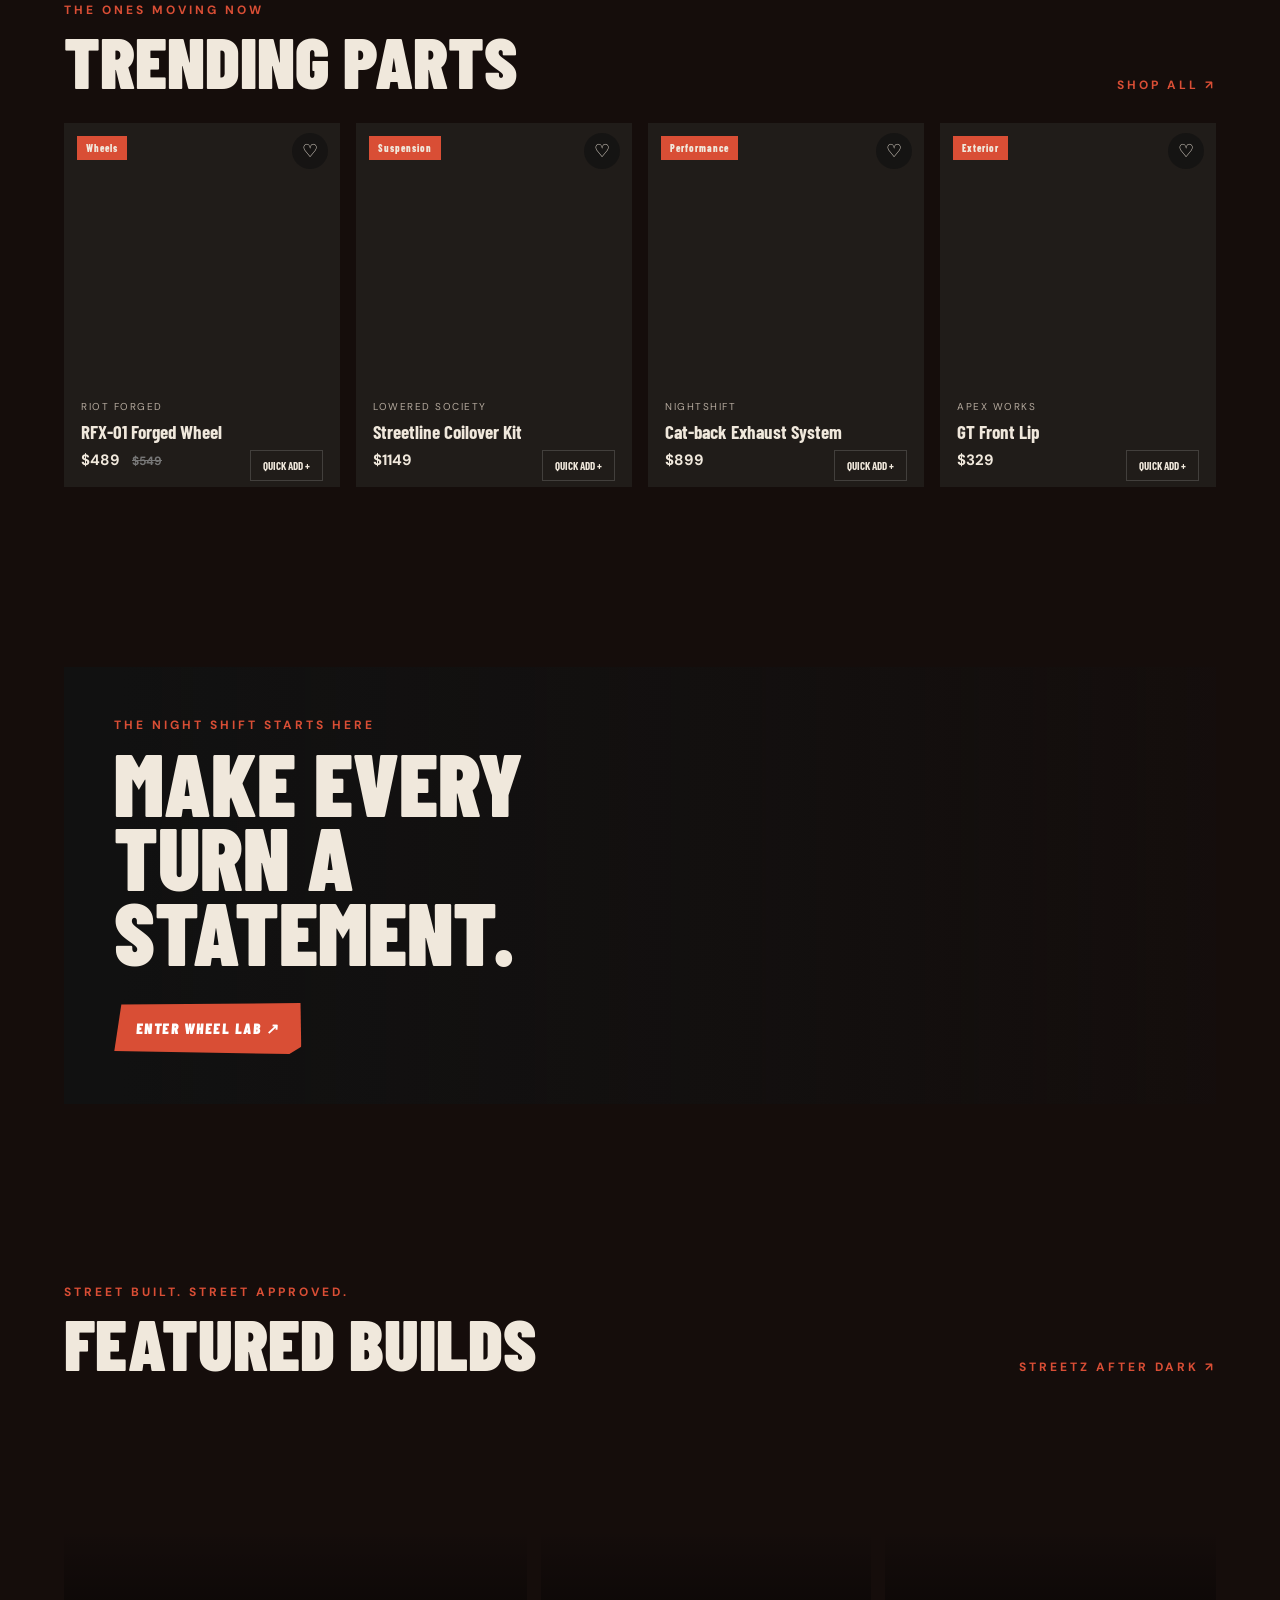
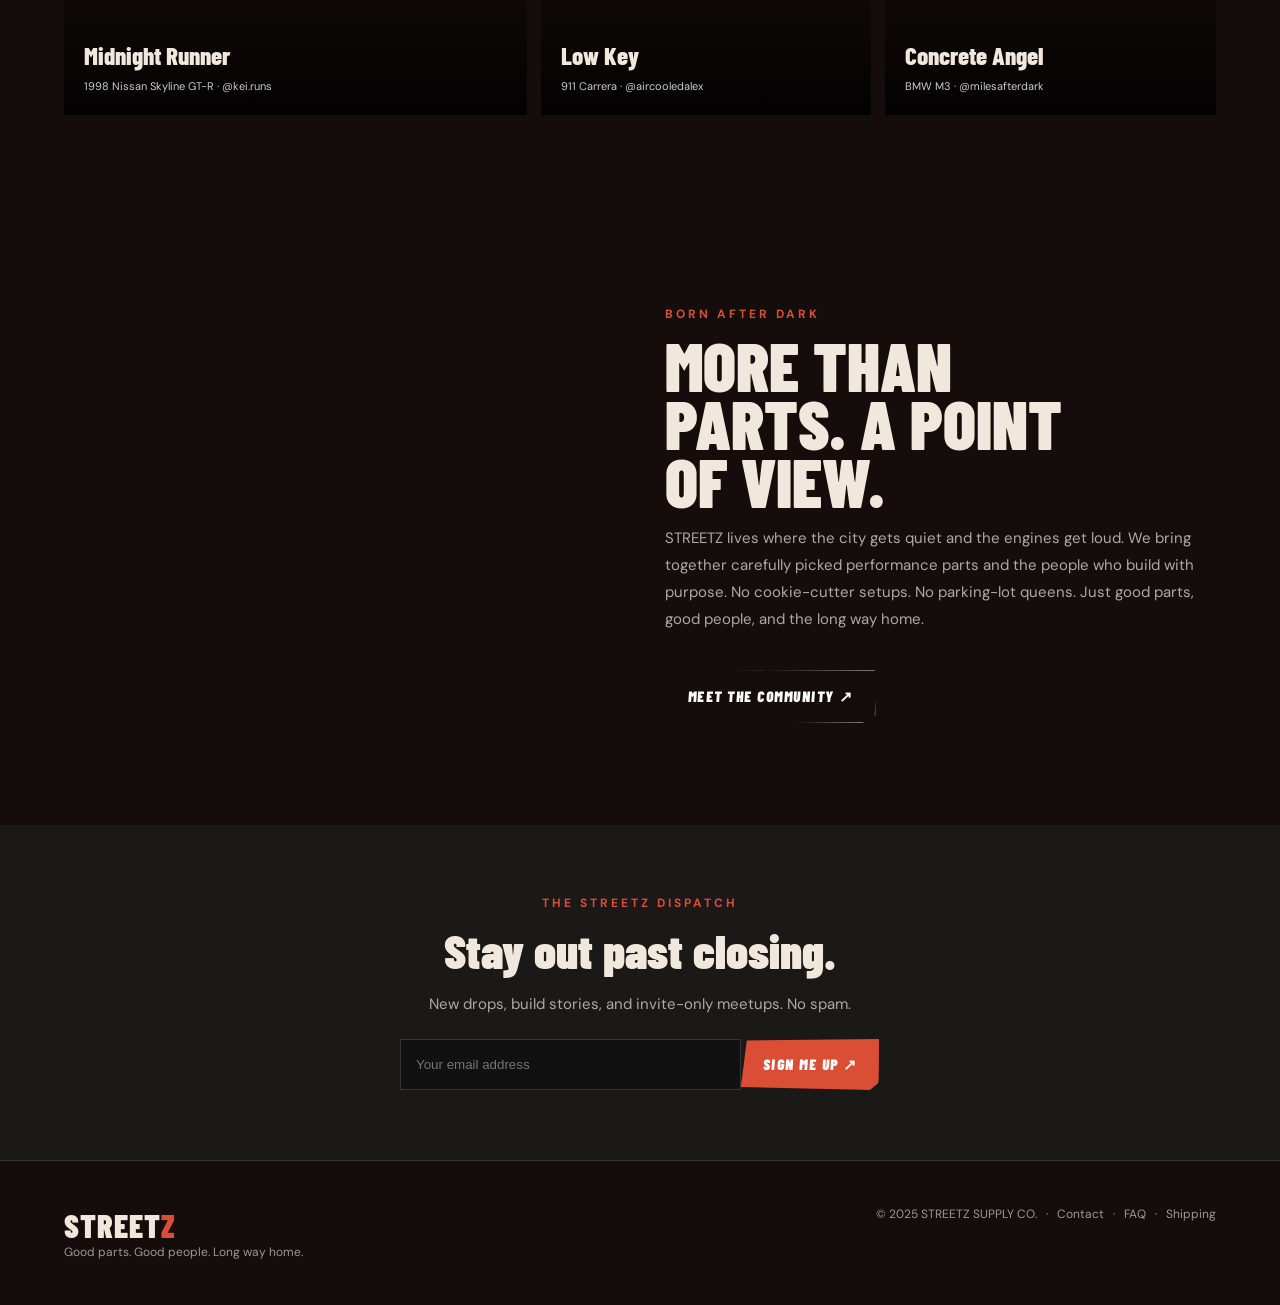
==== commit c6d81df7: "Polish STREETZ brick wall and color palette" ====
--- a/streetz.html
+++ b/streetz.html
@@ -5,8 +5,8 @@
 <title>STREETZ — Built different.</title>
 <link rel="preconnect" href="https://fonts.googleapis.com"><link rel="preconnect" href="https://fonts.gstatic.com" crossorigin><link href="https://fonts.googleapis.com/css2?family=Barlow+Condensed:wght@500;600;700;800;900&family=DM+Sans:wght@400;500;600;700&display=swap" rel="stylesheet">
 <style>
-:root{--bg:#11100f;--panel:#1a1917;--cream:#eee9df;--muted:#99948b;--red:#e5422c;--line:#ffffff20;--max:1380px}*{box-sizing:border-box}html{scroll-behavior:smooth}body{margin:0;background:#150d0b url('streetz-assets/brick-graffiti.jpg') center top/cover fixed;color:var(--cream);font:15px 'DM Sans',sans-serif}button,a{font:inherit;color:inherit}a{text-decoration:none}button{cursor:pointer}header{height:78px;display:flex;align-items:center;justify-content:space-between;padding:0 max(5vw,24px);border-bottom:1px solid var(--line);position:sticky;top:0;background:#11100fee;backdrop-filter:blur(14px);z-index:5}.logo{font:900 32px 'Barlow Condensed';letter-spacing:1px}.logo span{color:var(--red)}nav{display:flex;gap:30px;align-items:center;text-transform:uppercase;font:700 12px 'Barlow Condensed';letter-spacing:1.2px;color:#cbc6bd}nav a:hover,.active{color:var(--red)}.actions{display:flex;gap:12px}.iconbtn{background:none;border:0;color:var(--cream);font-size:18px;padding:8px}.cartcount{color:var(--red);font:700 11px 'DM Sans'}.wrap{max-width:var(--max);margin:auto;padding:0 5vw}.hero{min-height:690px;height:calc(100vh - 78px);max-height:900px;position:relative;display:flex;align-items:center;overflow:hidden;background:linear-gradient(90deg,#100908ee 0%,#100908bc 42%,#10090840 100%),linear-gradient(0deg,#11100f 0%,transparent 35%),url('streetz-assets/brick-graffiti.jpg') center/cover}.hero-car{position:absolute;right:0;bottom:0;width:68%;height:78%;background:linear-gradient(0deg,#11100f 0%,transparent 28%),url('streetz-assets/alley-car.jpg') center/cover;mask-image:linear-gradient(90deg,transparent 0,#000 28%);opacity:.82;filter:contrast(1.12) saturate(.78);pointer-events:none}.hero:before{content:'STREETZ';position:absolute;right:7%;top:11%;font:900 clamp(90px,15vw,205px)/.8 'Permanent Marker';letter-spacing:-8px;color:#f04432;opacity:.7;transform:rotate(-10deg);text-shadow:5px 6px 0 #111,-2px -2px 0 #ffb398;filter:drop-shadow(8px 12px #000);pointer-events:none}.hero:after{content:'';position:absolute;inset:0;background:repeating-linear-gradient(0deg,transparent 0 48px,#08060575 49px 53px),url('streetz-assets/brick-graffiti.jpg') center/cover;opacity:.18;mix-blend-mode:multiply;pointer-events:none}.hero h1 em{font-style:normal;color:var(--red);display:block;text-shadow:2px 2px #111,-1px -1px #f6b0a3,4px 5px 0 #6c1713;transform:rotate(-2deg);transform-origin:left center}.hero-copy:after{content:"// FRESH PAINT · HOT RUBBER · NO PERMISSION";display:inline-block;background:var(--red);color:#fff;padding:7px 12px;font:800 11px 'Barlow Condensed';letter-spacing:1.4px;transform:rotate(-2deg);box-shadow:3px 4px 0 #111}.hero-copy{position:relative;z-index:1;max-width:680px;margin-left:max(7vw,32px)}.eyebrow{font:700 12px 'DM Sans';letter-spacing:3px;color:var(--red);text-transform:uppercase}.hero h1{font:900 clamp(68px,10vw,150px)/.78 'Barlow Condensed';letter-spacing:-4px;text-transform:uppercase;margin:25px 0}.hero h1 em{font-style:normal;color:var(--red);display:block}.hero p{max-width:410px;color:#d0ccc4;line-height:1.7}.btn{display:inline-flex;align-items:center;gap:18px;background:var(--red);color:white;padding:16px 22px;text-transform:uppercase;font:900 15px 'Barlow Condensed';letter-spacing:1.5px;border:0;margin:22px 10px 0 0;transition:.2s;clip-path:polygon(3% 3%,98% 0,100% 86%,94% 100%,1% 94%);transform:skew(-4deg);box-shadow:4px 5px #100908}.btn:hover{background:#ff563d;transform:translateY(-2px)}.btn.ghost{background:transparent;border:1px solid #ffffff70}.side-stamp{position:absolute;right:5vw;bottom:90px;z-index:1;writing-mode:vertical-rl;font:700 11px 'Barlow Condensed';letter-spacing:3px;color:#ddd8ce}.ticker{background:var(--red);color:white;overflow:hidden;white-space:nowrap;padding:12px 0;font:800 14px 'Barlow Condensed';letter-spacing:2px}.ticker div{animation:move 30s linear infinite}@keyframes move{to{transform:translateX(-45%)}}section{padding:90px 0}.section-head{display:flex;justify-content:space-between;align-items:end;margin-bottom:30px}.section-head h2{font:900 clamp(42px,6vw,72px)/.9 'Barlow Condensed';text-transform:uppercase;margin:10px 0 0}.section-head p{color:var(--muted);max-width:400px;line-height:1.6}.cats{display:grid;grid-template-columns:repeat(5,1fr);gap:12px}.cat{height:270px;position:relative;overflow:hidden;background-size:cover;background-position:center;cursor:pointer}.cat:after{content:"";position:absolute;inset:0;background:linear-gradient(0deg,#0d0c0cef,transparent 70%)}.cat:hover{outline:2px solid var(--red)}.cat b{position:absolute;z-index:1;bottom:20px;left:18px;font:800 25px 'Barlow Condensed';text-transform:uppercase}.cat small{display:block;color:#d0c9bf;font:600 10px 'DM Sans';letter-spacing:1px}.products{display:grid;grid-template-columns:repeat(4,1fr);gap:16px}.product{background:var(--panel);position:relative}.prodimg{height:260px;background-size:cover;background-position:center;position:relative}.tag{position:absolute;top:13px;left:13px;background:var(--red);padding:6px 9px;font:800 10px 'Barlow Condensed';letter-spacing:1px}.wish{position:absolute;right:12px;top:10px;background:#111a;border:0;border-radius:50%;width:36px;height:36px;font-size:18px}.pinfo{padding:17px}.brand{color:var(--muted);font-size:10px;text-transform:uppercase;letter-spacing:1.5px}.pinfo h3{font:700 19px 'Barlow Condensed';margin:7px 0}.price{font-weight:700}.price del{color:#777;margin-left:8px;font-size:12px}.add{float:right;border:1px solid var(--line);background:none;color:var(--cream);padding:8px 12px;font:700 11px 'Barlow Condensed';text-transform:uppercase}.add:hover{border-color:var(--red)}.banner{background:linear-gradient(90deg,#111 5%,#1119 60%,#1113),url('https://images.unsplash.com/photo-1503376780353-7e6692767b70?auto=format&fit=crop&w=1800&q=85') center/cover;min-height:380px;display:flex;align-items:center;padding:50px}.banner h2{font:900 clamp(45px,7vw,88px)/.85 'Barlow Condensed';max-width:540px;text-transform:uppercase;margin:12px 0}.build-grid{display:grid;grid-template-columns:1.4fr 1fr 1fr;gap:14px}.build{min-height:310px;position:relative;background-size:cover;background-position:center}.build:after{content:"";position:absolute;inset:40% 0 0;background:linear-gradient(transparent,#000d)}.build div{position:absolute;z-index:1;bottom:20px;left:20px}.build h3{font:800 25px 'Barlow Condensed';margin:0 0 5px}.build span{font-size:11px;color:#ccc}.story{display:grid;grid-template-columns:1fr 1fr;gap:50px;align-items:center}.storyimg{height:440px;background:url('https://images.unsplash.com/photo-1492144534655-ae79c964c9d7?auto=format&fit=crop&w=1200&q=85') center/cover}.story h2{font:900 68px/.85 'Barlow Condensed';margin:15px 0;text-transform:uppercase}.story p{line-height:1.8;color:#aaa}.newsletter{background:#1a1917;text-align:center;padding:70px 20px}.newsletter h2{font:900 48px 'Barlow Condensed';margin:10px}.newsletter form{display:flex;max-width:480px;margin:25px auto 0}.newsletter input{flex:1;background:#111;border:1px solid var(--line);padding:15px;color:white}.newsletter .btn{margin:0}footer{padding:45px 5vw;display:flex;justify-content:space-between;border-top:1px solid var(--line);color:#999;font-size:12px}footer strong{color:var(--cream)}.page{display:none;min-height:70vh}.page.show{display:block}.shopbar{display:flex;gap:12px;margin:24px 0}.shopbar input,.shopbar select{background:var(--panel);border:1px solid var(--line);color:white;padding:12px}.shopbar input{flex:1}.garage-card,.config{background:var(--panel);padding:32px;margin:26px 0}.configgrid{display:grid;grid-template-columns:1.3fr 1fr;gap:30px}.wheel{height:430px;aspect-ratio:1;background:radial-gradient(ellipse at 48% 45%,#3e3832,#191715 52%,#080808 73%);border:1px solid #ffffff12;border-radius:50%;max-width:430px;margin:auto;display:grid;place-items:center;box-shadow:inset 0 0 48px #000,0 22px 50px #0009;cursor:grab;touch-action:none;overflow:hidden}.wheel:active{cursor:grabbing}.wheel svg{width:92%;height:92%;filter:drop-shadow(0 9px 8px #000b)}.wheel.gold svg{--metal:#d09a48;--light:#ffe2a0;--dark:#654017}.wheel.bronze svg{--metal:#9c5838;--light:#d79a70;--dark:#462719}.wheel.silver svg{--metal:#b8bec3;--light:#f4f6f5;--dark:#4b5155}.wheel.black svg{--metal:#353738;--light:#9da1a2;--dark:#090a0a}.wheel-hint{color:#9a9389;font:700 10px 'DM Sans';letter-spacing:1.5px;text-transform:uppercase;text-align:center;margin-top:10px}.control{margin:20px 0}.control label{display:block;color:var(--muted);font-size:11px;text-transform:uppercase;letter-spacing:1px;margin-bottom:9px}.control select,.control input{width:100%;padding:13px;background:#111;border:1px solid var(--line);color:white}.cartrow{display:grid;grid-template-columns:70px 1fr auto;gap:16px;padding:18px 0;border-bottom:1px solid var(--line);align-items:center}.cartthumb{height:65px;background-size:cover;background-position:center}.toast{position:fixed;bottom:22px;right:22px;background:var(--red);padding:14px 20px;z-index:9;transform:translateY(100px);transition:.3s}.toast.on{transform:none}.empty{color:var(--muted);padding:40px 0}@media(max-width:850px){nav{gap:12px}.products{grid-template-columns:repeat(2,1fr)}.cats{grid-template-columns:repeat(2,1fr)}.cat:last-child{display:none}.build-grid{grid-template-columns:1fr 1fr}.story,.configgrid{grid-template-columns:1fr}.hero{min-height:650px}.side-stamp{display:none}}@media(max-width:560px){header{height:65px}.logo{font-size:27px}nav{display:none}.hero h1{letter-spacing:-2px}.hero-copy{margin:0 24px}.hero{height:75vh;min-height:580px}.section-head{display:block}.section-head p{margin-top:16px}.products{gap:9px}.prodimg{height:180px}.pinfo{padding:12px}.build-grid{grid-template-columns:1fr}.build{min-height:280px}section{padding:60px 0}.banner{padding:28px;min-height:330px}.storyimg{height:280px}footer{display:block;line-height:2}}
-<style>.rim-styles{display:grid;grid-template-columns:repeat(3,1fr);gap:8px}.rim-choice{background:#201715;border:1px solid #ffffff35;text-align:center;padding:7px 4px;font:800 11px 'Barlow Condensed';text-transform:uppercase}.rim-choice:hover,.rim-choice.selected{border-color:#d9ff51;background:#3a2720;transform:translateY(-2px)}.rim-choice svg{width:60px;height:60px;display:block;margin:auto}.rim-finishes,.rim-sizes{display:flex;gap:10px;flex-wrap:wrap}.finish-chip{width:34px;height:34px;border-radius:50%;border:2px solid #fff8;box-shadow:0 2px 5px #000}.finish-chip.selected{outline:2px solid #d9ff51;outline-offset:3px}.rim-size{background:#211715;border:1px solid #fff5;padding:9px 13px;font:800 13px 'Barlow Condensed'}.rim-size.selected{background:#d9ff51;color:#16100d}.config{background:#180f0eeF;border:1px solid #ffffff35;box-shadow:8px 10px #080504}.hero-copy:after{content:'// FRESH PAINT · HOT RUBBER · NO PERMISSION';display:table;margin-top:20px;background:#f04432;color:white;padding:7px 12px;font:800 11px 'Barlow Condensed';letter-spacing:1.4px;transform:rotate(-2deg);box-shadow:3px 4px #100908}</style></style></head><body>
+:root{--bg:#151311;--panel:#201c19;--cream:#f0e8dc;--muted:#b4a99d;--red:#d94e35;--line:#ffffff27;--max:1380px}*{box-sizing:border-box}html{scroll-behavior:smooth}body{margin:0;background:#150d0b url('streetz-assets/brick-graffiti.jpg') center top/cover fixed;color:var(--cream);font:15px 'DM Sans',sans-serif}button,a{font:inherit;color:inherit}a{text-decoration:none}button{cursor:pointer}header{height:78px;display:flex;align-items:center;justify-content:space-between;padding:0 max(5vw,24px);border-bottom:1px solid var(--line);position:sticky;top:0;background:#11100fee;backdrop-filter:blur(14px);z-index:5}.logo{font:900 32px 'Barlow Condensed';letter-spacing:1px}.logo span{color:var(--red)}nav{display:flex;gap:30px;align-items:center;text-transform:uppercase;font:700 12px 'Barlow Condensed';letter-spacing:1.2px;color:#cbc6bd}nav a:hover,.active{color:var(--red)}.actions{display:flex;gap:12px}.iconbtn{background:none;border:0;color:var(--cream);font-size:18px;padding:8px}.cartcount{color:var(--red);font:700 11px 'DM Sans'}.wrap{max-width:var(--max);margin:auto;padding:0 5vw}.hero{min-height:690px;height:calc(100vh - 78px);max-height:900px;position:relative;display:flex;align-items:center;overflow:hidden;background:linear-gradient(90deg,#120d0bbd 0%,#120d0b73 42%,#120d0b24 100%),linear-gradient(0deg,#151311 0%,transparent 35%),url('streetz-assets/brick-graffiti.jpg') center/cover}.hero-car{position:absolute;right:0;bottom:0;width:68%;height:78%;background:linear-gradient(0deg,#151311 0%,transparent 28%),url('streetz-assets/alley-car.jpg') center/cover;mask-image:linear-gradient(90deg,transparent 0,#000 28%);opacity:.82;filter:contrast(1.12) saturate(.78);pointer-events:none}.hero:before{content:'STREETZ';position:absolute;right:7%;top:11%;font:900 clamp(90px,15vw,205px)/.8 'Permanent Marker';letter-spacing:-8px;color:#d94e35;opacity:.58;transform:rotate(-10deg);text-shadow:5px 6px 0 #111,-2px -2px 0 #ffb398;filter:drop-shadow(8px 12px #000);pointer-events:none}.hero:after{content:'';position:absolute;inset:0;background:repeating-linear-gradient(0deg,transparent 0 48px,#08060575 49px 53px),url('streetz-assets/brick-graffiti.jpg') center/cover;opacity:.18;mix-blend-mode:multiply;pointer-events:none}.hero h1 em{font-style:normal;color:var(--red);display:block;text-shadow:2px 2px #111,-1px -1px #f6b0a3,4px 5px 0 #6c1713;transform:rotate(-2deg);transform-origin:left center}.hero-copy:after{content:"// FRESH PAINT · HOT RUBBER · NO PERMISSION";display:inline-block;background:var(--red);color:#fff;padding:7px 12px;font:800 11px 'Barlow Condensed';letter-spacing:1.4px;transform:rotate(-2deg);box-shadow:3px 4px 0 #111}.hero-copy{position:relative;z-index:1;max-width:680px;margin-left:max(7vw,32px)}.eyebrow{font:700 12px 'DM Sans';letter-spacing:3px;color:var(--red);text-transform:uppercase}.hero h1{font:900 clamp(68px,10vw,150px)/.78 'Barlow Condensed';letter-spacing:-4px;text-transform:uppercase;margin:25px 0}.hero h1 em{font-style:normal;color:var(--red);display:block}.hero p{max-width:410px;color:#d0ccc4;line-height:1.7}.btn{display:inline-flex;align-items:center;gap:18px;background:var(--red);color:white;padding:16px 22px;text-transform:uppercase;font:900 15px 'Barlow Condensed';letter-spacing:1.5px;border:0;margin:22px 10px 0 0;transition:.2s;clip-path:polygon(3% 3%,98% 0,100% 86%,94% 100%,1% 94%);transform:skew(-4deg);box-shadow:4px 5px #100908}.btn:hover{background:#ff563d;transform:translateY(-2px)}.btn.ghost{background:transparent;border:1px solid #ffffff70}.side-stamp{position:absolute;right:5vw;bottom:90px;z-index:1;writing-mode:vertical-rl;font:700 11px 'Barlow Condensed';letter-spacing:3px;color:#ddd8ce}.ticker{background:var(--red);color:white;overflow:hidden;white-space:nowrap;padding:12px 0;font:800 14px 'Barlow Condensed';letter-spacing:2px}.ticker div{animation:move 30s linear infinite}@keyframes move{to{transform:translateX(-45%)}}section{padding:90px 0}.section-head{display:flex;justify-content:space-between;align-items:end;margin-bottom:30px}.section-head h2{font:900 clamp(42px,6vw,72px)/.9 'Barlow Condensed';text-transform:uppercase;margin:10px 0 0}.section-head p{color:var(--muted);max-width:400px;line-height:1.6}.cats{display:grid;grid-template-columns:repeat(5,1fr);gap:12px}.cat{height:270px;position:relative;overflow:hidden;background-size:cover;background-position:center;cursor:pointer}.cat:after{content:"";position:absolute;inset:0;background:linear-gradient(0deg,#0d0c0cef,transparent 70%)}.cat:hover{outline:2px solid var(--red)}.cat b{position:absolute;z-index:1;bottom:20px;left:18px;font:800 25px 'Barlow Condensed';text-transform:uppercase}.cat small{display:block;color:#d0c9bf;font:600 10px 'DM Sans';letter-spacing:1px}.products{display:grid;grid-template-columns:repeat(4,1fr);gap:16px}.product{background:var(--panel);position:relative}.prodimg{height:260px;background-size:cover;background-position:center;position:relative}.tag{position:absolute;top:13px;left:13px;background:var(--red);padding:6px 9px;font:800 10px 'Barlow Condensed';letter-spacing:1px}.wish{position:absolute;right:12px;top:10px;background:#111a;border:0;border-radius:50%;width:36px;height:36px;font-size:18px}.pinfo{padding:17px}.brand{color:var(--muted);font-size:10px;text-transform:uppercase;letter-spacing:1.5px}.pinfo h3{font:700 19px 'Barlow Condensed';margin:7px 0}.price{font-weight:700}.price del{color:#777;margin-left:8px;font-size:12px}.add{float:right;border:1px solid var(--line);background:none;color:var(--cream);padding:8px 12px;font:700 11px 'Barlow Condensed';text-transform:uppercase}.add:hover{border-color:var(--red)}.banner{background:linear-gradient(90deg,#111 5%,#1119 60%,#1113),url('https://images.unsplash.com/photo-1503376780353-7e6692767b70?auto=format&fit=crop&w=1800&q=85') center/cover;min-height:380px;display:flex;align-items:center;padding:50px}.banner h2{font:900 clamp(45px,7vw,88px)/.85 'Barlow Condensed';max-width:540px;text-transform:uppercase;margin:12px 0}.build-grid{display:grid;grid-template-columns:1.4fr 1fr 1fr;gap:14px}.build{min-height:310px;position:relative;background-size:cover;background-position:center}.build:after{content:"";position:absolute;inset:40% 0 0;background:linear-gradient(transparent,#000d)}.build div{position:absolute;z-index:1;bottom:20px;left:20px}.build h3{font:800 25px 'Barlow Condensed';margin:0 0 5px}.build span{font-size:11px;color:#ccc}.story{display:grid;grid-template-columns:1fr 1fr;gap:50px;align-items:center}.storyimg{height:440px;background:url('https://images.unsplash.com/photo-1492144534655-ae79c964c9d7?auto=format&fit=crop&w=1200&q=85') center/cover}.story h2{font:900 68px/.85 'Barlow Condensed';margin:15px 0;text-transform:uppercase}.story p{line-height:1.8;color:#aaa}.newsletter{background:#1a1917;text-align:center;padding:70px 20px}.newsletter h2{font:900 48px 'Barlow Condensed';margin:10px}.newsletter form{display:flex;max-width:480px;margin:25px auto 0}.newsletter input{flex:1;background:#111;border:1px solid var(--line);padding:15px;color:white}.newsletter .btn{margin:0}footer{padding:45px 5vw;display:flex;justify-content:space-between;border-top:1px solid var(--line);color:#999;font-size:12px}footer strong{color:var(--cream)}.page{display:none;min-height:70vh}.page.show{display:block}.shopbar{display:flex;gap:12px;margin:24px 0}.shopbar input,.shopbar select{background:var(--panel);border:1px solid var(--line);color:white;padding:12px}.shopbar input{flex:1}.garage-card,.config{background:var(--panel);padding:32px;margin:26px 0}.configgrid{display:grid;grid-template-columns:1.3fr 1fr;gap:30px}.wheel{height:430px;aspect-ratio:1;background:radial-gradient(ellipse at 48% 45%,#3e3832,#191715 52%,#080808 73%);border:1px solid #ffffff12;border-radius:50%;max-width:430px;margin:auto;display:grid;place-items:center;box-shadow:inset 0 0 48px #000,0 22px 50px #0009;cursor:grab;touch-action:none;overflow:hidden}.wheel:active{cursor:grabbing}.wheel svg{width:92%;height:92%;filter:drop-shadow(0 9px 8px #000b)}.wheel.gold svg{--metal:#d09a48;--light:#ffe2a0;--dark:#654017}.wheel.bronze svg{--metal:#9c5838;--light:#d79a70;--dark:#462719}.wheel.silver svg{--metal:#b8bec3;--light:#f4f6f5;--dark:#4b5155}.wheel.black svg{--metal:#353738;--light:#9da1a2;--dark:#090a0a}.wheel-hint{color:#9a9389;font:700 10px 'DM Sans';letter-spacing:1.5px;text-transform:uppercase;text-align:center;margin-top:10px}.control{margin:20px 0}.control label{display:block;color:var(--muted);font-size:11px;text-transform:uppercase;letter-spacing:1px;margin-bottom:9px}.control select,.control input{width:100%;padding:13px;background:#111;border:1px solid var(--line);color:white}.cartrow{display:grid;grid-template-columns:70px 1fr auto;gap:16px;padding:18px 0;border-bottom:1px solid var(--line);align-items:center}.cartthumb{height:65px;background-size:cover;background-position:center}.toast{position:fixed;bottom:22px;right:22px;background:var(--red);padding:14px 20px;z-index:9;transform:translateY(100px);transition:.3s}.toast.on{transform:none}.empty{color:var(--muted);padding:40px 0}@media(max-width:850px){nav{gap:12px}.products{grid-template-columns:repeat(2,1fr)}.cats{grid-template-columns:repeat(2,1fr)}.cat:last-child{display:none}.build-grid{grid-template-columns:1fr 1fr}.story,.configgrid{grid-template-columns:1fr}.hero{min-height:650px}.side-stamp{display:none}}@media(max-width:560px){header{height:65px}.logo{font-size:27px}nav{display:none}.hero h1{letter-spacing:-2px}.hero-copy{margin:0 24px}.hero{height:75vh;min-height:580px}.section-head{display:block}.section-head p{margin-top:16px}.products{gap:9px}.prodimg{height:180px}.pinfo{padding:12px}.build-grid{grid-template-columns:1fr}.build{min-height:280px}section{padding:60px 0}.banner{padding:28px;min-height:330px}.storyimg{height:280px}footer{display:block;line-height:2}}
+<style>.rim-styles{display:grid;grid-template-columns:repeat(3,1fr);gap:8px}.rim-choice{background:#201715;border:1px solid #ffffff35;text-align:center;padding:7px 4px;font:800 11px 'Barlow Condensed';text-transform:uppercase}.rim-choice:hover,.rim-choice.selected{border-color:#e6cfb2;background:#3a2720;transform:translateY(-2px)}.rim-choice svg{width:60px;height:60px;display:block;margin:auto}.rim-finishes,.rim-sizes{display:flex;gap:10px;flex-wrap:wrap}.finish-chip{width:34px;height:34px;border-radius:50%;border:2px solid #fff8;box-shadow:0 2px 5px #000}.finish-chip.selected{outline:2px solid #e6cfb2;outline-offset:3px}.rim-size{background:#211715;border:1px solid #fff5;padding:9px 13px;font:800 13px 'Barlow Condensed'}.rim-size.selected{background:#e6cfb2;color:#16100d}.config{background:#180f0eeF;border:1px solid #ffffff35;box-shadow:8px 10px #080504}.hero-copy:after{content:'// FRESH PAINT · HOT RUBBER · NO PERMISSION';display:table;margin-top:20px;background:#f04432;color:white;padding:7px 12px;font:800 11px 'Barlow Condensed';letter-spacing:1.4px;transform:rotate(-2deg);box-shadow:3px 4px #100908}</style></style></head><body>
 <header><a class="logo" href="#home" onclick="showPage('home')">STREET<span>Z</span></a><nav><a href="#home" onclick="showPage('home')">Home</a><a href="#shop" onclick="showPage('shop')">Shop</a><a href="#wheel-lab" onclick="showPage('wheel-lab')">Wheel Lab</a><a href="#community" onclick="showPage('community')">After Dark</a><a href="#garage" onclick="showPage('garage')">My Garage</a></nav><div class="actions"><button class="iconbtn" aria-label="Search" onclick="showPage('shop');document.querySelector('#search').focus()">⌕</button><button class="iconbtn" aria-label="Cart" onclick="showPage('cart')">♧ <span class="cartcount" id="count">0</span></button></div></header>
 <main id="home" class="page show"><div class="hero"><div class="hero-car" aria-hidden="true"></div><div class="hero-copy"><div class="eyebrow">New York · Built after dark</div><h1>Built <em>different.</em></h1><p>Parts for the ones who take the long way home. Performance, fitment, and street culture—curated by STREETZ.</p><a class="btn" href="#shop" onclick="showPage('shop')">Shop the collection <span>↗</span></a><a class="btn ghost" href="#community" onclick="showPage('community')">Explore STREETZ</a></div><div class="side-stamp">EST. 2024 — NEVER PARK STOCK</div></div><div class="ticker"><div>WHEELS &nbsp; ✳ &nbsp; SUSPENSION &nbsp; ✳ &nbsp; PERFORMANCE &nbsp; ✳ &nbsp; BUILT DIFFERENT &nbsp; ✳ &nbsp; STREETZ AFTER DARK &nbsp; ✳ &nbsp; WHEELS &nbsp; ✳ &nbsp; SUSPENSION &nbsp; ✳ &nbsp; PERFORMANCE &nbsp; ✳ &nbsp;</div></div><div class="wrap"><section><div class="section-head"><div><div class="eyebrow">Find your next mod</div><h2>Shop by category</h2></div><a href="#shop" onclick="showPage('shop')" class="eyebrow">All parts ↗</a></div><div class="cats"><div class="cat" onclick="openCategory('Wheels')" style="background-image:url('https://images.unsplash.com/photo-1511919884226-fd3cad34687c?auto=format&fit=crop&w=700&q=80')"><b>Wheels<small>FORGED TO STAND OUT</small></b></div><div class="cat" onclick="openCategory('Suspension')" style="background-image:url('https://images.unsplash.com/photo-1504215680853-026ed2a45def?auto=format&fit=crop&w=700&q=80')"><b>Suspension<small>LOWER YOUR STANDARDS</small></b></div><div class="cat" onclick="openCategory('Performance')" style="background-image:url('https://images.unsplash.com/photo-1485291571150-772bcfc10da5?auto=format&fit=crop&w=700&q=80')"><b>Performance<small>BUILT TO BE DRIVEN</small></b></div><div class="cat" onclick="openCategory('Exterior')" style="background-image:url('https://images.unsplash.com/photo-1492144534655-ae79c964c9d7?auto=format&fit=crop&w=700&q=80')"><b>Exterior<small>MAKE AN ENTRANCE</small></b></div><div class="cat" onclick="openCategory('Interior')" style="background-image:url('https://images.unsplash.com/photo-1503738104958-7a4db7d1d2e8?auto=format&fit=crop&w=700&q=80')"><b>Interior<small>YOUR SPACE, YOUR RULES</small></b></div></div></section><section><div class="section-head"><div><div class="eyebrow">The ones moving now</div><h2>Trending parts</h2></div><a class="eyebrow" href="#shop" onclick="showPage('shop')">Shop all ↗</a></div><div class="products" id="featured"></div></section><section><div class="banner"><div><div class="eyebrow">The night shift starts here</div><h2>Make every turn a statement.</h2><a class="btn" href="#wheel-lab" onclick="showPage('wheel-lab')">Enter wheel lab ↗</a></div></div></section><section><div class="section-head"><div><div class="eyebrow">Street built. Street approved.</div><h2>Featured builds</h2></div><a class="eyebrow" href="#community" onclick="showPage('community')">Streetz after dark ↗</a></div><div class="build-grid"><div class="build" style="background-image:url('https://images.unsplash.com/photo-1552519507-da3b142c6e3d?auto=format&fit=crop&w=1000&q=85')"><div><h3>Midnight Runner</h3><span>1998 Nissan Skyline GT-R · @kei.runs</span></div></div><div class="build" style="background-image:url('https://images.unsplash.com/photo-1503376780353-7e6692767b70?auto=format&fit=crop&w=800&q=80')"><div><h3>Low Key</h3><span>911 Carrera · @aircooledalex</span></div></div><div class="build" style="background-image:url('https://images.unsplash.com/photo-1492144534655-ae79c964c9d7?auto=format&fit=crop&w=800&q=80')"><div><h3>Concrete Angel</h3><span>BMW M3 · @milesafterdark</span></div></div></div></section><section class="story"><div class="storyimg"></div><div><div class="eyebrow">Born after dark</div><h2>More than<br>parts. A point<br>of view.</h2><p>STREETZ lives where the city gets quiet and the engines get loud. We bring together carefully picked performance parts and the people who build with purpose. No cookie-cutter setups. No parking-lot queens. Just good parts, good people, and the long way home.</p><a class="btn ghost" href="#community" onclick="showPage('community')">Meet the community ↗</a></div></section></div><div class="newsletter"><div class="eyebrow">The STREETZ dispatch</div><h2>Stay out past closing.</h2><p style="color:#aaa">New drops, build stories, and invite-only meetups. No spam.</p><form onsubmit="event.preventDefault();toast('You’re on the list. See you after dark.');this.reset()"><input type="email" placeholder="Your email address" required><button class="btn">Sign me up ↗</button></form></div></main>
 <main id="shop" class="page"><div class="wrap"><section><div class="eyebrow">Parts with purpose</div><h1 class="section-head" style="font:900 72px 'Barlow Condensed';margin:12px 0">The shop</h1><div class="shopbar"><input id="search" placeholder="Search parts, brands, builds…" oninput="renderProducts()"><select id="category" onchange="renderProducts()"><option value="">All categories</option><option>Wheels</option><option>Suspension</option><option>Performance</option><option>Exterior</option><option>Interior</option></select><select id="sort" onchange="renderProducts()"><option value="featured">Featured</option><option value="low">Price: low to high</option><option value="high">Price: high to low</option></select></div><div id="shopproducts" class="products"></div></section></div></main>
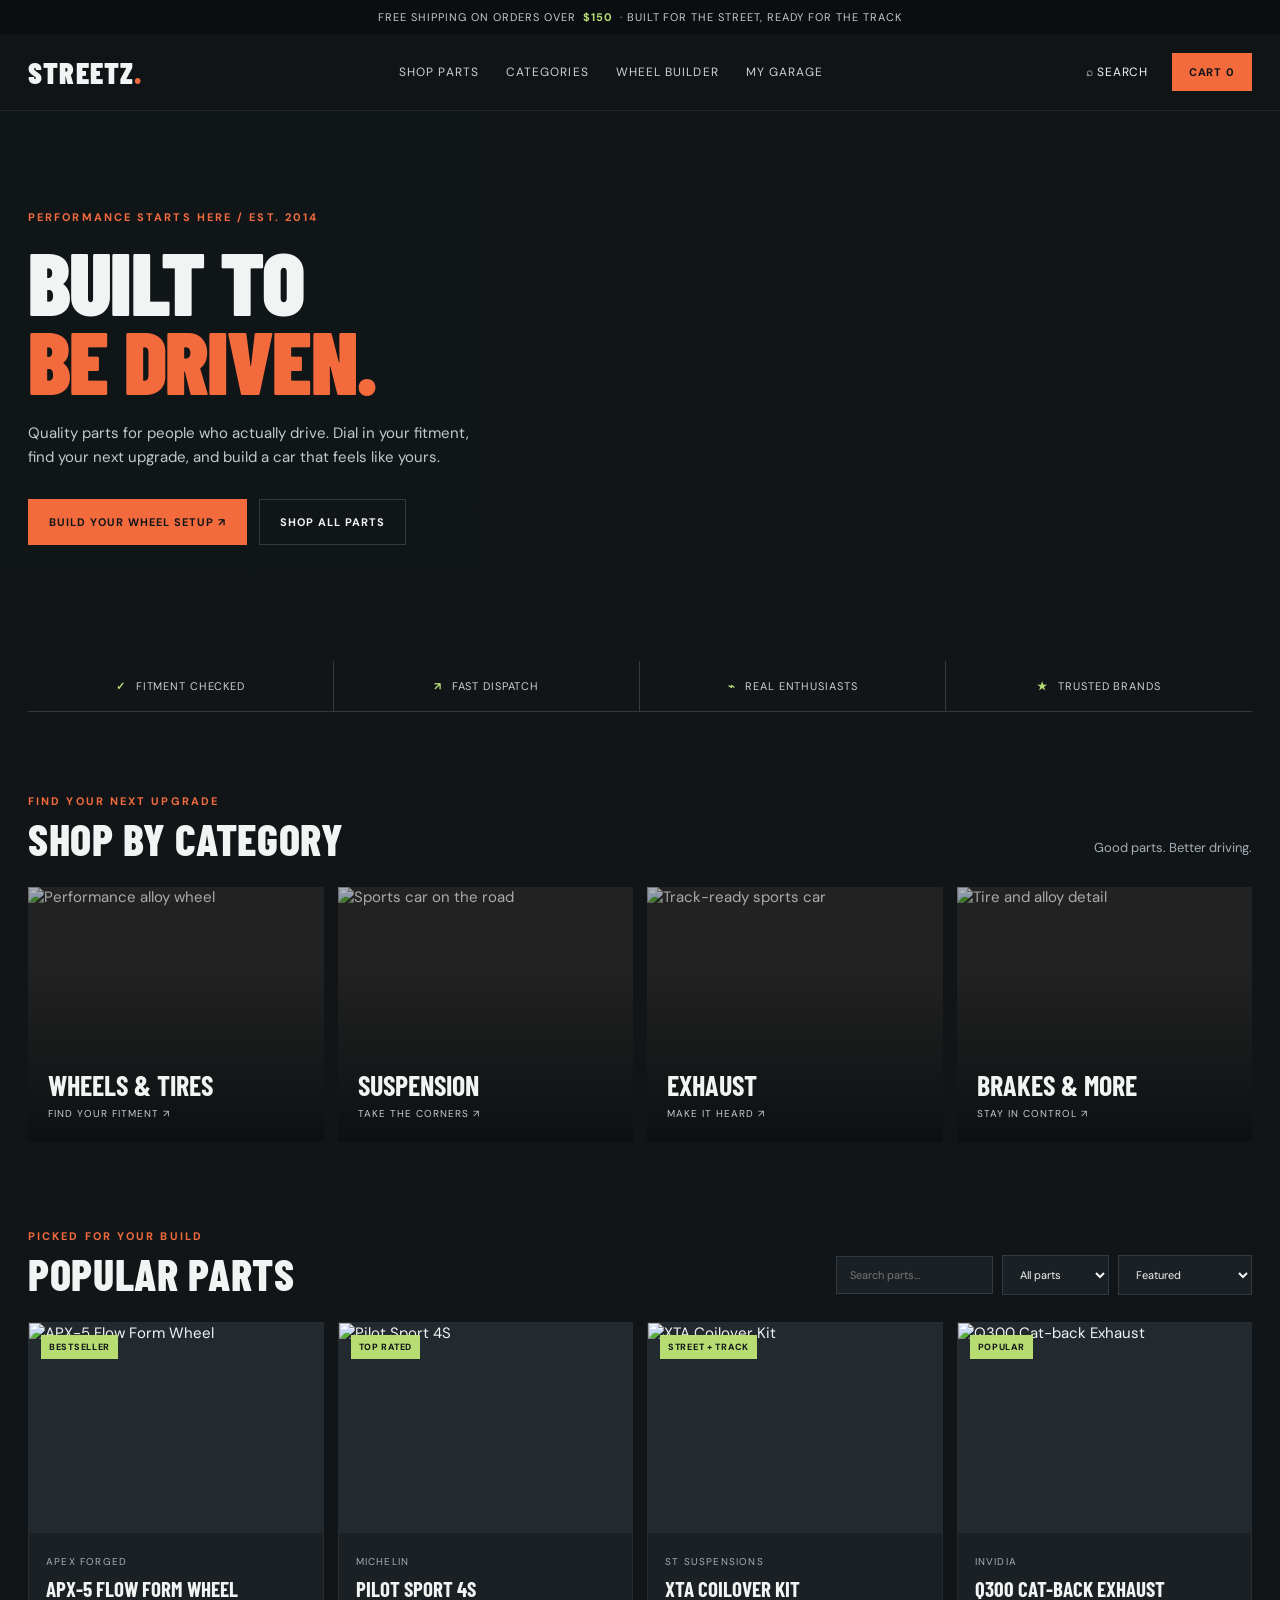
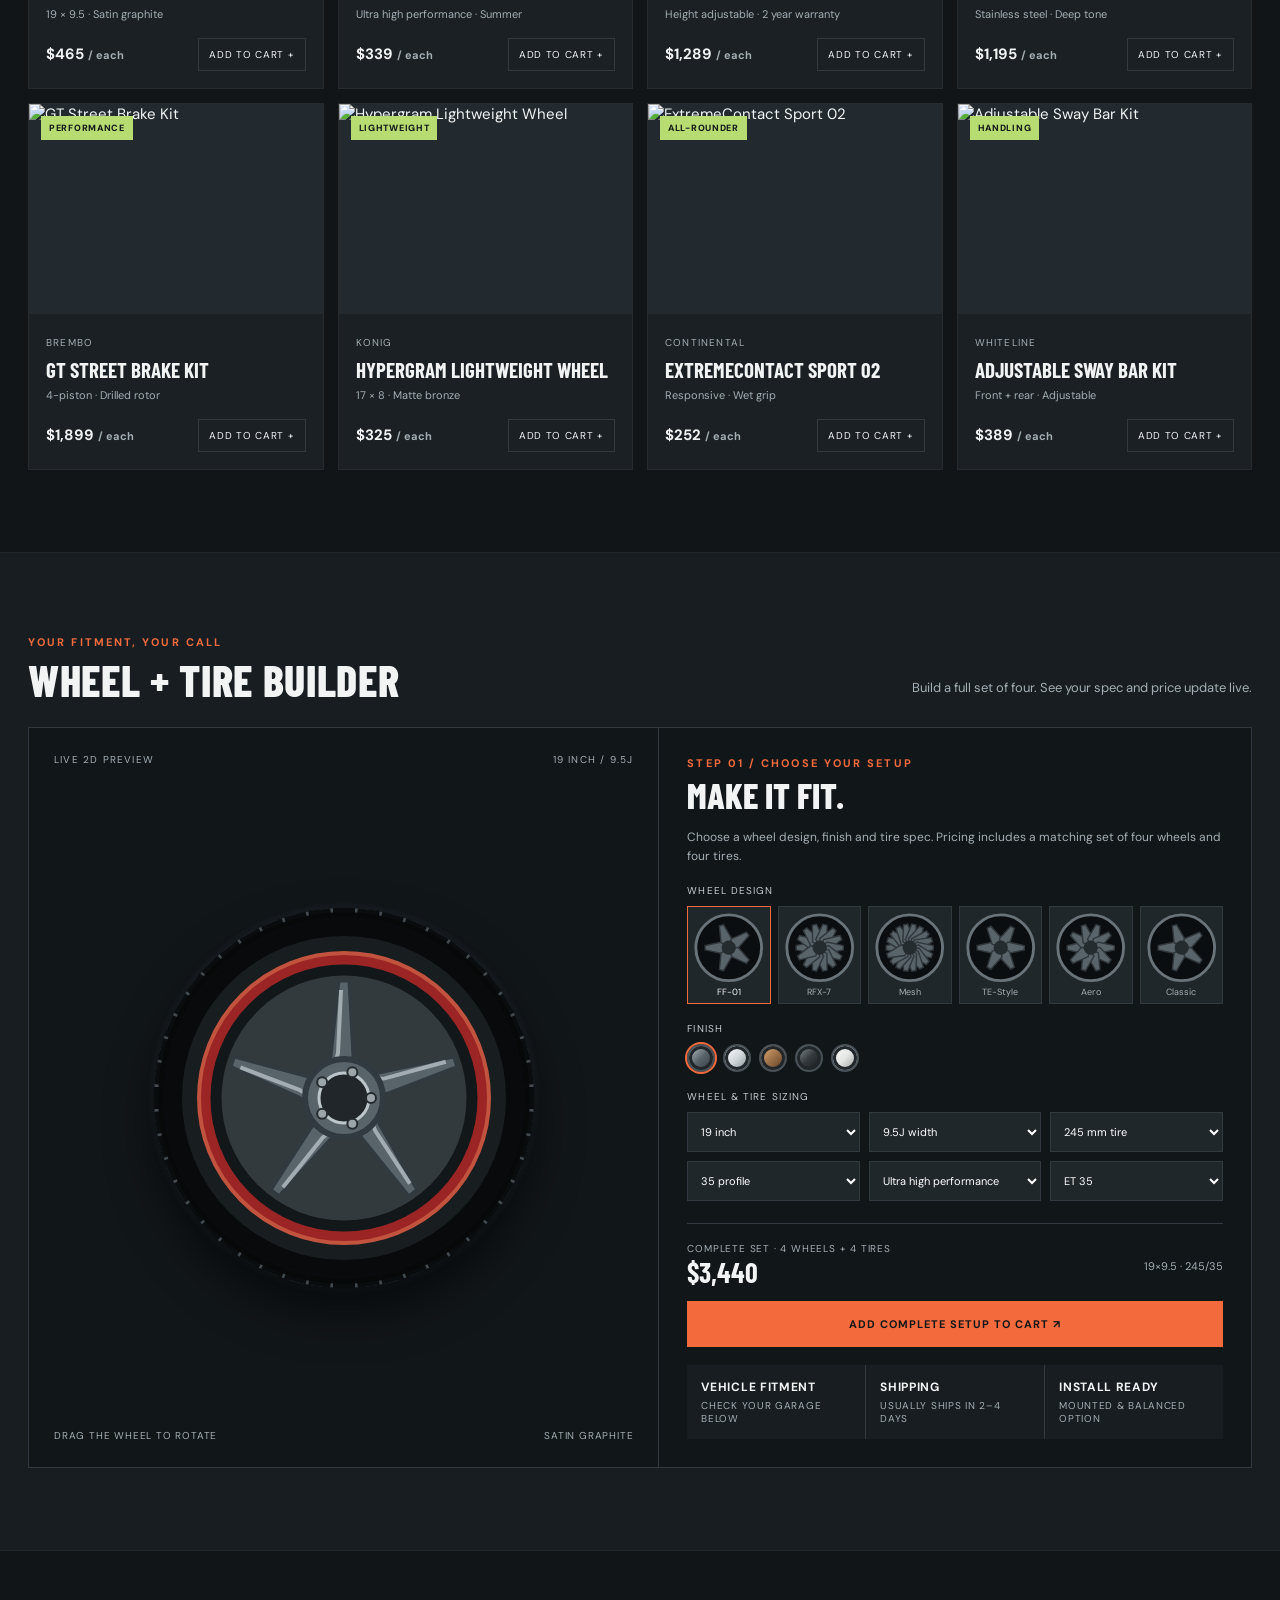
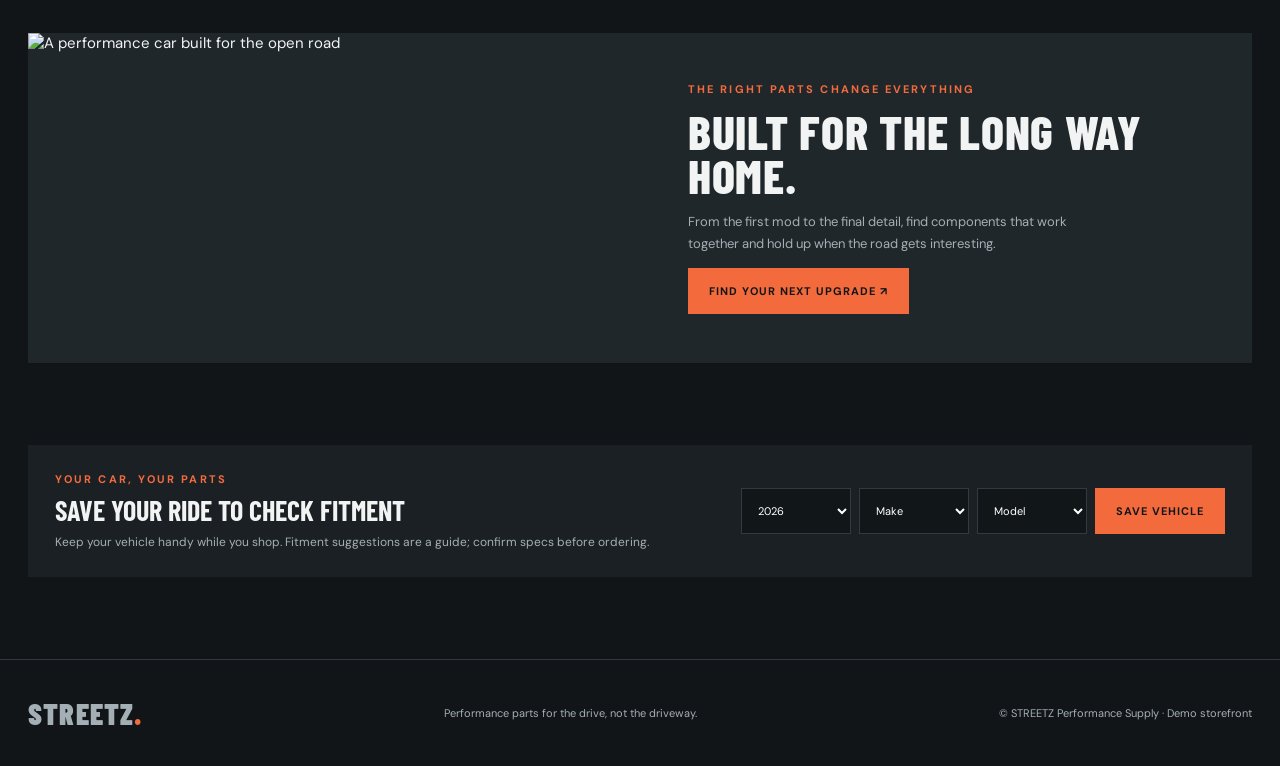
==== commit fed5cccb: "Redesign STREETZ as tuner parts store with wheel builder" ====
--- a/streetz.html
+++ b/streetz.html
@@ -1,22 +1,40 @@
 <!doctype html>
-<html lang="en">
-<head>
-<meta charset="utf-8"><meta name="viewport" content="width=device-width,initial-scale=1"><meta name="theme-color" content="#11100f">
-<title>STREETZ — Built different.</title>
-<link rel="preconnect" href="https://fonts.googleapis.com"><link rel="preconnect" href="https://fonts.gstatic.com" crossorigin><link href="https://fonts.googleapis.com/css2?family=Barlow+Condensed:wght@500;600;700;800;900&family=DM+Sans:wght@400;500;600;700&display=swap" rel="stylesheet">
+<html lang="en"><head><meta charset="utf-8"><meta name="viewport" content="width=device-width,initial-scale=1"><meta name="theme-color" content="#111518"><title>STREETZ — Performance Supply</title><link rel="preconnect" href="https://fonts.googleapis.com"><link href="https://fonts.googleapis.com/css2?family=Barlow+Condensed:wght@500;600;700;800;900&family=DM+Sans:wght@400;500;600;700&display=swap" rel="stylesheet">
 <style>
-:root{--bg:#151311;--panel:#201c19;--cream:#f0e8dc;--muted:#b4a99d;--red:#d94e35;--line:#ffffff27;--max:1380px}*{box-sizing:border-box}html{scroll-behavior:smooth}body{margin:0;background:#150d0b url('streetz-assets/brick-graffiti.jpg') center top/cover fixed;color:var(--cream);font:15px 'DM Sans',sans-serif}button,a{font:inherit;color:inherit}a{text-decoration:none}button{cursor:pointer}header{height:78px;display:flex;align-items:center;justify-content:space-between;padding:0 max(5vw,24px);border-bottom:1px solid var(--line);position:sticky;top:0;background:#11100fee;backdrop-filter:blur(14px);z-index:5}.logo{font:900 32px 'Barlow Condensed';letter-spacing:1px}.logo span{color:var(--red)}nav{display:flex;gap:30px;align-items:center;text-transform:uppercase;font:700 12px 'Barlow Condensed';letter-spacing:1.2px;color:#cbc6bd}nav a:hover,.active{color:var(--red)}.actions{display:flex;gap:12px}.iconbtn{background:none;border:0;color:var(--cream);font-size:18px;padding:8px}.cartcount{color:var(--red);font:700 11px 'DM Sans'}.wrap{max-width:var(--max);margin:auto;padding:0 5vw}.hero{min-height:690px;height:calc(100vh - 78px);max-height:900px;position:relative;display:flex;align-items:center;overflow:hidden;background:linear-gradient(90deg,#120d0bbd 0%,#120d0b73 42%,#120d0b24 100%),linear-gradient(0deg,#151311 0%,transparent 35%),url('streetz-assets/brick-graffiti.jpg') center/cover}.hero-car{position:absolute;right:0;bottom:0;width:68%;height:78%;background:linear-gradient(0deg,#151311 0%,transparent 28%),url('streetz-assets/alley-car.jpg') center/cover;mask-image:linear-gradient(90deg,transparent 0,#000 28%);opacity:.82;filter:contrast(1.12) saturate(.78);pointer-events:none}.hero:before{content:'STREETZ';position:absolute;right:7%;top:11%;font:900 clamp(90px,15vw,205px)/.8 'Permanent Marker';letter-spacing:-8px;color:#d94e35;opacity:.58;transform:rotate(-10deg);text-shadow:5px 6px 0 #111,-2px -2px 0 #ffb398;filter:drop-shadow(8px 12px #000);pointer-events:none}.hero:after{content:'';position:absolute;inset:0;background:repeating-linear-gradient(0deg,transparent 0 48px,#08060575 49px 53px),url('streetz-assets/brick-graffiti.jpg') center/cover;opacity:.18;mix-blend-mode:multiply;pointer-events:none}.hero h1 em{font-style:normal;color:var(--red);display:block;text-shadow:2px 2px #111,-1px -1px #f6b0a3,4px 5px 0 #6c1713;transform:rotate(-2deg);transform-origin:left center}.hero-copy:after{content:"// FRESH PAINT · HOT RUBBER · NO PERMISSION";display:inline-block;background:var(--red);color:#fff;padding:7px 12px;font:800 11px 'Barlow Condensed';letter-spacing:1.4px;transform:rotate(-2deg);box-shadow:3px 4px 0 #111}.hero-copy{position:relative;z-index:1;max-width:680px;margin-left:max(7vw,32px)}.eyebrow{font:700 12px 'DM Sans';letter-spacing:3px;color:var(--red);text-transform:uppercase}.hero h1{font:900 clamp(68px,10vw,150px)/.78 'Barlow Condensed';letter-spacing:-4px;text-transform:uppercase;margin:25px 0}.hero h1 em{font-style:normal;color:var(--red);display:block}.hero p{max-width:410px;color:#d0ccc4;line-height:1.7}.btn{display:inline-flex;align-items:center;gap:18px;background:var(--red);color:white;padding:16px 22px;text-transform:uppercase;font:900 15px 'Barlow Condensed';letter-spacing:1.5px;border:0;margin:22px 10px 0 0;transition:.2s;clip-path:polygon(3% 3%,98% 0,100% 86%,94% 100%,1% 94%);transform:skew(-4deg);box-shadow:4px 5px #100908}.btn:hover{background:#ff563d;transform:translateY(-2px)}.btn.ghost{background:transparent;border:1px solid #ffffff70}.side-stamp{position:absolute;right:5vw;bottom:90px;z-index:1;writing-mode:vertical-rl;font:700 11px 'Barlow Condensed';letter-spacing:3px;color:#ddd8ce}.ticker{background:var(--red);color:white;overflow:hidden;white-space:nowrap;padding:12px 0;font:800 14px 'Barlow Condensed';letter-spacing:2px}.ticker div{animation:move 30s linear infinite}@keyframes move{to{transform:translateX(-45%)}}section{padding:90px 0}.section-head{display:flex;justify-content:space-between;align-items:end;margin-bottom:30px}.section-head h2{font:900 clamp(42px,6vw,72px)/.9 'Barlow Condensed';text-transform:uppercase;margin:10px 0 0}.section-head p{color:var(--muted);max-width:400px;line-height:1.6}.cats{display:grid;grid-template-columns:repeat(5,1fr);gap:12px}.cat{height:270px;position:relative;overflow:hidden;background-size:cover;background-position:center;cursor:pointer}.cat:after{content:"";position:absolute;inset:0;background:linear-gradient(0deg,#0d0c0cef,transparent 70%)}.cat:hover{outline:2px solid var(--red)}.cat b{position:absolute;z-index:1;bottom:20px;left:18px;font:800 25px 'Barlow Condensed';text-transform:uppercase}.cat small{display:block;color:#d0c9bf;font:600 10px 'DM Sans';letter-spacing:1px}.products{display:grid;grid-template-columns:repeat(4,1fr);gap:16px}.product{background:var(--panel);position:relative}.prodimg{height:260px;background-size:cover;background-position:center;position:relative}.tag{position:absolute;top:13px;left:13px;background:var(--red);padding:6px 9px;font:800 10px 'Barlow Condensed';letter-spacing:1px}.wish{position:absolute;right:12px;top:10px;background:#111a;border:0;border-radius:50%;width:36px;height:36px;font-size:18px}.pinfo{padding:17px}.brand{color:var(--muted);font-size:10px;text-transform:uppercase;letter-spacing:1.5px}.pinfo h3{font:700 19px 'Barlow Condensed';margin:7px 0}.price{font-weight:700}.price del{color:#777;margin-left:8px;font-size:12px}.add{float:right;border:1px solid var(--line);background:none;color:var(--cream);padding:8px 12px;font:700 11px 'Barlow Condensed';text-transform:uppercase}.add:hover{border-color:var(--red)}.banner{background:linear-gradient(90deg,#111 5%,#1119 60%,#1113),url('https://images.unsplash.com/photo-1503376780353-7e6692767b70?auto=format&fit=crop&w=1800&q=85') center/cover;min-height:380px;display:flex;align-items:center;padding:50px}.banner h2{font:900 clamp(45px,7vw,88px)/.85 'Barlow Condensed';max-width:540px;text-transform:uppercase;margin:12px 0}.build-grid{display:grid;grid-template-columns:1.4fr 1fr 1fr;gap:14px}.build{min-height:310px;position:relative;background-size:cover;background-position:center}.build:after{content:"";position:absolute;inset:40% 0 0;background:linear-gradient(transparent,#000d)}.build div{position:absolute;z-index:1;bottom:20px;left:20px}.build h3{font:800 25px 'Barlow Condensed';margin:0 0 5px}.build span{font-size:11px;color:#ccc}.story{display:grid;grid-template-columns:1fr 1fr;gap:50px;align-items:center}.storyimg{height:440px;background:url('https://images.unsplash.com/photo-1492144534655-ae79c964c9d7?auto=format&fit=crop&w=1200&q=85') center/cover}.story h2{font:900 68px/.85 'Barlow Condensed';margin:15px 0;text-transform:uppercase}.story p{line-height:1.8;color:#aaa}.newsletter{background:#1a1917;text-align:center;padding:70px 20px}.newsletter h2{font:900 48px 'Barlow Condensed';margin:10px}.newsletter form{display:flex;max-width:480px;margin:25px auto 0}.newsletter input{flex:1;background:#111;border:1px solid var(--line);padding:15px;color:white}.newsletter .btn{margin:0}footer{padding:45px 5vw;display:flex;justify-content:space-between;border-top:1px solid var(--line);color:#999;font-size:12px}footer strong{color:var(--cream)}.page{display:none;min-height:70vh}.page.show{display:block}.shopbar{display:flex;gap:12px;margin:24px 0}.shopbar input,.shopbar select{background:var(--panel);border:1px solid var(--line);color:white;padding:12px}.shopbar input{flex:1}.garage-card,.config{background:var(--panel);padding:32px;margin:26px 0}.configgrid{display:grid;grid-template-columns:1.3fr 1fr;gap:30px}.wheel{height:430px;aspect-ratio:1;background:radial-gradient(ellipse at 48% 45%,#3e3832,#191715 52%,#080808 73%);border:1px solid #ffffff12;border-radius:50%;max-width:430px;margin:auto;display:grid;place-items:center;box-shadow:inset 0 0 48px #000,0 22px 50px #0009;cursor:grab;touch-action:none;overflow:hidden}.wheel:active{cursor:grabbing}.wheel svg{width:92%;height:92%;filter:drop-shadow(0 9px 8px #000b)}.wheel.gold svg{--metal:#d09a48;--light:#ffe2a0;--dark:#654017}.wheel.bronze svg{--metal:#9c5838;--light:#d79a70;--dark:#462719}.wheel.silver svg{--metal:#b8bec3;--light:#f4f6f5;--dark:#4b5155}.wheel.black svg{--metal:#353738;--light:#9da1a2;--dark:#090a0a}.wheel-hint{color:#9a9389;font:700 10px 'DM Sans';letter-spacing:1.5px;text-transform:uppercase;text-align:center;margin-top:10px}.control{margin:20px 0}.control label{display:block;color:var(--muted);font-size:11px;text-transform:uppercase;letter-spacing:1px;margin-bottom:9px}.control select,.control input{width:100%;padding:13px;background:#111;border:1px solid var(--line);color:white}.cartrow{display:grid;grid-template-columns:70px 1fr auto;gap:16px;padding:18px 0;border-bottom:1px solid var(--line);align-items:center}.cartthumb{height:65px;background-size:cover;background-position:center}.toast{position:fixed;bottom:22px;right:22px;background:var(--red);padding:14px 20px;z-index:9;transform:translateY(100px);transition:.3s}.toast.on{transform:none}.empty{color:var(--muted);padding:40px 0}@media(max-width:850px){nav{gap:12px}.products{grid-template-columns:repeat(2,1fr)}.cats{grid-template-columns:repeat(2,1fr)}.cat:last-child{display:none}.build-grid{grid-template-columns:1fr 1fr}.story,.configgrid{grid-template-columns:1fr}.hero{min-height:650px}.side-stamp{display:none}}@media(max-width:560px){header{height:65px}.logo{font-size:27px}nav{display:none}.hero h1{letter-spacing:-2px}.hero-copy{margin:0 24px}.hero{height:75vh;min-height:580px}.section-head{display:block}.section-head p{margin-top:16px}.products{gap:9px}.prodimg{height:180px}.pinfo{padding:12px}.build-grid{grid-template-columns:1fr}.build{min-height:280px}section{padding:60px 0}.banner{padding:28px;min-height:330px}.storyimg{height:280px}footer{display:block;line-height:2}}
-<style>.rim-styles{display:grid;grid-template-columns:repeat(3,1fr);gap:8px}.rim-choice{background:#201715;border:1px solid #ffffff35;text-align:center;padding:7px 4px;font:800 11px 'Barlow Condensed';text-transform:uppercase}.rim-choice:hover,.rim-choice.selected{border-color:#e6cfb2;background:#3a2720;transform:translateY(-2px)}.rim-choice svg{width:60px;height:60px;display:block;margin:auto}.rim-finishes,.rim-sizes{display:flex;gap:10px;flex-wrap:wrap}.finish-chip{width:34px;height:34px;border-radius:50%;border:2px solid #fff8;box-shadow:0 2px 5px #000}.finish-chip.selected{outline:2px solid #e6cfb2;outline-offset:3px}.rim-size{background:#211715;border:1px solid #fff5;padding:9px 13px;font:800 13px 'Barlow Condensed'}.rim-size.selected{background:#e6cfb2;color:#16100d}.config{background:#180f0eeF;border:1px solid #ffffff35;box-shadow:8px 10px #080504}.hero-copy:after{content:'// FRESH PAINT · HOT RUBBER · NO PERMISSION';display:table;margin-top:20px;background:#f04432;color:white;padding:7px 12px;font:800 11px 'Barlow Condensed';letter-spacing:1.4px;transform:rotate(-2deg);box-shadow:3px 4px #100908}</style></style></head><body>
-<header><a class="logo" href="#home" onclick="showPage('home')">STREET<span>Z</span></a><nav><a href="#home" onclick="showPage('home')">Home</a><a href="#shop" onclick="showPage('shop')">Shop</a><a href="#wheel-lab" onclick="showPage('wheel-lab')">Wheel Lab</a><a href="#community" onclick="showPage('community')">After Dark</a><a href="#garage" onclick="showPage('garage')">My Garage</a></nav><div class="actions"><button class="iconbtn" aria-label="Search" onclick="showPage('shop');document.querySelector('#search').focus()">⌕</button><button class="iconbtn" aria-label="Cart" onclick="showPage('cart')">♧ <span class="cartcount" id="count">0</span></button></div></header>
-<main id="home" class="page show"><div class="hero"><div class="hero-car" aria-hidden="true"></div><div class="hero-copy"><div class="eyebrow">New York · Built after dark</div><h1>Built <em>different.</em></h1><p>Parts for the ones who take the long way home. Performance, fitment, and street culture—curated by STREETZ.</p><a class="btn" href="#shop" onclick="showPage('shop')">Shop the collection <span>↗</span></a><a class="btn ghost" href="#community" onclick="showPage('community')">Explore STREETZ</a></div><div class="side-stamp">EST. 2024 — NEVER PARK STOCK</div></div><div class="ticker"><div>WHEELS &nbsp; ✳ &nbsp; SUSPENSION &nbsp; ✳ &nbsp; PERFORMANCE &nbsp; ✳ &nbsp; BUILT DIFFERENT &nbsp; ✳ &nbsp; STREETZ AFTER DARK &nbsp; ✳ &nbsp; WHEELS &nbsp; ✳ &nbsp; SUSPENSION &nbsp; ✳ &nbsp; PERFORMANCE &nbsp; ✳ &nbsp;</div></div><div class="wrap"><section><div class="section-head"><div><div class="eyebrow">Find your next mod</div><h2>Shop by category</h2></div><a href="#shop" onclick="showPage('shop')" class="eyebrow">All parts ↗</a></div><div class="cats"><div class="cat" onclick="openCategory('Wheels')" style="background-image:url('https://images.unsplash.com/photo-1511919884226-fd3cad34687c?auto=format&fit=crop&w=700&q=80')"><b>Wheels<small>FORGED TO STAND OUT</small></b></div><div class="cat" onclick="openCategory('Suspension')" style="background-image:url('https://images.unsplash.com/photo-1504215680853-026ed2a45def?auto=format&fit=crop&w=700&q=80')"><b>Suspension<small>LOWER YOUR STANDARDS</small></b></div><div class="cat" onclick="openCategory('Performance')" style="background-image:url('https://images.unsplash.com/photo-1485291571150-772bcfc10da5?auto=format&fit=crop&w=700&q=80')"><b>Performance<small>BUILT TO BE DRIVEN</small></b></div><div class="cat" onclick="openCategory('Exterior')" style="background-image:url('https://images.unsplash.com/photo-1492144534655-ae79c964c9d7?auto=format&fit=crop&w=700&q=80')"><b>Exterior<small>MAKE AN ENTRANCE</small></b></div><div class="cat" onclick="openCategory('Interior')" style="background-image:url('https://images.unsplash.com/photo-1503738104958-7a4db7d1d2e8?auto=format&fit=crop&w=700&q=80')"><b>Interior<small>YOUR SPACE, YOUR RULES</small></b></div></div></section><section><div class="section-head"><div><div class="eyebrow">The ones moving now</div><h2>Trending parts</h2></div><a class="eyebrow" href="#shop" onclick="showPage('shop')">Shop all ↗</a></div><div class="products" id="featured"></div></section><section><div class="banner"><div><div class="eyebrow">The night shift starts here</div><h2>Make every turn a statement.</h2><a class="btn" href="#wheel-lab" onclick="showPage('wheel-lab')">Enter wheel lab ↗</a></div></div></section><section><div class="section-head"><div><div class="eyebrow">Street built. Street approved.</div><h2>Featured builds</h2></div><a class="eyebrow" href="#community" onclick="showPage('community')">Streetz after dark ↗</a></div><div class="build-grid"><div class="build" style="background-image:url('https://images.unsplash.com/photo-1552519507-da3b142c6e3d?auto=format&fit=crop&w=1000&q=85')"><div><h3>Midnight Runner</h3><span>1998 Nissan Skyline GT-R · @kei.runs</span></div></div><div class="build" style="background-image:url('https://images.unsplash.com/photo-1503376780353-7e6692767b70?auto=format&fit=crop&w=800&q=80')"><div><h3>Low Key</h3><span>911 Carrera · @aircooledalex</span></div></div><div class="build" style="background-image:url('https://images.unsplash.com/photo-1492144534655-ae79c964c9d7?auto=format&fit=crop&w=800&q=80')"><div><h3>Concrete Angel</h3><span>BMW M3 · @milesafterdark</span></div></div></div></section><section class="story"><div class="storyimg"></div><div><div class="eyebrow">Born after dark</div><h2>More than<br>parts. A point<br>of view.</h2><p>STREETZ lives where the city gets quiet and the engines get loud. We bring together carefully picked performance parts and the people who build with purpose. No cookie-cutter setups. No parking-lot queens. Just good parts, good people, and the long way home.</p><a class="btn ghost" href="#community" onclick="showPage('community')">Meet the community ↗</a></div></section></div><div class="newsletter"><div class="eyebrow">The STREETZ dispatch</div><h2>Stay out past closing.</h2><p style="color:#aaa">New drops, build stories, and invite-only meetups. No spam.</p><form onsubmit="event.preventDefault();toast('You’re on the list. See you after dark.');this.reset()"><input type="email" placeholder="Your email address" required><button class="btn">Sign me up ↗</button></form></div></main>
-<main id="shop" class="page"><div class="wrap"><section><div class="eyebrow">Parts with purpose</div><h1 class="section-head" style="font:900 72px 'Barlow Condensed';margin:12px 0">The shop</h1><div class="shopbar"><input id="search" placeholder="Search parts, brands, builds…" oninput="renderProducts()"><select id="category" onchange="renderProducts()"><option value="">All categories</option><option>Wheels</option><option>Suspension</option><option>Performance</option><option>Exterior</option><option>Interior</option></select><select id="sort" onchange="renderProducts()"><option value="featured">Featured</option><option value="low">Price: low to high</option><option value="high">Price: high to low</option></select></div><div id="shopproducts" class="products"></div></section></div></main>
-<main id="wheel-lab" class="page"><div class="wrap"><section><div class="eyebrow">Make it yours</div><h1 class="section-head" style="font:900 72px 'Barlow Condensed';margin:12px 0">Wheel lab</h1><div class="config"><div class="configgrid"><div><div id="wheel" class="wheel" aria-label="Interactive wheel preview"></div><div class="wheel-hint">Drag to spin · finish and style update live</div></div><div><div class="eyebrow">Your setup. Your rules.</div><h2 id="config-title" style="font:900 43px 'Barlow Condensed';text-transform:uppercase;color:#f04432;text-shadow:2px 3px #000">FORGED STREET SERIES</h2><p style="color:#aaa">A lightweight, deep-concave forged wheel with a split five-spoke profile. Rotate your view and dial in your finish.</p><div class="control"><label>01 / Pick a rim design</label><div id="rim-styles" class="rim-styles"></div><select id="design" style="display:none" onchange="updateConfig()"><option>Five Star</option><option>Split Five</option><option>Mesh Classic</option><option>Six Spoke</option><option>Turbofan</option><option>Deep Dish</option></select></div><div class="control"><label>02 / Choose the finish</label><div id="rim-finishes" class="rim-finishes"></div><select id="finish" style="display:none" onchange="updateConfig()"><option value="black">Satin black</option><option value="silver">Brushed silver</option><option value="bronze">Burnt bronze</option><option value="gold">Street gold</option><option value="red">Candy red</option><option value="gunmetal">Gunmetal</option></select></div><div class="control"><label>03 / Wheel diameter</label><div id="rim-sizes" class="rim-sizes"></div><select id="size" style="display:none" onchange="updateConfig()"><option value="17">17 inch</option><option value="18">18 inch</option><option value="19" selected>19 inch</option><option value="20">20 inch</option><option value="21">21 inch</option></select></div><h2 id="wheelprice">$489 <small style="color:#999;font-size:13px">/ wheel</small></h2><button class="btn" onclick="addConfigured()">Add set to cart ↗</button><button class="btn ghost" onclick="saveConfig()">♡ Save setup</button><p style="font-size:11px;color:#888">Visual preview only. Verify fitment with your installer before ordering.</p></div></div></div></section></div></main>
-<main id="community" class="page"><div class="wrap"><section><div class="eyebrow">Streetz after dark</div><h1 class="section-head" style="font:900 72px 'Barlow Condensed';margin:12px 0">Built by the scene.</h1><p style="color:#aaa;max-width:550px">An open garage for the builds, makers, and midnight miles that make this culture ours.</p><div class="build-grid" style="margin-top:35px"><div class="build" style="background-image:url('https://images.unsplash.com/photo-1552519507-da3b142c6e3d?auto=format&fit=crop&w=1000&q=85')"><div><h3>Midnight Runner</h3><span>1998 Nissan Skyline GT-R · @kei.runs</span><br><button class="add" onclick="like(this)">♡ <span>128</span></button><button class="add" onclick="toast('Build saved to your list')">Save build</button></div></div><div class="build" style="background-image:url('https://images.unsplash.com/photo-1503376780353-7e6692767b70?auto=format&fit=crop&w=800&q=80')"><div><h3>Low Key</h3><span>2021 Porsche 911 · @aircooledalex</span><br><button class="add" onclick="like(this)">♡ <span>86</span></button></div></div><div class="build" style="background-image:url('https://images.unsplash.com/photo-1492144534655-ae79c964c9d7?auto=format&fit=crop&w=800&q=80')"><div><h3>Concrete Angel</h3><span>2018 BMW M3 · @milesafterdark</span><br><button class="add" onclick="like(this)">♡ <span>64</span></button></div></div></div><div class="garage-card"><div class="eyebrow">Monthly spotlight</div><h2 style="font:800 38px 'Barlow Condensed'">EVERY BUILD HAS A STORY.</h2><p style="color:#aaa">Show us what you’re working on. Tag <strong>@streetzafterdark</strong> to get featured in the next dispatch.</p></div></section></div></main>
-<main id="garage" class="page"><div class="wrap"><section><div class="eyebrow">Your build starts here</div><h1 class="section-head" style="font:900 72px 'Barlow Condensed';margin:12px 0">My garage</h1><p style="color:#aaa">Save your ride and keep your next upgrades in one place.</p><div class="garage-card"><h2 style="font:800 32px 'Barlow Condensed'">ADD YOUR RIDE</h2><div class="shopbar"><select id="make"><option>Choose make</option><option>Nissan</option><option>BMW</option><option>Honda</option><option>Toyota</option><option>Volkswagen</option></select><input id="model" placeholder="Model"><select id="year"><option>Year</option><option>2025</option><option>2024</option><option>2023</option><option>2020</option><option>2018</option><option>1998</option></select><button class="btn" style="margin:0" onclick="saveCar()">Save vehicle ↗</button></div><div id="savedcar" style="color:#aaa"></div></div><p class="eyebrow">Wheel Lab presets and saved parts work locally in this browser.</p></section></div></main>
-<main id="cart" class="page"><div class="wrap"><section><div class="eyebrow">Your next mod</div><h1 class="section-head" style="font:900 72px 'Barlow Condensed';margin:12px 0">Your cart</h1><div id="cartitems"></div><div id="carttotal" style="text-align:right"></div></section></div></main>
-<footer><div><strong class="logo">STREET<span style="color:var(--red)">Z</span></strong><div>Good parts. Good people. Long way home.</div></div><div>© 2025 STREETZ SUPPLY CO. &nbsp; · &nbsp; <a href="#home" onclick="showPage('home')">Contact</a> &nbsp; · &nbsp; FAQ &nbsp; · &nbsp; Shipping</div></footer><div class="toast" id="toast"></div>
+:root{--bg:#111518;--panel:#1a2024;--panel2:#222a2f;--line:#303a40;--white:#f2f4f4;--muted:#a4afb5;--orange:#f36b3d;--lime:#b6dc72;--max:1320px}*{box-sizing:border-box}html{scroll-behavior:smooth}body{margin:0;background:var(--bg);color:var(--white);font:15px 'DM Sans',sans-serif}button,input,select{font:inherit}button{cursor:pointer}a{color:inherit;text-decoration:none}.wrap{width:min(var(--max),calc(100% - 56px));margin:auto}.topline{height:34px;background:#0b0e10;color:#c5cbce;font-size:11px;letter-spacing:.09em;text-transform:uppercase;display:flex;align-items:center;justify-content:center}.topline b{color:var(--lime);margin:0 7px}.header{position:sticky;top:0;z-index:20;background:#111518ed;backdrop-filter:blur(16px);border-bottom:1px solid #ffffff12}.nav{height:76px;display:flex;align-items:center;gap:38px}.logo{font:900 30px 'Barlow Condensed';letter-spacing:.04em}.logo i{font-style:normal;color:var(--orange)}.navlinks{display:flex;gap:27px;margin:auto;font-size:12px;text-transform:uppercase;letter-spacing:.09em;color:#ccd1d3}.navlinks a:hover{color:var(--orange)}.navactions{display:flex;align-items:center;gap:18px}.iconbtn{border:0;background:transparent;color:var(--white);font-size:12px;text-transform:uppercase;letter-spacing:.06em}.cartbtn{background:var(--orange);border:0;padding:12px 17px;color:#111518;font-weight:800;text-transform:uppercase;font-size:11px;letter-spacing:.08em}.hero{min-height:550px;position:relative;display:flex;align-items:center;background:linear-gradient(90deg,#101518 0%,#101518ee 30%,#10151834 72%,#10151835),url('streetz-assets/track-car.jpg') center 48%/cover}.hero:after{content:'';position:absolute;inset:auto 0 0;height:110px;background:linear-gradient(transparent,var(--bg))}.hero-content{position:relative;z-index:1;max-width:610px;padding:55px 0 72px}.eyebrow{color:var(--orange);font-size:11px;text-transform:uppercase;font-weight:700;letter-spacing:.19em}.hero h1{font:900 clamp(55px,7vw,94px)/.88 'Barlow Condensed';text-transform:uppercase;margin:17px 0 22px;letter-spacing:-.02em}.hero h1 span{color:var(--orange)}.hero p{color:#c2c9cc;line-height:1.65;max-width:450px;font-size:15px}.actions{display:flex;gap:12px;margin-top:29px}.btn{display:inline-flex;align-items:center;justify-content:center;gap:9px;padding:15px 20px;border:1px solid var(--line);background:transparent;color:var(--white);text-transform:uppercase;font-size:11px;font-weight:700;letter-spacing:.09em}.btn.primary{background:var(--orange);border-color:var(--orange);color:#121619}.btn:hover{filter:brightness(1.1);transform:translateY(-1px)}.proof{border-top:1px solid var(--line);border-bottom:1px solid var(--line);display:grid;grid-template-columns:repeat(4,1fr);margin-top:-1px}.proof div{padding:18px 15px;text-align:center;border-right:1px solid var(--line);font-size:11px;letter-spacing:.08em;text-transform:uppercase;color:#cbd1d3}.proof div:last-child{border:0}.proof b{color:var(--lime);margin-right:6px}.section{padding:82px 0}.section-head{display:flex;justify-content:space-between;align-items:end;margin-bottom:27px}.section h2{font:800 44px/.95 'Barlow Condensed';text-transform:uppercase;margin:10px 0 0;letter-spacing:.015em}.section-head p{color:var(--muted);font-size:13px;margin:0 0 4px}.categories{display:grid;grid-template-columns:repeat(4,1fr);gap:14px}.cat{height:255px;position:relative;overflow:hidden;background:#222}.cat img{width:100%;height:100%;object-fit:cover;transition:transform .45s;filter:brightness(.7)}.cat:hover img{transform:scale(1.05)}.cat:after{content:'';position:absolute;inset:30% 0 0;background:linear-gradient(transparent,#0b0e10e8)}.cat-label{position:absolute;z-index:1;bottom:20px;left:20px}.cat-label b{display:block;font:700 28px 'Barlow Condensed';text-transform:uppercase}.cat-label small{color:#c6cccf;text-transform:uppercase;font-size:10px;letter-spacing:.1em}.toolbar{display:flex;align-items:center;gap:9px}.filter{background:var(--panel);border:1px solid var(--line);color:var(--white);padding:11px 13px;font-size:11px}.products{display:grid;grid-template-columns:repeat(4,1fr);gap:14px}.product{background:var(--panel);border:1px solid #ffffff0d;min-width:0}.product-image{height:210px;background:#222a2f;position:relative;overflow:hidden}.product-image img{height:100%;width:100%;object-fit:cover;transition:transform .35s}.product:hover img{transform:scale(1.04)}.badge{position:absolute;top:12px;left:12px;background:var(--lime);color:#131819;padding:6px 8px;font-size:9px;font-weight:800;text-transform:uppercase;letter-spacing:.08em}.product-body{padding:17px}.brand{color:var(--muted);font-size:10px;text-transform:uppercase;letter-spacing:.12em}.product h3{font:700 21px 'Barlow Condensed';text-transform:uppercase;margin:6px 0}.meta{color:var(--muted);font-size:11px}.product-foot{display:flex;justify-content:space-between;align-items:center;margin-top:17px}.price{font-weight:700}.add{border:1px solid var(--line);background:transparent;color:var(--white);padding:9px 10px;font-size:10px;text-transform:uppercase;letter-spacing:.07em}.add:hover{background:var(--orange);border-color:var(--orange);color:#111}.builder{background:#171d21;border-top:1px solid #ffffff0b;border-bottom:1px solid #ffffff0b}.config-shell{display:grid;grid-template-columns:1.03fr .97fr;border:1px solid var(--line);background:#111619}.preview{padding:25px;position:relative;min-height:520px;display:flex;flex-direction:column}.preview-top{display:flex;justify-content:space-between;color:var(--muted);font-size:10px;text-transform:uppercase;letter-spacing:.12em}.preview-stage{flex:1;display:grid;place-items:center;position:relative;overflow:hidden}.preview-stage:before{content:'';position:absolute;width:390px;height:390px;border-radius:50%;background:radial-gradient(circle,#2b353b 0,#1b2226 54%,#151b1f 70%);filter:blur(1px)}#wheel-view{position:relative;width:min(90%,420px);height:auto;filter:drop-shadow(0 24px 23px #0008);cursor:grab;transition:transform .35s}.preview-caption{display:flex;justify-content:space-between;color:var(--muted);font-size:10px;text-transform:uppercase;letter-spacing:.08em}.config{padding:28px;border-left:1px solid var(--line)}.config h3{font:800 35px 'Barlow Condensed';text-transform:uppercase;margin:4px 0 5px}.config p{color:var(--muted);font-size:12px;line-height:1.55}.field-label{display:block;color:#c5cccf;font-size:10px;text-transform:uppercase;letter-spacing:.11em;margin:18px 0 9px}.wheel-options{display:grid;grid-template-columns:repeat(6,1fr);gap:7px}.wheel-choice{border:1px solid var(--line);background:#20272b;padding:5px;color:var(--muted);font-size:9px}.wheel-choice.active{border-color:var(--orange);color:var(--white)}.wheel-choice svg{width:100%;display:block}.wheel-choice span{display:block;padding:3px 0 0}.finish-options{display:flex;gap:8px}.finish-choice{width:28px;height:28px;border-radius:50%;border:2px solid #475157;box-shadow:inset 0 0 0 3px #20262a}.finish-choice.active{outline:2px solid var(--orange)}.control-grid{display:grid;grid-template-columns:repeat(3,1fr);gap:9px}.control-grid select{width:100%;background:#20272b;color:white;border:1px solid var(--line);padding:11px 9px;font-size:11px}.config-summary{border-top:1px solid var(--line);margin-top:22px;padding-top:18px;display:flex;justify-content:space-between;align-items:center}.config-summary small{display:block;color:var(--muted);font-size:10px;text-transform:uppercase;letter-spacing:.08em}.config-total{font:700 28px 'Barlow Condensed'}.config .btn{width:100%;margin-top:12px}.detail-strip{display:grid;grid-template-columns:repeat(3,1fr);gap:1px;background:var(--line);margin-top:18px}.detail-strip div{background:#171d21;padding:14px;font-size:10px;color:var(--muted);text-transform:uppercase;letter-spacing:.07em}.detail-strip b{display:block;color:var(--white);font-size:12px;margin-bottom:4px}.split-banner{display:grid;grid-template-columns:1fr 1fr;min-height:330px;background:#20272b}.split-banner img{width:100%;height:100%;min-height:330px;object-fit:cover}.banner-copy{padding:48px;align-self:center}.banner-copy h2{font:800 48px/.92 'Barlow Condensed';text-transform:uppercase;margin:13px 0}.banner-copy p{color:var(--muted);line-height:1.7;font-size:13px;max-width:410px}.garage{background:#1a2024;padding:27px;display:flex;align-items:center;gap:28px}.garage-copy{flex:1}.garage h3{font:700 28px 'Barlow Condensed';text-transform:uppercase;margin:7px 0}.garage p{color:var(--muted);font-size:12px;margin:0}.garage-fields{display:flex;gap:8px}.garage-fields select{min-width:110px;background:#111619;color:white;border:1px solid var(--line);padding:12px;font-size:11px}.footer{border-top:1px solid var(--line);padding:35px 0;color:var(--muted);font-size:11px}.footer-inner{display:flex;justify-content:space-between;align-items:center}.overlay{display:none;position:fixed;inset:0;background:#0009;z-index:30}.overlay.open{display:block}.drawer{position:fixed;z-index:31;right:-440px;top:0;height:100vh;width:min(420px,100vw);background:#171d21;border-left:1px solid var(--line);padding:25px;transition:right .3s;display:flex;flex-direction:column}.drawer.open{right:0}.drawer-head{display:flex;justify-content:space-between;align-items:center}.drawer h3{font:800 32px 'Barlow Condensed';text-transform:uppercase;margin:0}.close{border:0;background:transparent;color:white;font-size:24px}.cart-items{overflow:auto;flex:1;margin:20px 0}.cart-row{border-bottom:1px solid var(--line);padding:14px 0;display:flex;gap:12px;align-items:center}.cart-row img{width:62px;height:62px;object-fit:cover;background:#252d31}.cart-row b{font-size:12px}.cart-row small{display:block;color:var(--muted);margin-top:5px}.qty{margin-left:auto;display:flex;align-items:center;gap:8px}.qty button{background:transparent;color:white;border:1px solid var(--line);width:24px;height:24px}.cart-total{border-top:1px solid var(--line);padding-top:18px;display:flex;justify-content:space-between;font-weight:700}.toast{position:fixed;bottom:20px;left:50%;transform:translate(-50%,20px);background:var(--lime);color:#111819;padding:12px 18px;font-size:11px;font-weight:700;text-transform:uppercase;opacity:0;transition:.25s;z-index:50;pointer-events:none}.toast.show{opacity:1;transform:translate(-50%,0)}
+@media(max-width:900px){.wrap{width:min(var(--max),calc(100% - 34px))}.nav{gap:15px}.navlinks{gap:12px}.categories,.products{grid-template-columns:repeat(2,1fr)}.config-shell{grid-template-columns:1fr}.config{border-left:0;border-top:1px solid var(--line)}.preview{min-height:420px}.garage{align-items:flex-start;flex-direction:column}.garage-fields{flex-wrap:wrap}.proof{grid-template-columns:repeat(2,1fr)}}@media(max-width:600px){.wrap{width:calc(100% - 28px)}.topline{font-size:9px}.nav{height:64px}.navlinks{display:none}.logo{font-size:27px;margin-right:auto}.iconbtn{display:none}.hero{min-height:500px;background-position:58% center}.hero h1{font-size:60px}.section{padding:59px 0}.section h2{font-size:38px}.section-head{align-items:flex-start;gap:16px;flex-direction:column}.categories{gap:9px}.cat{height:185px}.cat-label{left:13px;bottom:13px}.cat-label b{font-size:23px}.products{gap:9px}.product-image{height:150px}.product-body{padding:12px}.product h3{font-size:19px}.product-foot{align-items:flex-start;gap:8px;flex-direction:column}.toolbar{flex-wrap:wrap}.filter{padding:9px}.preview{min-height:345px;padding:17px}.preview-stage:before{width:270px;height:270px}.config{padding:21px 16px}.wheel-options{gap:4px}.wheel-choice{font-size:8px}.control-grid{grid-template-columns:repeat(2,1fr)}.split-banner{grid-template-columns:1fr}.split-banner img{min-height:230px;height:230px}.banner-copy{padding:27px}.banner-copy h2{font-size:41px}.garage-fields{width:100%}.garage-fields select{flex:1;min-width:90px}.proof div{padding:13px 6px;font-size:9px}.footer-inner{gap:15px;align-items:flex-start;flex-direction:column}}
+</style></head><body>
+<div class="topline">Free shipping on orders over <b>$150</b> · Built for the street, ready for the track</div><header class="header"><div class="wrap nav"><a class="logo" href="#top">STREETZ<i>.</i></a><nav class="navlinks"><a href="#shop">Shop parts</a><a href="#categories">Categories</a><a href="#builder">Wheel builder</a><a href="#garage">My garage</a></nav><div class="navactions"><button class="iconbtn" onclick="document.querySelector('#search').focus()">⌕ Search</button><button class="cartbtn" onclick="openCart()">Cart <span id="cart-count">0</span></button></div></div></header>
+<main id="top"><section class="hero"><div class="wrap"><div class="hero-content"><div class="eyebrow">Performance starts here / Est. 2014</div><h1>Built to<br><span>be driven.</span></h1><p>Quality parts for people who actually drive. Dial in your fitment, find your next upgrade, and build a car that feels like yours.</p><div class="actions"><a class="btn primary" href="#builder">Build your wheel setup ↗</a><a class="btn" href="#shop">Shop all parts</a></div></div></div></section><div class="wrap"><div class="proof"><div><b>✓</b> Fitment checked</div><div><b>↗</b> Fast dispatch</div><div><b>⌁</b> Real enthusiasts</div><div><b>★</b> Trusted brands</div></div></div>
+<section class="section" id="categories"><div class="wrap"><div class="section-head"><div><div class="eyebrow">Find your next upgrade</div><h2>Shop by category</h2></div><p>Good parts. Better driving.</p></div><div class="categories"><a class="cat" href="#builder"><img src="streetz-assets/wheel-close.jpg" alt="Performance alloy wheel"><div class="cat-label"><b>Wheels & tires</b><small>Find your fitment ↗</small></div></a><a class="cat" href="#shop" onclick="pick('Suspension')"><img src="streetz-assets/porsche-road.jpg" alt="Sports car on the road"><div class="cat-label"><b>Suspension</b><small>Take the corners ↗</small></div></a><a class="cat" href="#shop" onclick="pick('Exhaust')"><img src="streetz-assets/track-car.jpg" alt="Track-ready sports car"><div class="cat-label"><b>Exhaust</b><small>Make it heard ↗</small></div></a><a class="cat" href="#shop" onclick="pick('Brakes')"><img src="streetz-assets/wheel-tire.jpg" alt="Tire and alloy detail"><div class="cat-label"><b>Brakes & more</b><small>Stay in control ↗</small></div></a></div></div></section>
+<section class="section" id="shop" style="padding-top:5px"><div class="wrap"><div class="section-head"><div><div class="eyebrow">Picked for your build</div><h2>Popular parts</h2></div><div class="toolbar"><input id="search" class="filter" placeholder="Search parts…" oninput="renderProducts()"><select id="category-filter" class="filter" onchange="renderProducts()"><option>All parts</option><option>Wheels</option><option>Tires</option><option>Suspension</option><option>Exhaust</option><option>Brakes</option></select><select id="sort" class="filter" onchange="renderProducts()"><option value="featured">Featured</option><option value="low">Price: low to high</option><option value="high">Price: high to low</option></select></div></div><div class="products" id="products"></div></div></section>
+<section class="section builder" id="builder"><div class="wrap"><div class="section-head"><div><div class="eyebrow">Your fitment, your call</div><h2>Wheel + tire builder</h2></div><p>Build a full set of four. See your spec and price update live.</p></div><div class="config-shell"><div class="preview"><div class="preview-top"><span>Live 2D preview</span><span id="preview-size">19 inch / 9.5J</span></div><div class="preview-stage"><svg id="wheel-view" viewBox="0 0 420 420" aria-label="Interactive wheel preview"></svg></div><div class="preview-caption"><span>Drag the wheel to rotate</span><span id="preview-finish">Satin graphite</span></div></div><div class="config"><div class="eyebrow">Step 01 / Choose your setup</div><h3>Make it fit.</h3><p>Choose a wheel design, finish and tire spec. Pricing includes a matching set of four wheels and four tires.</p><label class="field-label">Wheel design</label><div class="wheel-options" id="wheel-options"></div><label class="field-label">Finish</label><div class="finish-options" id="finish-options"></div><label class="field-label">Wheel & tire sizing</label><div class="control-grid"><select id="diameter" aria-label="Wheel diameter"></select><select id="width" aria-label="Wheel width"></select><select id="tire-width" aria-label="Tire width"></select><select id="profile" aria-label="Tire profile"></select><select id="tire-type" aria-label="Tire type"></select><select id="offset" aria-label="Wheel offset"></select></div><div class="config-summary"><div><small>Complete set · 4 wheels + 4 tires</small><strong class="config-total" id="setup-total">$0</strong></div><span class="meta" id="setup-spec">19×9.5 · 245/35</span></div><button class="btn primary" onclick="addSetup()">Add complete setup to cart ↗</button><div class="detail-strip"><div><b>Vehicle fitment</b>Check your garage below</div><div><b>Shipping</b>Usually ships in 2–4 days</div><div><b>Install ready</b>Mounted & balanced option</div></div></div></div></div></section>
+<section class="section"><div class="wrap"><div class="split-banner"><img src="streetz-assets/porsche-road.jpg" alt="A performance car built for the open road"><div class="banner-copy"><div class="eyebrow">The right parts change everything</div><h2>Built for the long way home.</h2><p>From the first mod to the final detail, find components that work together and hold up when the road gets interesting.</p><a class="btn primary" href="#shop">Find your next upgrade ↗</a></div></div></div></section>
+<section class="section" id="garage" style="padding-top:0"><div class="wrap"><div class="garage"><div class="garage-copy"><div class="eyebrow">Your car, your parts</div><h3>Save your ride to check fitment</h3><p>Keep your vehicle handy while you shop. Fitment suggestions are a guide; confirm specs before ordering.</p></div><div class="garage-fields"><select id="year"><option value="">Year</option></select><select id="make"><option value="">Make</option><option>BMW</option><option>Honda</option><option>Subaru</option><option>Toyota</option><option>Volkswagen</option><option>Nissan</option><option>Ford</option></select><select id="model"><option value="">Model</option></select><button class="btn primary" onclick="saveGarage()">Save vehicle</button></div></div></div></section></main><footer class="footer"><div class="wrap footer-inner"><a class="logo" href="#top">STREETZ<i>.</i></a><span>Performance parts for the drive, not the driveway.</span><span>© STREETZ Performance Supply · Demo storefront</span></div></footer><div class="overlay" id="overlay" onclick="closeCart()"></div><aside class="drawer" id="drawer"><div class="drawer-head"><h3>Your cart</h3><button class="close" onclick="closeCart()">×</button></div><div class="cart-items" id="cart-items"></div><div class="cart-total"><span>Subtotal</span><span id="cart-total">$0</span></div><button class="btn primary" style="width:100%;margin-top:16px" onclick="checkout()">Continue to checkout ↗</button></aside><div class="toast" id="toast"></div>
 <script>
-const products=[{name:'RFX-01 Forged Wheel',brand:'Riot Forged',category:'Wheels',price:489,old:549,img:'photo-1511919884226-fd3cad34687c'},{name:'Streetline Coilover Kit',brand:'Lowered Society',category:'Suspension',price:1149,img:'photo-1504215680853-026ed2a45def'},{name:'Cat-back Exhaust System',brand:'Nightshift',category:'Performance',price:899,img:'photo-1485291571150-772bcfc10da5'},{name:'GT Front Lip',brand:'Apex Works',category:'Exterior',price:329,img:'photo-1492144534655-ae79c964c9d7'},{name:'Mesh Classic 19”',brand:'Riot Forged',category:'Wheels',price:525,img:'photo-1503376780353-7e6692767b70'},{name:'Short-throw Shifter',brand:'Shift Dept.',category:'Interior',price:189,img:'photo-1503738104958-7a4db7d1d2e8'},{name:'Cold Air Intake',brand:'Nightshift',category:'Performance',price:279,img:'photo-1552519507-da3b142c6e3d'},{name:'StreetSpec Spring Set',brand:'Lowered Society',category:'Suspension',price:399,img:'photo-1492144534655-ae79c964c9d7'}];let cart=JSON.parse(localStorage.getItem('streetzCart')||'[]');let rotation=0;
-function image(id,w=700){return `https://images.unsplash.com/${id}?auto=format&fit=crop&w=${w}&q=80`}function card(p){return `<article class="product"><div class="prodimg" style="background-image:url('${image(p.img)}')"><span class="tag">${p.category}</span><button class="wish" onclick="this.textContent=this.textContent==='♡'?'♥':'♡'">♡</button></div><div class="pinfo"><div class="brand">${p.brand}</div><h3>${p.name}</h3><span class="price">$${p.price}${p.old?` <del>$${p.old}</del>`:''}</span><button class="add" onclick="addToCart('${p.name}')">Quick add +</button></div></article>`}function renderProducts(){let q=(document.querySelector('#search')?.value||'').toLowerCase(),c=document.querySelector('#category')?.value||'',sort=document.querySelector('#sort')?.value||'featured';let list=products.filter(p=>(!q||`${p.name} ${p.brand} ${p.category}`.toLowerCase().includes(q))&&(!c||p.category===c));if(sort==='low')list.sort((a,b)=>a.price-b.price);if(sort==='high')list.sort((a,b)=>b.price-a.price);document.querySelector('#shopproducts').innerHTML=list.length?list.map(card).join(''):'<div class="empty">No parts found. Try another search.</div>'}function showPage(id){document.querySelectorAll('.page').forEach(p=>p.classList.remove('show'));document.getElementById(id)?.classList.add('show');if(id==='shop')renderProducts();if(id==='cart')renderCart();window.scrollTo(0,0)}function openCategory(c){showPage('shop');document.querySelector('#category').value=c;renderProducts()}function save(){localStorage.setItem('streetzCart',JSON.stringify(cart));document.querySelector('#count').textContent=cart.reduce((n,p)=>n+p.qty,0)}function addToCart(name,price){let p=products.find(x=>x.name===name)||{name,price:price||489,img:'photo-1511919884226-fd3cad34687c'};let item=cart.find(x=>x.name===name);item?item.qty++:cart.push({...p,qty:1});save();toast(`${name} added to your cart`)}function renderCart(){let el=document.querySelector('#cartitems');el.innerHTML=cart.length?cart.map((p,i)=>`<div class="cartrow"><div class="cartthumb" style="background-image:url('${image(p.img||products[0].img,180)}')"></div><div><strong>${p.name}</strong><div style="color:#999;font-size:12px">$${p.price} each · <button class="iconbtn" onclick="changeQty(${i},-1)">−</button> ${p.qty} <button class="iconbtn" onclick="changeQty(${i},1)">+</button></div></div><strong>$${p.price*p.qty}</strong></div>`).join(''):'<div class="empty">Your cart is taking a night off. <a href="#shop" onclick="showPage(\'shop\')" style="color:var(--red)">Find your next mod ↗</a></div>';let total=cart.reduce((n,p)=>n+p.price*p.qty,0);document.querySelector('#carttotal').innerHTML=cart.length?`<p>Subtotal <strong>$${total.toLocaleString()}</strong></p><p style="color:#999;font-size:12px">Shipping and taxes calculated at checkout.</p><button class="btn" onclick="toast('Checkout demo — no payment is processed')">Continue to checkout ↗</button>`:''}function changeQty(i,n){cart[i].qty+=n;if(cart[i].qty<1)cart.splice(i,1);save();renderCart()}function toast(m){let el=document.querySelector('#toast');el.textContent=m;el.classList.add('on');setTimeout(()=>el.classList.remove('on'),2300)}function buildWheel(){let f=document.querySelector('#finish').value,style=document.querySelector('#design').selectedIndex,spokes=[5,10,16,6,9,8][style]||5,wheel=document.querySelector('#wheel');wheel.className='wheel '+f;let blades='';for(let i=0;i<spokes;i++){let a=i*360/spokes,mid=a+180/spokes;blades+=`<g transform="rotate(${a} 200 200)"><path d="M194 194 L${194+Math.cos(mid*Math.PI/180)*60} ${194+Math.sin(mid*Math.PI/180)*60} Q${200+Math.cos(mid*Math.PI/180)*115} ${200+Math.sin(mid*Math.PI/180)*115} ${200+Math.cos(mid*Math.PI/180)*150} ${200+Math.sin(mid*Math.PI/180)*150} L${206+Math.cos(mid*Math.PI/180)*145} ${206+Math.sin(mid*Math.PI/180)*145} Q${205+Math.cos(mid*Math.PI/180)*100} ${205+Math.sin(mid*Math.PI/180)*100} 206 206Z" fill="url(#metal)" stroke="var(--dark)" stroke-width="3"/></g>`}let bolts='';for(let i=0;i<10;i++){let a=i*36*Math.PI/180,x=200+Math.cos(a)*109,y=200+Math.sin(a)*109;bolts+=`<circle cx="${x}" cy="${y}" r="4" fill="#111" stroke="var(--light)" stroke-width="2"/>`}wheel.innerHTML=`<svg viewBox="0 0 400 400" role="img" aria-label="Custom alloy wheel"><defs><linearGradient id="metal" x1="0" y1="0" x2="1" y2="1"><stop stop-color="var(--light)"/><stop offset=".48" stop-color="var(--metal)"/><stop offset="1" stop-color="var(--dark)"/></linearGradient><radialGradient id="barrel"><stop stop-color="#090a0b" offset=".52"/><stop stop-color="#46494b" offset=".76"/><stop stop-color="#08090a" offset=".9"/><stop stop-color="var(--metal)" offset=".94"/><stop stop-color="#171819"/></radialGradient></defs><circle cx="200" cy="200" r="190" fill="#080909" stroke="#aaa" stroke-width="3"/><circle cx="200" cy="200" r="177" fill="url(#barrel)" stroke="var(--light)" stroke-width="8"/><circle cx="200" cy="200" r="151" fill="#121415" stroke="#111" stroke-width="4"/>${blades}<circle cx="200" cy="200" r="64" fill="url(#metal)" stroke="var(--dark)" stroke-width="5"/>${bolts}<circle cx="200" cy="200" r="37" fill="#111314" stroke="var(--light)" stroke-width="4"/><circle cx="200" cy="200" r="23" fill="#272a2b" stroke="var(--metal)" stroke-width="3"/><text x="200" y="205" text-anchor="middle" fill="#eee" font-size="9" font-family="Arial" letter-spacing="2">STREETZ</text></svg>`}function drawRimControls(){let ds=['Five Star','Split Five','Mesh Classic','Six Spoke','Turbofan','Deep Dish'],counts=[5,10,16,6,9,8],fin=[['black','#b7babb','#282b2c'],['silver','#f1f4f0','#7e8588'],['bronze','#e7a06e','#9d5838'],['gold','#ffe196','#ba8e32'],['red','#ff8975','#b82329'],['gunmetal','#d4d7d9','#535c63']],d=document.querySelector('#design').selectedIndex,f=document.querySelector('#finish').selectedIndex,z=+document.querySelector('#size').value;let icon=(i,color)=>{let lines='';for(let j=0;j<counts[i];j++)lines+=`<path d="M200 200 L200 58" transform="rotate(${j*360/counts[i]} 200 200)" stroke="${color}" stroke-width="${i===2?9:18}"/>`;return `<svg viewBox="0 0 400 400"><circle cx="200" cy="200" r="187" fill="#080909" stroke="${color}" stroke-width="10"/><circle cx="200" cy="200" r="152" fill="#17191a"/>${lines}<circle cx="200" cy="200" r="43" fill="${color}" stroke="#111" stroke-width="10"/></svg>`};document.querySelector('#rim-styles').innerHTML=ds.map((n,i)=>`<button class="rim-choice ${i===d?'selected':''}" onclick="document.querySelector('#design').selectedIndex=${i};updateConfig()">${icon(i,fin[f][1])}${n}</button>`).join('');document.querySelector('#rim-finishes').innerHTML=fin.map((x,i)=>`<button title="${['Satin black','Brushed silver','Burnt bronze','Street gold','Candy red','Gunmetal'][i]}" class="finish-chip ${i===f?'selected':''}" style="background:linear-gradient(135deg,${x[1]},${x[2]})" onclick="document.querySelector('#finish').selectedIndex=${i};updateConfig()"></button>`).join('');document.querySelector('#rim-sizes').innerHTML=[17,18,19,20,21].map(n=>`<button class="rim-size ${n===z?'selected':''}" onclick="document.querySelector('#size').value=${n};updateConfig()">${n}″</button>`).join('')}function updateConfig(){buildWheel();let s=+document.querySelector('#size').value;document.querySelector('#config-title').textContent=document.querySelector('#design').value+' / '+document.querySelector('#finish').selectedOptions[0].text;drawRimControls();document.querySelector('#wheelprice').innerHTML=`$${489+(s-18)*35} <small style="color:#999;font-size:13px">/ wheel · set of 4 $${(489+(s-18)*35)*4}</small>`}function addConfigured(){let price=+(document.querySelector('#wheelprice').textContent.match(/\d+/)||[489])[0]*4;addToCart(`${document.querySelector('#design').value} — ${document.querySelector('#finish').selectedOptions[0].text}, ${document.querySelector('#size').value}″ set`,price)}function saveConfig(){let arr=JSON.parse(localStorage.getItem('streetzSaved')||'[]');arr.push({design:document.querySelector('#design').value,finish:document.querySelector('#finish').value,size:document.querySelector('#size').value});localStorage.setItem('streetzSaved',JSON.stringify(arr));toast('Setup saved in this browser')}function saveCar(){let c={make:document.querySelector('#make').value,model:document.querySelector('#model').value,year:document.querySelector('#year').value};if(c.make==='Choose make'||!c.model){toast('Choose a make and add your model');return}localStorage.setItem('streetzCar',JSON.stringify(c));document.querySelector('#savedcar').innerHTML=`Saved ride: <strong style="color:white">${c.year} ${c.make} ${c.model}</strong> <button class="add" onclick="localStorage.removeItem('streetzCar');document.querySelector('#savedcar').textContent='Vehicle removed.'">Remove</button>`;toast('Ride saved to your garage')}function like(b){let s=b.querySelector('span');b.firstChild.textContent='♥ ';s.textContent=+s.textContent+1}function spin(e){rotation+=e.deltaY>0?12:-12;document.querySelector('#wheel svg').style.transform=`rotate(${rotation}deg)`}let wheelDrag=document.querySelector('#wheel'),dragX=0;wheelDrag.addEventListener('pointerdown',e=>{dragX=e.clientX;wheelDrag.setPointerCapture(e.pointerId)});wheelDrag.addEventListener('pointermove',e=>{if(e.buttons){rotation+=e.clientX-dragX;dragX=e.clientX;document.querySelector('#wheel svg').style.transform=`rotate(${rotation}deg)`}});wheelDrag.addEventListener('wheel',spin,{passive:true});buildWheel();document.querySelector('#featured').innerHTML=products.slice(0,4).map(card).join('');drawRimControls();updateConfig();save();let car=JSON.parse(localStorage.getItem('streetzCar')||'null');if(car)document.querySelector('#savedcar').innerHTML=`Saved ride: <strong style="color:white">${car.year} ${car.make} ${car.model}</strong>`;
-</script></body></html>
-
+const money=n=>'$'+n.toLocaleString('en-US');
+const wheels=[['FF-01 Flow Form',5,465],['RFX-7 Split Seven',14,525],['Mesh RS',18,565],['TE-Style Six',6,495],['Aero Disc',10,615],['Classic Five',5,445]];
+const finishes=[['Satin graphite','#59636a','#bbc5ca','#313a40'],['Hyper silver','#d1d8db','#fff','#7e898f'],['Bronze','#9c7048','#e3ae75','#5a3924'],['Gloss black','#343a3e','#929a9d','#121619'],['Competition white','#e4e6e3','#fff','#909692']];
+const tireTypes=[['Street sport',279],['Ultra high performance',339],['Track day',419]];
+const products=[
+{id:1,brand:'Apex forged',name:'APX-5 Flow Form Wheel',category:'Wheels',price:465,tag:'Bestseller',image:'wheel-close.jpg',info:'19 × 9.5 · Satin graphite'},
+{id:2,brand:'Michelin',name:'Pilot Sport 4S',category:'Tires',price:339,tag:'Top rated',image:'wheel-tire.jpg',info:'Ultra high performance · Summer'},
+{id:3,brand:'ST Suspensions',name:'XTA Coilover Kit',category:'Suspension',price:1289,tag:'Street + track',image:'porsche-road.jpg',info:'Height adjustable · 2 year warranty'},
+{id:4,brand:'Invidia',name:'Q300 Cat-back Exhaust',category:'Exhaust',price:1195,tag:'Popular',image:'track-car.jpg',info:'Stainless steel · Deep tone'},
+{id:5,brand:'Brembo',name:'GT Street Brake Kit',category:'Brakes',price:1899,tag:'Performance',image:'wheel-close.jpg',info:'4-piston · Drilled rotor'},
+{id:6,brand:'Konig',name:'Hypergram Lightweight Wheel',category:'Wheels',price:325,tag:'Lightweight',image:'wheel-tire.jpg',info:'17 × 8 · Matte bronze'},
+{id:7,brand:'Continental',name:'ExtremeContact Sport 02',category:'Tires',price:252,tag:'All-rounder',image:'porsche-road.jpg',info:'Responsive · Wet grip'},
+{id:8,brand:'Whiteline',name:'Adjustable Sway Bar Kit',category:'Suspension',price:389,tag:'Handling',image:'track-car.jpg',info:'Front + rear · Adjustable'}];
+let selectedWheel=0,selectedFinish=0,angle=0,cart=JSON.parse(localStorage.getItem('streetzCart')||'[]'),savedCar=JSON.parse(localStorage.getItem('streetzCar')||'null');
+function spokeSVG(count,color,light,dark){let out='';for(let i=0;i<count;i++){const a=i*360/count;out+=`<g transform="rotate(${a} 210 210)"><path d="M205 93 L197 168 L184 190 L199 202 L211 190 L219 168 L215 93Z" fill="${color}" stroke="${dark}" stroke-width="3"/><path d="M207 102 L204 165 L199 184" fill="none" stroke="${light}" stroke-width="4" opacity=".75"/></g>`}return out}
+function wheelSvg(){const f=finishes[selectedFinish],w=wheels[selectedWheel],spokes=spokeSVG(w[1],f[1],f[2],f[3]);let tread='';for(let i=0;i<48;i++){const a=i*7.5;tread+=`<path transform="rotate(${a} 210 210)" d="M199 20h22v9h-22z" fill="#07090a" opacity=".95"/>`}let bolts='';for(let i=0;i<5;i++){let a=i*72*Math.PI/180,x=210+27*Math.cos(a),y=210+27*Math.sin(a);bolts+=`<circle cx="${x}" cy="${y}" r="5" fill="#9ca5a9" stroke="#252b2e" stroke-width="2"/>`}return `<g transform="rotate(${angle} 210 210)"><circle cx="210" cy="210" r="188" fill="#080a0b" stroke="#424b50" stroke-width="4"/><circle cx="210" cy="210" r="169" fill="#181d20" stroke="#080a0b" stroke-width="14"/>${tread}<circle cx="210" cy="210" r="145" fill="#9b2524" stroke="#c2533e" stroke-width="4"/><circle cx="210" cy="210" r="128" fill="#323a3e" stroke="#121719" stroke-width="11"/>${spokes}<circle cx="210" cy="210" r="39" fill="${f[1]}" stroke="${f[3]}" stroke-width="6"/><circle cx="210" cy="210" r="25" fill="#202629" stroke="${f[2]}" stroke-width="3"/>${bolts}</g>`}
+function draw(){document.querySelector('#wheel-view').innerHTML=wheelSvg();const d=+document.querySelector('#diameter').value,ww=+document.querySelector('#width').value,tw=+document.querySelector('#tire-width').value,p=+document.querySelector('#profile').value,tt=+document.querySelector('#tire-type').value;const total=(wheels[selectedWheel][2]+tireTypes[tt][1]+(d-18)*32+Math.max(0,ww-8.5)*24)*4;document.querySelector('#setup-total').textContent=money(total);document.querySelector('#setup-spec').textContent=`${d}×${ww} · ${tw}/${p}`;document.querySelector('#preview-size').textContent=`${d} inch / ${ww}J`;document.querySelector('#preview-finish').textContent=finishes[selectedFinish][0]}
+function initBuilder(){document.querySelector('#wheel-options').innerHTML=wheels.map((w,i)=>`<button class="wheel-choice ${i===selectedWheel?'active':''}" onclick="selectedWheel=${i};initBuilder()"><svg viewBox="0 0 100 100"><circle cx="50" cy="50" r="46" fill="#0b0e10" stroke="#69737a" stroke-width="4"/><g transform="rotate(-90 50 50)">${Array.from({length:w[1]},(_,j)=>`<path transform="rotate(${j*360/w[1]} 50 50)" d="M47 17l-5 23 8 7 8-7-5-23z" fill="${finishes[selectedFinish][1]}" stroke="#30383d" stroke-width="2"/>`).join('')}</g><circle cx="50" cy="50" r="10" fill="#252c30"/></svg><span>${w[0].split(' ')[0]}</span></button>`).join('');document.querySelector('#finish-options').innerHTML=finishes.map((f,i)=>`<button class="finish-choice ${i===selectedFinish?'active':''}" style="background:linear-gradient(135deg,${f[2]},${f[1]} 50%,${f[3]})" title="${f[0]}" onclick="selectedFinish=${i};initBuilder()"></button>`).join('');draw()}
+function options(id,values,selected){document.querySelector(id).innerHTML=values.map((v,i)=>`<option value="${v[0]}" ${i===selected?'selected':''}>${v[1]}</option>`).join('')}
+options('#diameter',[17,18,19,20,21].map(x=>[x,`${x} inch`]),2);options('#width',[7.5,8,8.5,9,9.5,10,10.5].map(x=>[x,`${x}J width`]),4);options('#tire-width',[215,225,235,245,255,265,275,285].map(x=>[x,`${x} mm tire`]),3);options('#profile',[25,30,35,40,45,50].map(x=>[x,`${x} profile`]),2);options('#tire-type',tireTypes.map((x,i)=>[i,x[0]]),1);options('#offset',[-5,0,10,15,20,25,30,35,40,45].map(x=>[x,`ET ${x}`]),7);document.querySelectorAll('.config select').forEach(x=>x.addEventListener('change',draw));initBuilder();
+let dragging=false,lastX=0;const wheel=document.querySelector('#wheel-view');wheel.addEventListener('pointerdown',e=>{dragging=true;lastX=e.clientX;wheel.setPointerCapture(e.pointerId);wheel.style.cursor='grabbing'});wheel.addEventListener('pointermove',e=>{if(!dragging)return;angle+=(e.clientX-lastX)*.8;lastX=e.clientX;draw()});wheel.addEventListener('pointerup',()=>{dragging=false;wheel.style.cursor='grab'});
+function renderProducts(){let list=[...products],cat=document.querySelector('#category-filter').value,q=document.querySelector('#search').value.toLowerCase(),sort=document.querySelector('#sort').value;if(cat!=='All parts')list=list.filter(x=>x.category===cat);if(q)list=list.filter(x=>(x.name+x.brand+x.category+x.info).toLowerCase().includes(q));if(sort==='low')list.sort((a,b)=>a.price-b.price);if(sort==='high')list.sort((a,b)=>b.price-a.price);document.querySelector('#products').innerHTML=list.map(p=>`<article class="product"><div class="product-image"><img src="streetz-assets/${p.image}" alt="${p.name}" loading="lazy"><span class="badge">${p.tag}</span></div><div class="product-body"><span class="brand">${p.brand}</span><h3>${p.name}</h3><div class="meta">${p.info}</div><div class="product-foot"><span class="price">${money(p.price)} <small class="meta">/ each</small></span><button class="add" onclick="addProduct(${p.id})">Add to cart +</button></div></div></article>`).join('')||'<p class="meta">No parts match. Try another search.</p>'}
+function addProduct(id){let p=products.find(x=>x.id===id);addCart({name:p.name,price:p.price,image:p.image,details:p.brand,qty:1});toast(`${p.name} added to cart`)}function addSetup(){const d=+diameter.value,ww=+width.value,tw=+document.querySelector('#tire-width').value,p=+profile.value,tt=+document.querySelector('#tire-type').value;const price=Number(document.querySelector('#setup-total').textContent.replace(/[$,]/g,''));addCart({name:`${wheels[selectedWheel][0]} complete setup`,price,image:'wheel-close.jpg',details:`4 wheels + 4 tires · ${d}×${ww} · ${tw}/${p} · ${finishes[selectedFinish][0]} · ET ${offset.value}`,qty:1});toast('Complete wheel + tire setup added')}
+function addCart(item){let old=cart.find(x=>x.name===item.name&&x.details===item.details);if(old)old.qty+=item.qty;else cart.push(item);persistCart()}function persistCart(){localStorage.setItem('streetzCart',JSON.stringify(cart));renderCart()}function renderCart(){document.querySelector('#cart-count').textContent=cart.reduce((n,x)=>n+x.qty,0);document.querySelector('#cart-items').innerHTML=cart.length?cart.map((x,i)=>`<div class="cart-row"><img src="streetz-assets/${x.image}" alt=""><div><b>${x.name}</b><small>${x.details}<br>${money(x.price)} each</small></div><div class="qty"><button onclick="changeQty(${i},-1)">−</button>${x.qty}<button onclick="changeQty(${i},1)">+</button></div></div>`).join(''):'<p class="meta">Your cart is ready for its first upgrade.</p>';document.querySelector('#cart-total').textContent=money(cart.reduce((n,x)=>n+x.price*x.qty,0))}function changeQty(i,n){cart[i].qty+=n;if(cart[i].qty<1)cart.splice(i,1);persistCart()}function openCart(){document.querySelector('#drawer').classList.add('open');document.querySelector('#overlay').classList.add('open')}function closeCart(){document.querySelector('#drawer').classList.remove('open');document.querySelector('#overlay').classList.remove('open')}function checkout(){toast('Checkout demo — your cart is saved');}function toast(s){let t=document.querySelector('#toast');t.textContent=s;t.classList.add('show');clearTimeout(window.toastTimer);window.toastTimer=setTimeout(()=>t.classList.remove('show'),2300)}function pick(cat){setTimeout(()=>{document.querySelector('#category-filter').value=cat;renderProducts()},50)}
+const years=Array.from({length:2026-1990+1},(_,i)=>2026-i);options('#year',years.map(x=>[x,x]),0);document.querySelector('#make').addEventListener('change',()=>{const models={BMW:['1 Series','2 Series','3 Series','4 Series','M2','M3'],Honda:['Civic','Integra','Accord','S2000'],Subaru:['BRZ','WRX','Impreza','Forester'],Toyota:['GR86','Supra','Corolla','Camry'],Volkswagen:['Golf GTI','Golf R','Jetta','Passat'],Nissan:['370Z','350Z','GT-R','Silvia'],Ford:['Mustang','Focus ST','Fiesta ST']};options('#model',(models[make.value]||['Select make first']).map(x=>[x,x]),0)});function saveGarage(){const car={year:year.value,make:make.value,model:model.value};if(!car.year||!car.make||!car.model){toast('Choose year, make and model first');return}localStorage.setItem('streetzCar',JSON.stringify(car));toast(`${car.year} ${car.make} ${car.model} saved`)}if(savedCar){year.value=savedCar.year;make.value=savedCar.make;make.dispatchEvent(new Event('change'));setTimeout(()=>model.value=savedCar.model,0)}renderProducts();renderCart();
+</script></body></html>
